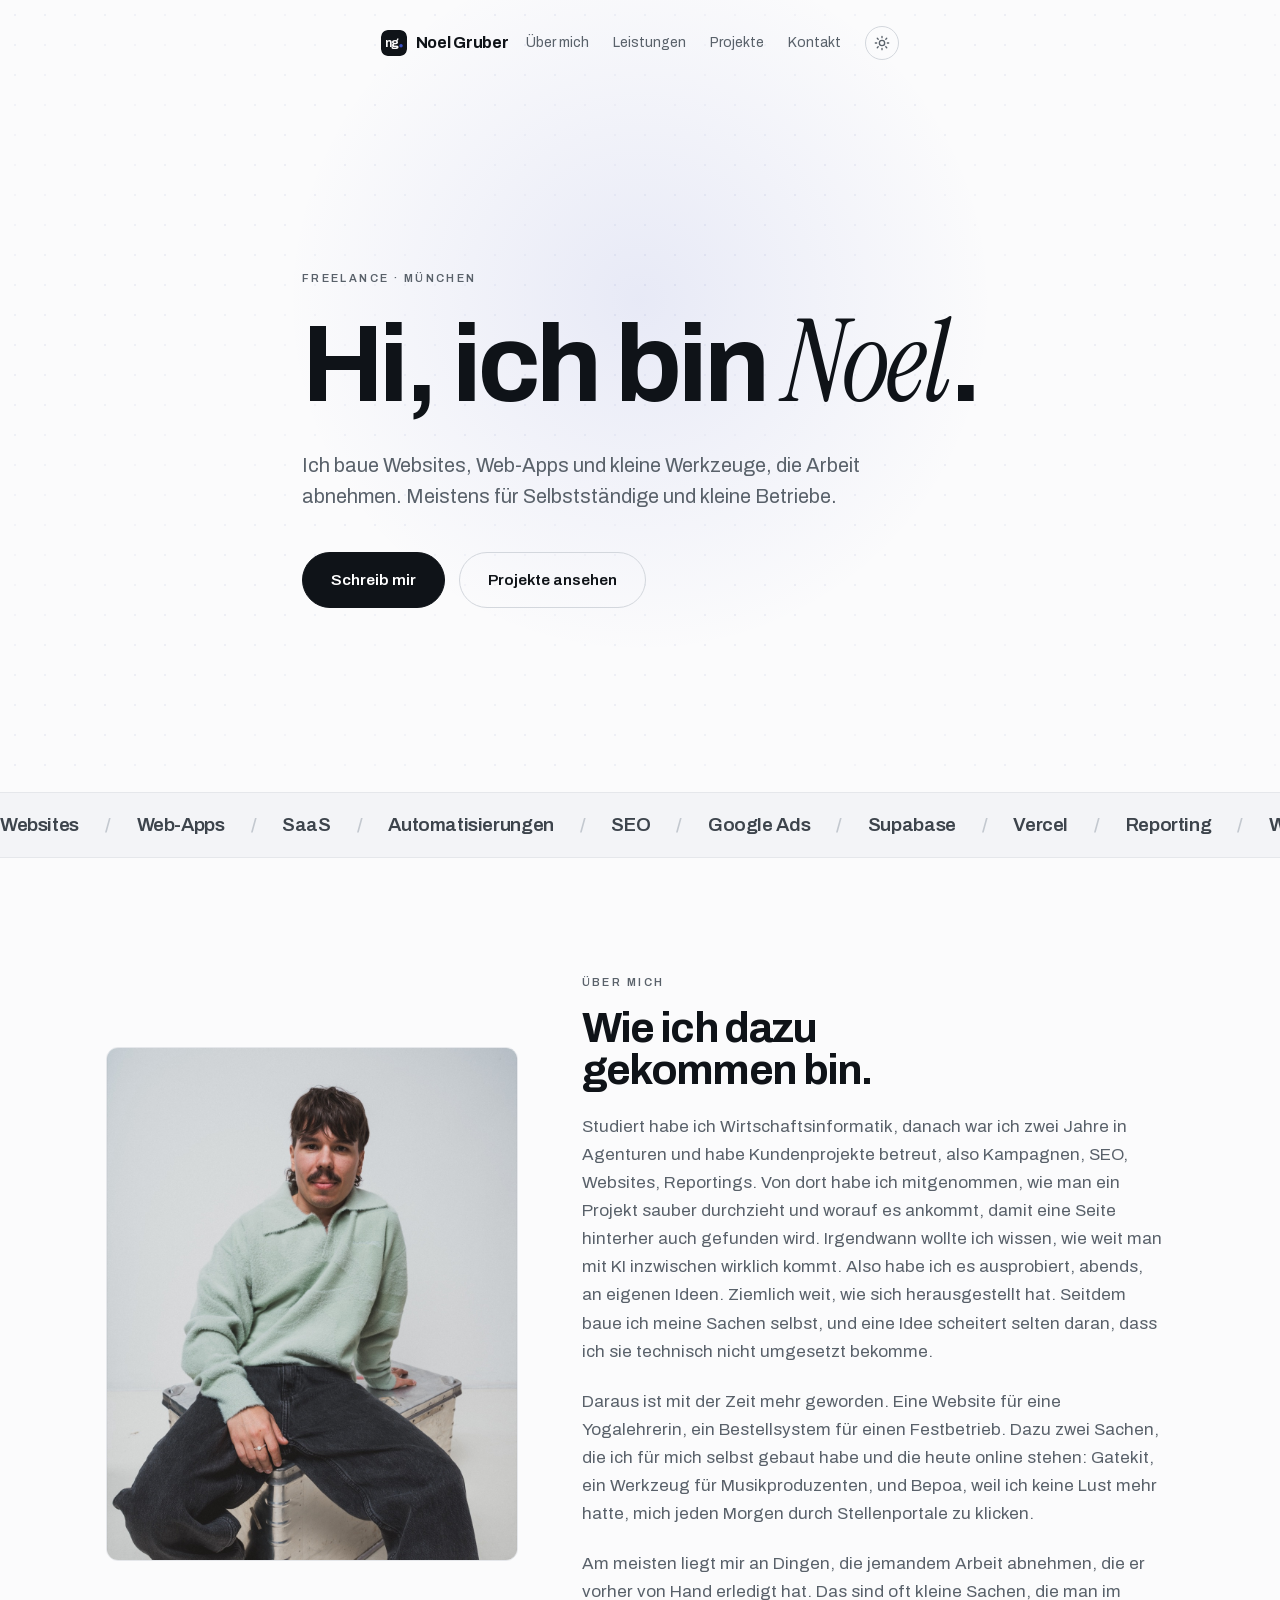
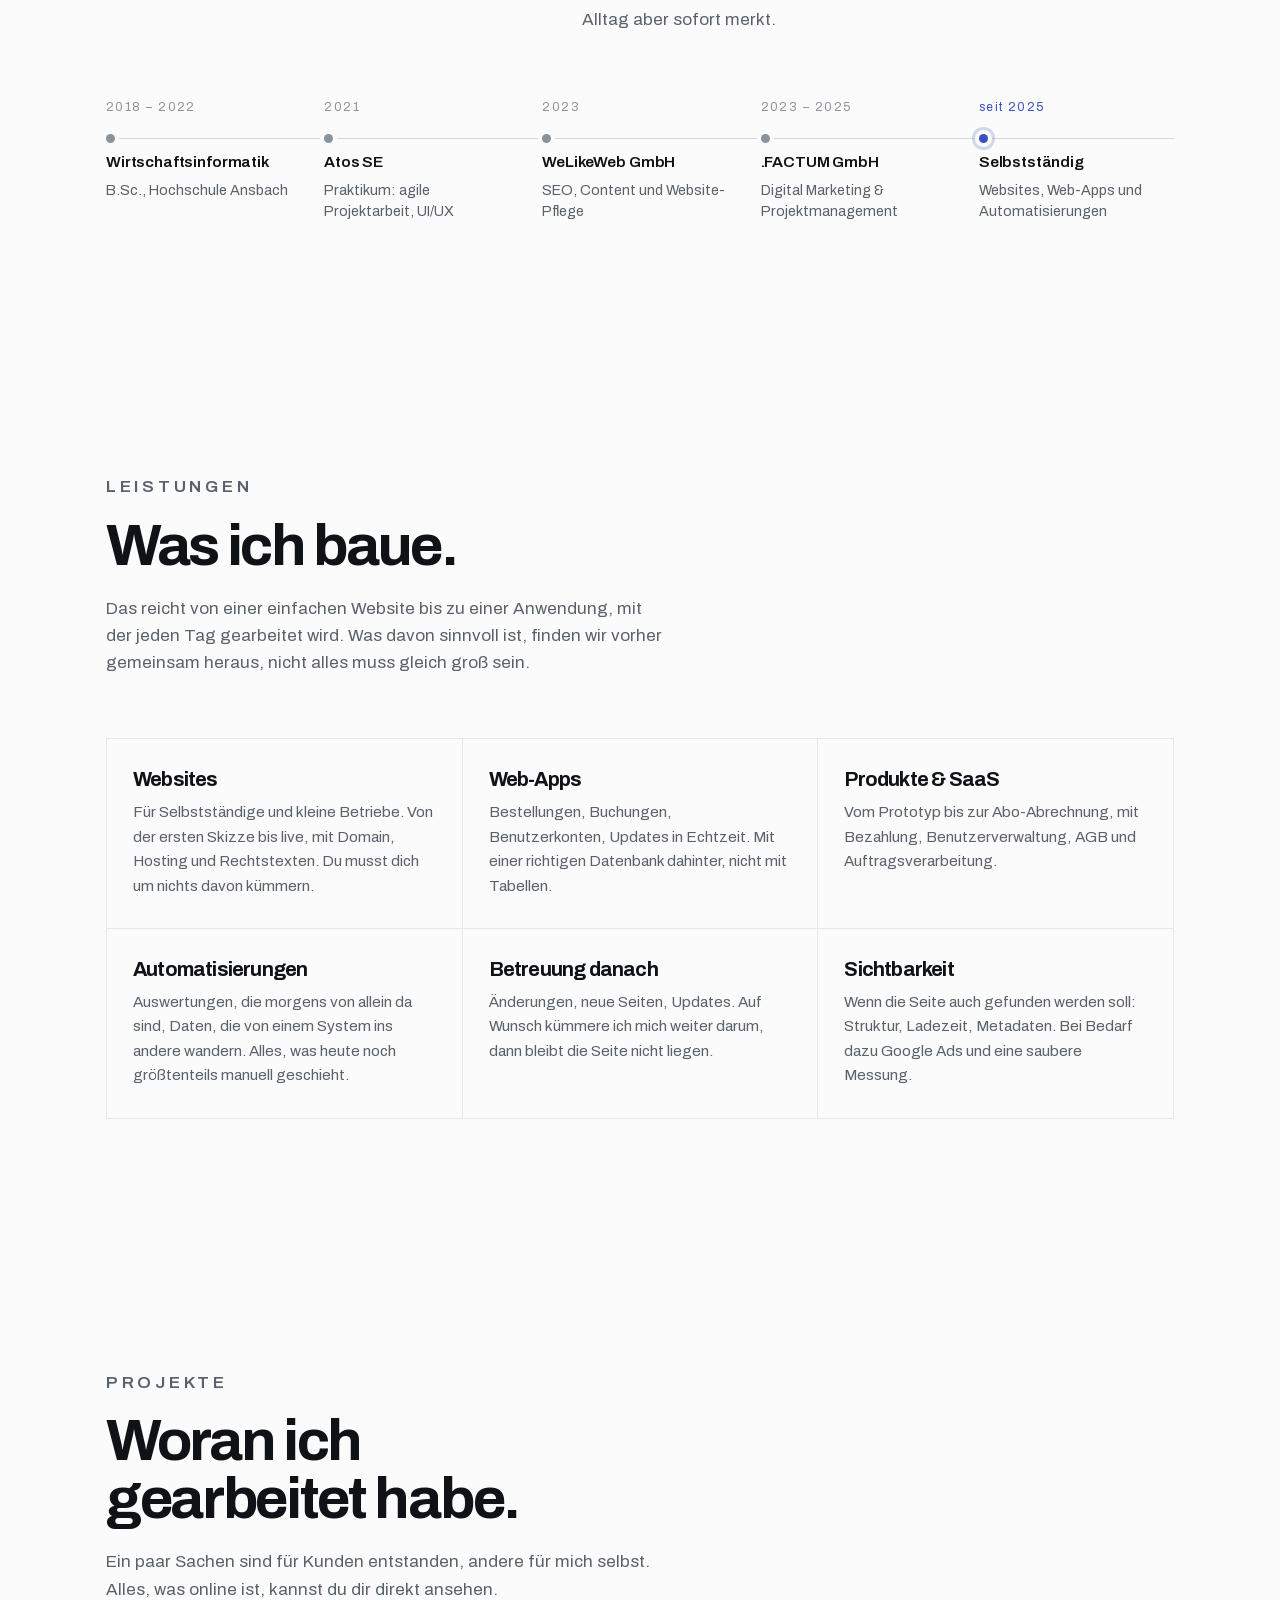
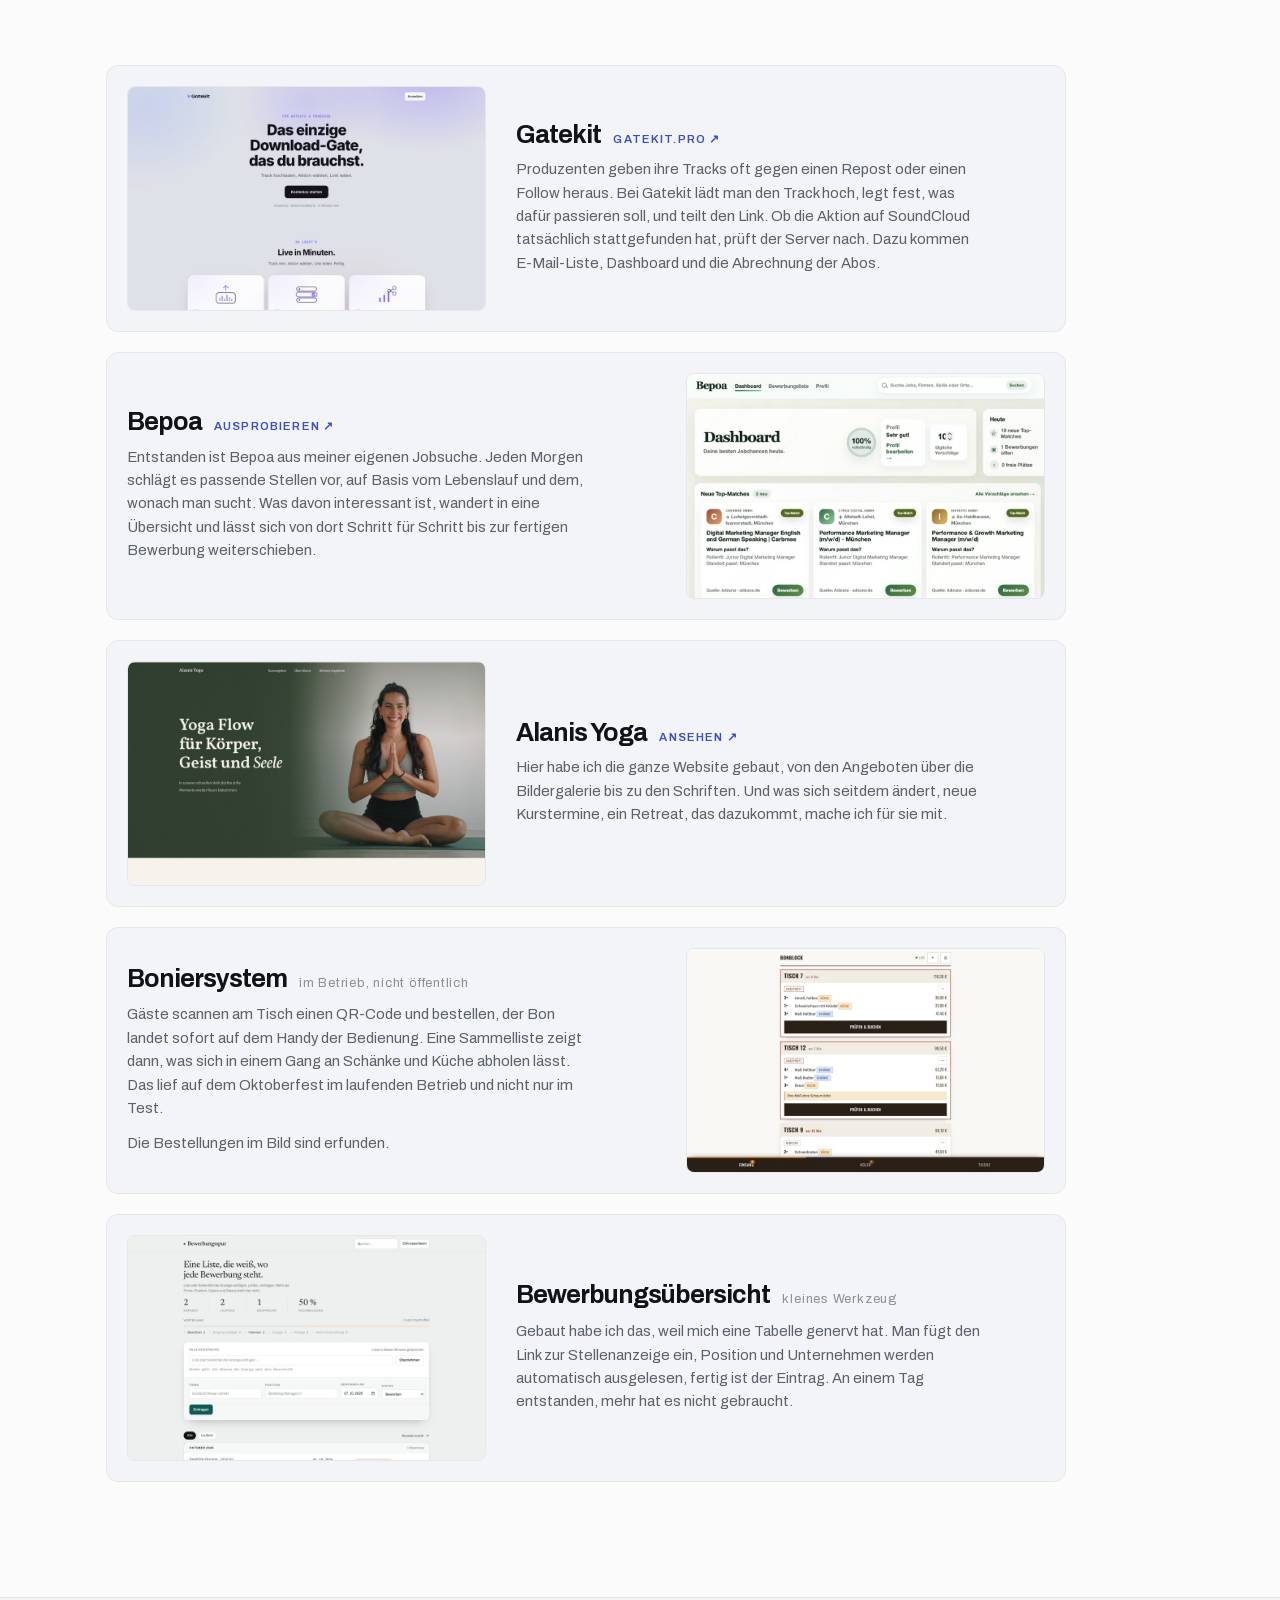
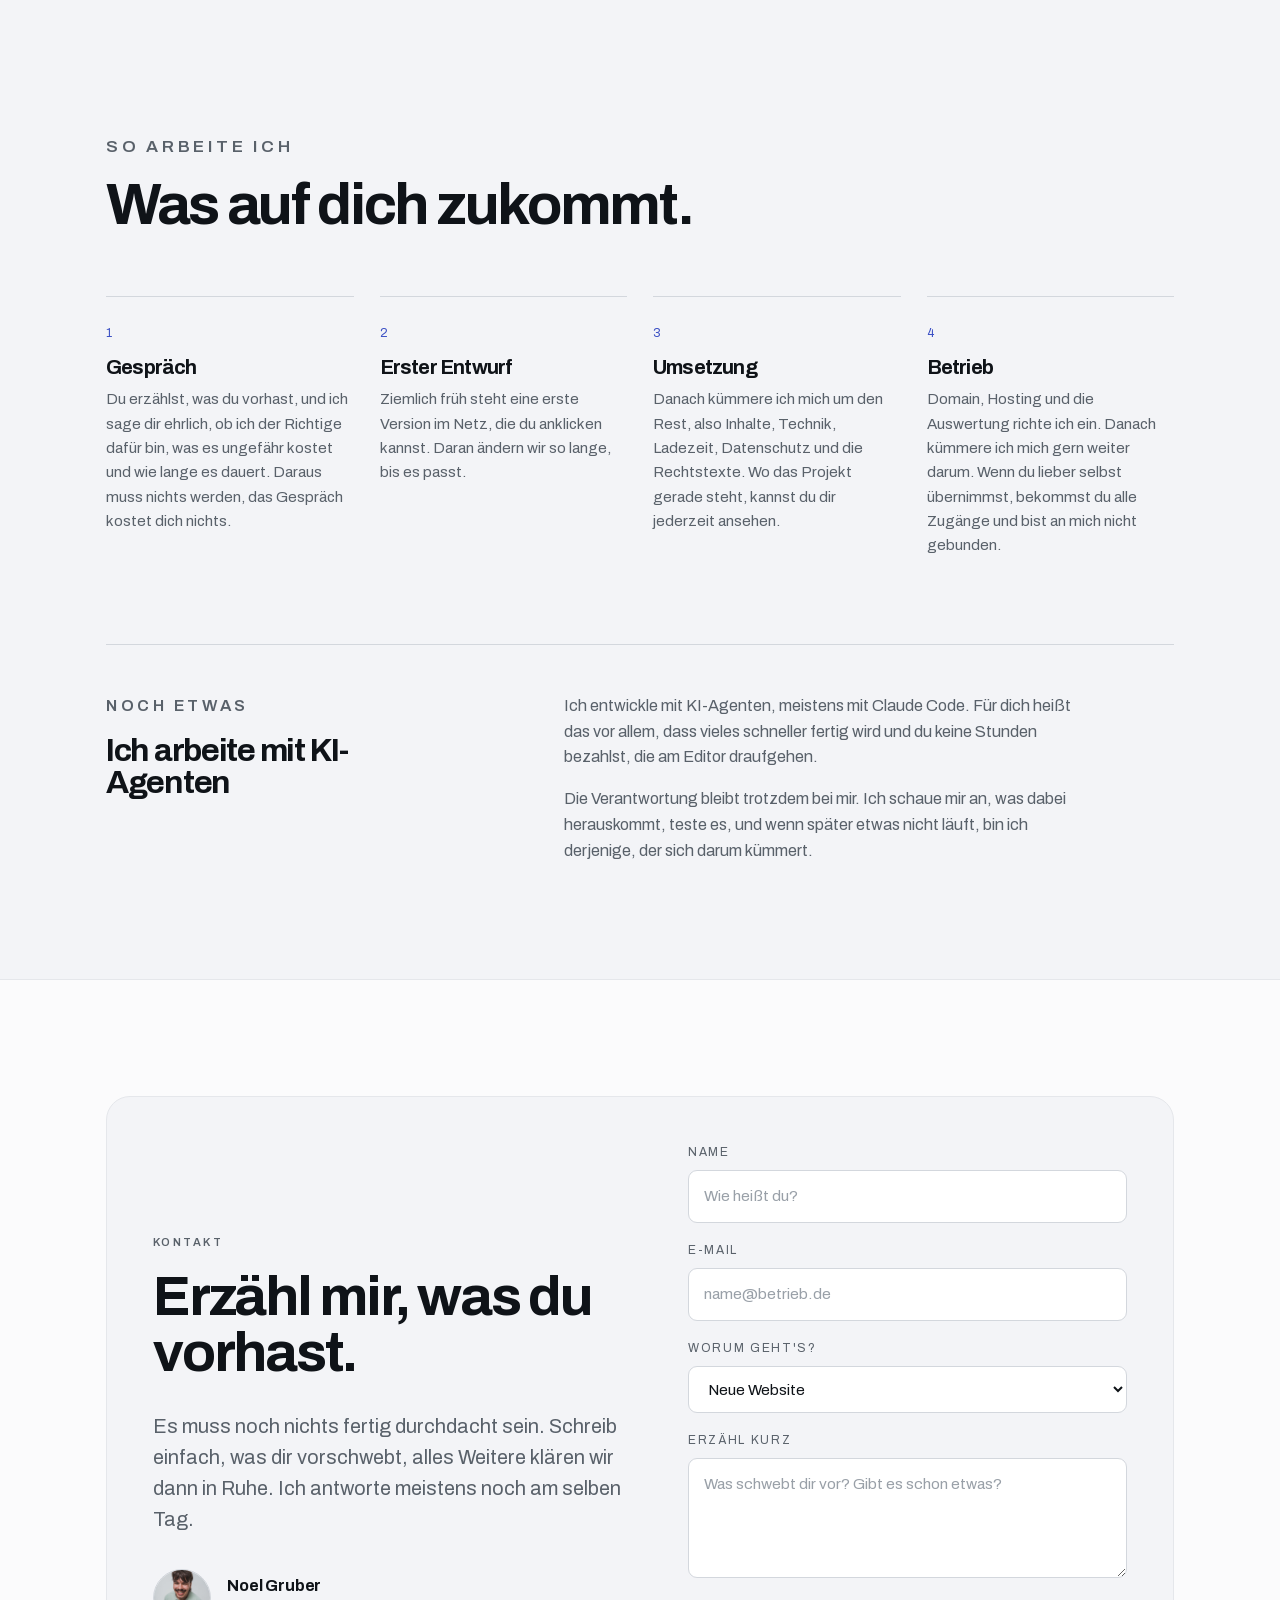
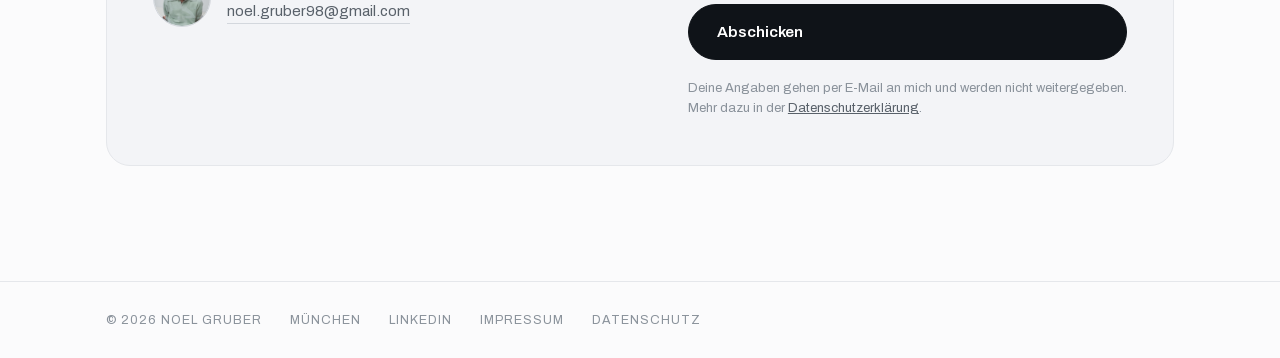
==== index.html @ d2001607 "Werdegang als Zeitstrahl unter Bild und Text, älteste Station links Co-Authored-By: Claude Opus 5 <n" ====
<!doctype html>
<html lang="de">
<head>
<meta charset="utf-8">
<meta name="viewport" content="width=device-width, initial-scale=1">
<title>Noel Gruber</title>
<meta name="description" content="Noel Gruber baut Websites, Web-Apps und Automatisierungen für Selbstständige und kleine Betriebe. Freelancer aus München, von der ersten Skizze bis zur fertigen Anwendung.">
<meta property="og:type" content="website">
<meta property="og:site_name" content="Noel Gruber">
<meta property="og:locale" content="de_DE">
<meta property="og:url" content="https://noelgruber.de/">
<meta property="og:title" content="Noel Gruber · Websites, Web-Apps und Automatisierungen">
<meta property="og:description" content="Ich baue Websites, Web-Apps und kleine Werkzeuge, die Arbeit abnehmen. Meistens für Selbstständige und kleine Betriebe.">
<meta property="og:image" content="https://noelgruber.de/bilder/teilen.jpg">
<meta property="og:image:width" content="1200">
<meta property="og:image:height" content="630">
<meta property="og:image:alt" content="Noel Gruber, Freelancer für Websites und Web-Apps">
<meta name="twitter:card" content="summary_large_image">
<meta name="theme-color" content="#070809">
<link rel="preload" href="schriften/archivo-latin.woff2" as="font" type="font/woff2" crossorigin>
<link rel="icon" href="/favicon.ico">
<link rel="icon" type="image/png" sizes="16x16" href="/favicon-16.png">
<link rel="icon" type="image/png" sizes="32x32" href="/favicon-32.png">
<link rel="apple-touch-icon" sizes="180x180" href="/apple-touch-icon.png">
<link rel="stylesheet" href="stil.css">
<script>(function(){try{var t=localStorage.getItem("theme");if(t==="light"||t==="dark")document.documentElement.setAttribute("data-theme",t);}catch(e){}})();</script>
</head>
<body>

<a class="skip" href="#inhalt">Zum Inhalt springen</a>

<div class="hero">
  <canvas id="grid" aria-hidden="true"></canvas>
  <div class="wrap">
    <nav class="nav">
      <a class="brand" href="#top"><svg class="logo" viewBox="0 0 48 48" width="26" height="26" aria-hidden="true"><rect class="logo__feld" width="48" height="48" rx="11"/><text class="logo__text" x="20" y="31" text-anchor="middle" font-family="Archivo" font-weight="700" font-size="22" letter-spacing="-1.6">ng</text><circle class="logo__punkt" cx="37" cy="29" r="3.2"/></svg><span>Noel Gruber</span></a>
      <div class="navlinks">
        <a href="#ueber">Über mich</a>
        <a href="#leistungen">Leistungen</a>
        <a href="#projekte">Projekte</a>
        <a href="#kontakt">Kontakt</a>
        <button class="thema" type="button" aria-pressed="false" aria-label="Zur hellen Ansicht wechseln" title="Zur hellen Ansicht wechseln"><svg class="mond" viewBox="0 0 24 24" fill="none" stroke="currentColor" stroke-width="2" stroke-linecap="round" stroke-linejoin="round" aria-hidden="true"><path d="M21 12.8A9 9 0 1 1 11.2 3a7 7 0 0 0 9.8 9.8z"/></svg><svg class="sonne" viewBox="0 0 24 24" fill="none" stroke="currentColor" stroke-width="2" stroke-linecap="round" stroke-linejoin="round" aria-hidden="true"><circle cx="12" cy="12" r="4"/><path d="M12 2v2M12 20v2M4.9 4.9l1.4 1.4M17.7 17.7l1.4 1.4M2 12h2M20 12h2M4.9 19.1l1.4-1.4M17.7 6.3l1.4-1.4"/></svg></button>
      </div>
    </nav>
  </div>
  <div class="wrap hero__in" id="inhalt">
    <p class="mono">Freelance · München</p>
    <h1>Hi, ich bin <span class="ser">Noel</span>.</h1>
    <p class="sub">Ich baue Websites, Web-Apps und kleine Werkzeuge, die Arbeit abnehmen. Meistens für Selbstständige und kleine Betriebe.</p>
    <div class="cta">
      <a class="btn" href="#kontakt">Schreib mir</a>
      <a class="btn btn--g" href="#projekte">Projekte ansehen</a>
    </div>
  </div>
</div>

<div class="marquee" aria-hidden="true">
  <div class="marquee__track" id="track"></div>
</div>

<!-- ───────── Über mich ───────── -->
<section id="ueber"><div class="wrap">
  <div class="about">
    <div class="about__img">
      <img src="bilder/noel-sitzend.jpg" alt="Noel Gruber" width="1120" height="1400" loading="eager">
    </div>
    <div>
      <p class="mono">Über mich</p>
      <h2>Wie ich dazu gekommen bin.</h2>

      <p class="lead">
        Studiert habe ich Wirtschaftsinformatik, danach war ich zwei Jahre in Agenturen
        und habe Kundenprojekte betreut, also Kampagnen, SEO, Websites, Reportings. Von
        dort habe ich mitgenommen, wie man ein Projekt sauber durchzieht und worauf es
        ankommt, damit eine Seite hinterher auch gefunden wird. Irgendwann wollte ich
        wissen, wie weit man mit KI inzwischen wirklich kommt. Also habe ich es
        ausprobiert, abends, an eigenen Ideen. Ziemlich weit, wie sich herausgestellt hat.
        Seitdem baue ich meine Sachen selbst, und eine Idee scheitert selten daran, dass
        ich sie technisch nicht umgesetzt bekomme.
      </p>
      <p class="lead">
        Daraus ist mit der Zeit mehr geworden. Eine Website für eine Yogalehrerin, ein
        Bestellsystem für einen Festbetrieb. Dazu zwei Sachen, die ich für mich selbst
        gebaut habe und die heute online stehen: Gatekit, ein Werkzeug für
        Musikproduzenten, und Bepoa, weil ich keine Lust mehr hatte, mich jeden Morgen
        durch Stellenportale zu klicken.
      </p>
      <p class="lead">
        Am meisten liegt mir an Dingen, die jemandem Arbeit abnehmen, die er vorher von
        Hand erledigt hat. Das sind oft kleine Sachen, die man im Alltag aber sofort
        merkt.
      </p>

    </div>
  </div>

  <ol class="werdegang">
    <li><span class="yr">2018 – 2022</span><b>Wirtschaftsinformatik</b><span>B.Sc., Hochschule Ansbach</span></li>
    <li><span class="yr">2021</span><b>Atos SE</b><span>Praktikum: agile Projektarbeit, UI/UX</span></li>
    <li><span class="yr">2023</span><b>WeLikeWeb GmbH</b><span>SEO, Content und Website-Pflege</span></li>
    <li><span class="yr">2023 – 2025</span><b>.FACTUM GmbH</b><span>Digital Marketing &amp; Projektmanagement</span></li>
    <li class="jetzt"><span class="yr">seit 2025</span><b>Selbstständig</b><span>Websites, Web-Apps und Automatisierungen</span></li>
  </ol>
</div></section>

<!-- ───────── Womit ich helfe ───────── -->
<section id="leistungen"><div class="wrap">
  <div class="hd">
    <p class="mono">Leistungen</p>
    <h2>Was ich baue.</h2>
    <p>Das reicht von einer einfachen Website bis zu einer Anwendung, mit der jeden Tag gearbeitet wird. Was davon sinnvoll ist, finden wir vorher gemeinsam heraus, nicht alles muss gleich groß sein.</p>
  </div>
  <div class="svc">
    <div><h3>Websites</h3><p>Für Selbstständige und kleine Betriebe. Von der ersten Skizze bis live, mit Domain, Hosting und Rechtstexten. Du musst dich um nichts davon kümmern.</p></div>
    <div><h3>Web-Apps</h3><p>Bestellungen, Buchungen, Benutzerkonten, Updates in Echtzeit. Mit einer richtigen Datenbank dahinter, nicht mit Tabellen.</p></div>
    <div><h3>Produkte &amp; SaaS</h3><p>Vom Prototyp bis zur Abo-Abrechnung, mit Bezahlung, Benutzerverwaltung, AGB und Auftragsverarbeitung.</p></div>
    <div><h3>Automatisierungen</h3><p>Auswertungen, die morgens von allein da sind, Daten, die von einem System ins andere wandern. Alles, was heute noch größtenteils manuell geschieht.</p></div>
    <div><h3>Betreuung danach</h3><p>Änderungen, neue Seiten, Updates. Auf Wunsch kümmere ich mich weiter darum, dann bleibt die Seite nicht liegen.</p></div>
    <div><h3>Sichtbarkeit</h3><p>Wenn die Seite auch gefunden werden soll: Struktur, Ladezeit, Metadaten. Bei Bedarf dazu Google Ads und eine saubere Messung.</p></div>
  </div>
</div></section>

<!-- ───────── Projekte ───────── -->
<section id="projekte"><div class="wrap">
  <div class="hd">
    <p class="mono">Projekte</p>
    <h2>Woran ich gearbeitet habe.</h2>
    <p>Ein paar Sachen sind für Kunden entstanden, andere für mich selbst. Alles, was online ist, kannst du dir direkt ansehen.</p>
  </div>

  <div class="projekte">

    <a class="pj" href="https://gatekit.pro" target="_blank" rel="noopener">
      <div class="pj__bild"><img src="bilder/projekte/gatekit.jpg" alt="Startseite von Gatekit" loading="lazy" width="880" height="550"></div>
      <div class="pj__text">
        <div class="pj__kopf"><h3>Gatekit</h3><span class="st">gatekit.pro ↗</span></div>
        <p>Produzenten geben ihre Tracks oft gegen einen Repost oder einen Follow heraus. Bei Gatekit lädt man den Track hoch, legt fest, was dafür passieren soll, und teilt den Link. Ob die Aktion auf SoundCloud tatsächlich stattgefunden hat, prüft der Server nach. Dazu kommen E-Mail-Liste, Dashboard und die Abrechnung der Abos.</p>
      </div>
    </a>

    <a class="pj" href="https://project-7c7n4.vercel.app" target="_blank" rel="noopener">
      <div class="pj__bild"><img src="bilder/projekte/bepoa.jpg?v=3" alt="Bepoa-Dashboard mit automatisch vorgeschlagenen Stellen" loading="lazy" width="980" height="612"></div>
      <div class="pj__text">
        <div class="pj__kopf"><h3>Bepoa</h3><span class="st">ausprobieren ↗</span></div>
        <p>Entstanden ist Bepoa aus meiner eigenen Jobsuche. Jeden Morgen schlägt es passende Stellen vor, auf Basis vom Lebenslauf und dem, wonach man sucht. Was davon interessant ist, wandert in eine Übersicht und lässt sich von dort Schritt für Schritt bis zur fertigen Bewerbung weiterschieben.</p>
      </div>
    </a>

    <a class="pj" href="https://alanis-yoga.vercel.app" target="_blank" rel="noopener">
      <div class="pj__bild"><img src="bilder/projekte/alanis.jpg" alt="Website von Alanis Yoga" loading="lazy" width="880" height="550"></div>
      <div class="pj__text">
        <div class="pj__kopf"><h3>Alanis Yoga</h3><span class="st">ansehen ↗</span></div>
        <p>Hier habe ich die ganze Website gebaut, von den Angeboten über die Bildergalerie bis zu den Schriften. Und was sich seitdem ändert, neue Kurstermine, ein Retreat, das dazukommt, mache ich für sie mit.</p>
      </div>
    </a>

    <div class="pj pj--zu">
      <div class="pj__bild"><img src="bilder/projekte/bonblock.jpg?v=4" alt="Bedienungsansicht des Boniersystems mit Beispielbestellungen" loading="lazy" width="880" height="550"></div>
      <div class="pj__text">
        <div class="pj__kopf"><h3>Boniersystem</h3><span class="st st--off">im Betrieb, nicht öffentlich</span></div>
        <p>Gäste scannen am Tisch einen QR-Code und bestellen, der Bon landet sofort auf dem Handy der Bedienung. Eine Sammelliste zeigt dann, was sich in einem Gang an Schänke und Küche abholen lässt. Das lief auf dem Oktoberfest im laufenden Betrieb und nicht nur im Test.</p>
        <p class="pj__fuss">Die Bestellungen im Bild sind erfunden.</p>
      </div>
    </div>

    <div class="pj pj--zu">
      <div class="pj__bild"><img src="bilder/projekte/bewerbungsspur.jpg" alt="Oberfläche der Bewerbungsübersicht" loading="lazy" width="880" height="550"></div>
      <div class="pj__text">
        <div class="pj__kopf"><h3>Bewerbungsübersicht</h3><span class="st st--off">kleines Werkzeug</span></div>
        <p>Gebaut habe ich das, weil mich eine Tabelle genervt hat. Man fügt den Link zur Stellenanzeige ein, Position und Unternehmen werden automatisch ausgelesen, fertig ist der Eintrag. An einem Tag entstanden, mehr hat es nicht gebraucht.</p>
      </div>
    </div>

  </div>
</div></section>

<!-- ───────── So arbeite ich ───────── -->
<section id="ablauf" class="band"><div class="wrap">
  <div class="hd">
    <p class="mono">So arbeite ich</p>
    <h2>Was auf dich zukommt.</h2>
  </div>
  <ol class="steps">
    <li><span class="sn">1</span><h3>Gespräch</h3><p>Du erzählst, was du vorhast, und ich sage dir ehrlich, ob ich der Richtige dafür bin, was es ungefähr kostet und wie lange es dauert. Daraus muss nichts werden, das Gespräch kostet dich nichts.</p></li>
    <li><span class="sn">2</span><h3>Erster Entwurf</h3><p>Ziemlich früh steht eine erste Version im Netz, die du anklicken kannst. Daran ändern wir so lange, bis es passt.</p></li>
    <li><span class="sn">3</span><h3>Umsetzung</h3><p>Danach kümmere ich mich um den Rest, also Inhalte, Technik, Ladezeit, Datenschutz und die Rechtstexte. Wo das Projekt gerade steht, kannst du dir jederzeit ansehen.</p></li>
    <li><span class="sn">4</span><h3>Betrieb</h3><p>Domain, Hosting und die Auswertung richte ich ein. Danach kümmere ich mich gern weiter darum. Wenn du lieber selbst übernimmst, bekommst du alle Zugänge und bist an mich nicht gebunden.</p></li>
  </ol>

  <div class="how">
    <div>
      <p class="mono">Noch etwas</p>
      <h3 class="howh">Ich arbeite mit KI-Agenten</h3>
    </div>
    <div>
      <p>Ich entwickle mit KI-Agenten, meistens mit Claude Code. Für dich heißt das vor allem, dass vieles schneller fertig wird und du keine Stunden bezahlst, die am Editor draufgehen.</p>
      <p>Die Verantwortung bleibt trotzdem bei mir. Ich schaue mir an, was dabei herauskommt, teste es, und wenn später etwas nicht läuft, bin ich derjenige, der sich darum kümmert.</p>
    </div>
  </div>
</div></section>

<!-- ───────── Kontakt ───────── -->
<section id="kontakt" class="contact"><div class="wrap">
  <div class="kkarte"><div class="kgrid">
    <div>
      <p class="mono">Kontakt</p>
      <h2>Erzähl mir, was du vorhast.</h2>
      <p class="sub">Es muss noch nichts fertig durchdacht sein. Schreib einfach, was dir vorschwebt, alles Weitere klären wir dann in Ruhe. Ich antworte meistens noch am selben Tag.</p>
      <div class="visite">
        <img src="bilder/noel-lachend.jpg" alt="" width="58" height="58" loading="lazy">
        <div>
          <b>Noel Gruber</b>
          <a href="mailto:noel.gruber98@gmail.com">noel.gruber98@gmail.com</a>
        </div>
      </div>
    </div>

    <form class="form" id="form" novalidate>
      <div class="f">
        <label for="name">Name</label>
        <input id="name" name="name" type="text" autocomplete="name" required placeholder="Wie heißt du?">
      </div>
      <div class="f">
        <label for="mail">E-Mail</label>
        <input id="mail" name="mail" type="email" autocomplete="email" required placeholder="name@betrieb.de">
      </div>
      <div class="f">
        <label for="art">Worum geht's?</label>
        <select id="art" name="art">
          <option>Neue Website</option>
          <option>Web-App oder internes Werkzeug</option>
          <option>Bestehende Seite überarbeiten</option>
          <option>Automatisierung</option>
          <option>Laufende Betreuung</option>
          <option>Weiß ich noch nicht</option>
        </select>
      </div>
      <div class="f">
        <label for="text">Erzähl kurz</label>
        <textarea id="text" name="text" required placeholder="Was schwebt dir vor? Gibt es schon etwas?"></textarea>
      </div>
      <div class="hp" aria-hidden="true">
        <label for="firma">Firma</label>
        <input id="firma" name="firma" type="text" tabindex="-1" autocomplete="off">
      </div>
      <button class="btn" type="submit" id="send">Abschicken</button>
      <p class="fnote" id="fnote" role="status">Deine Angaben gehen per E-Mail an mich und werden nicht weitergegeben. Mehr dazu in der <a href="datenschutz.html">Datenschutzerklärung</a>.</p>
    </form>
  </div></div>
</div></section>

<footer><div class="wrap">
  <span>© 2026 Noel Gruber</span>
  <span>München</span>
  <a href="https://www.linkedin.com/in/noel-gruber-532018255/" target="_blank" rel="noopener">LinkedIn</a>
  <a href="impressum.html">Impressum</a>
  <a href="datenschutz.html">Datenschutz</a>
</div></footer>

<script src="seite.js"></script>
</body>
</html>
---- stil.css ----
/* ───────── Noel Gruber · Spotlight ─────────
   Schriften liegen lokal auf dem eigenen Server, es geht keine
   Verbindung zu Google Fonts raus, damit auch keine Besucher-IP. */

@font-face{
  font-family:"Archivo"; font-style:normal; font-weight:400 700; font-display:swap;
  src:url("schriften/archivo-latin.woff2") format("woff2");
  unicode-range:U+0000-00FF,U+0131,U+0152-0153,U+02BB-02BC,U+02C6,U+02DA,U+02DC,U+0304,U+0308,U+0329,U+2000-206F,U+20AC,U+2122,U+2191,U+2193,U+2212,U+2215,U+FEFF,U+FFFD;
}
@font-face{
  font-family:"Archivo"; font-style:normal; font-weight:400 700; font-display:swap;
  src:url("schriften/archivo-latin-ext.woff2") format("woff2");
  unicode-range:U+0102-0103,U+0110-0111,U+0128-0129,U+0168-0169,U+01A0-01A1,U+01AF-01B0,U+0300-0301,U+0303-0304,U+0308-0309,U+0323,U+0329,U+1EA0-1EF9,U+20AB;
}
@font-face{
  font-family:"Instrument Serif"; font-style:italic; font-weight:400; font-display:swap;
  src:url("schriften/instrumentserif-italic-latin.woff2") format("woff2");
  unicode-range:U+0000-00FF,U+0131,U+0152-0153,U+02BB-02BC,U+02C6,U+02DA,U+02DC,U+0304,U+0308,U+0329,U+2000-206F,U+20AC,U+2122,U+2191,U+2193,U+2212,U+2215,U+FEFF,U+FFFD;
}
@font-face{
  font-family:"Instrument Serif"; font-style:italic; font-weight:400; font-display:swap;
  src:url("schriften/instrumentserif-italic-latin-ext.woff2") format("woff2");
  unicode-range:U+0102-0103,U+0110-0111,U+0128-0129,U+0168-0169,U+01A0-01A1,U+01AF-01B0,U+0300-0301,U+0303-0304,U+0308-0309,U+0323,U+0329,U+1EA0-1EF9,U+20AB;
}

/* ───────── Farben ─────────
   Grundton ist dunkel. Wer sein Gerät auf hell gestellt hat, bekommt hell.
   Der Umschalter in der Navigation sticht beides. */
:root{
  color-scheme:dark;
  --bg:#070809; --ink:#f6f7f8; --mut:#8a9097; --dim:#5e646b;
  --line:#1c1f23; --line2:#2b2f34; --surf:#101316;
  --glow:#b9c8ff; --btn-ink:#070809; --feld:#0b0d0f; --platz:#565d64;
  --marq:#cfd4da; --marq-trenn:#3f4651; --pj-hover:#3a4047; --err:#ff9d8a;
  --punkt:185,200,255; --spot:rgba(185,200,255,.10);
  --hinweis-bg:#17140e; --hinweis-line:#3a3326; --hinweis-ink:#e8d9b4;
}
@media (prefers-color-scheme: light){
  :root:not([data-theme="dark"]){
    color-scheme:light;
    --bg:#fbfbfc; --ink:#0f1318; --mut:#59616a; --dim:#8a929b;
    --line:#e5e7eb; --line2:#d3d7dd; --surf:#f3f4f7;
    --glow:#3a4fc4; --btn-ink:#ffffff; --feld:#ffffff; --platz:#99a0a8;
    --marq:#3d444c; --marq-trenn:#c3c8cf; --pj-hover:#bfc5cd; --err:#b4321f;
    --punkt:70,88,170; --spot:rgba(58,79,196,.10);
    --hinweis-bg:#fdf8e8; --hinweis-line:#e4d49f; --hinweis-ink:#6d5a1c;
  }
}
:root[data-theme="light"]{
  color-scheme:light;
  --bg:#fbfbfc; --ink:#0f1318; --mut:#59616a; --dim:#8a929b;
  --line:#e5e7eb; --line2:#d3d7dd; --surf:#f3f4f7;
  --glow:#3a4fc4; --btn-ink:#ffffff; --feld:#ffffff; --platz:#99a0a8;
  --marq:#3d444c; --marq-trenn:#c3c8cf; --pj-hover:#bfc5cd; --err:#b4321f;
  --punkt:70,88,170; --spot:rgba(58,79,196,.10);
  --hinweis-bg:#fdf8e8; --hinweis-line:#e4d49f; --hinweis-ink:#6d5a1c;
}

*{box-sizing:border-box}
html{scroll-behavior:smooth}
body{
  margin:0; background:var(--bg); color:var(--ink);
  font-family:"Archivo",-apple-system,BlinkMacSystemFont,"Segoe UI",sans-serif;
  font-size:16px; line-height:1.6; -webkit-font-smoothing:antialiased; overflow-x:hidden;
  transition:background .25s ease, color .25s ease;
}
img{max-width:100%; display:block}
a{color:inherit}
h1,h2,h3{margin:0; font-weight:700; letter-spacing:-.04em; line-height:1}
.wrap{max-width:1180px; margin:0 auto; padding-inline:clamp(20px,5vw,56px)}
.ser{font-family:"Instrument Serif",Georgia,serif; font-weight:400; font-style:italic; letter-spacing:-.02em}
.mono{font-size:11px; font-weight:600; letter-spacing:.22em; text-transform:uppercase; color:var(--mut); margin:0}
.sub{margin:30px 0 0; max-width:52ch; color:var(--mut); font-size:clamp(16.5px,2vw,20px); line-height:1.55}
:focus-visible{outline:2px solid var(--glow); outline-offset:3px}
.skip{position:absolute; left:-9999px; top:0; background:var(--ink); color:var(--btn-ink); padding:12px 18px; z-index:100}
.skip:focus{left:12px; top:12px}

/* ── Hero ───────────────────────────── */
.hero{position:relative; min-height:clamp(560px,88vh,900px); display:flex; flex-direction:column; isolation:isolate}
#grid{position:absolute; inset:0; width:100%; height:100%; z-index:-2; display:block}
.hero::after{
  content:""; position:absolute; inset:0; z-index:-1; pointer-events:none;
  background:radial-gradient(520px 520px at var(--mx,50%) var(--my,38%), var(--spot), transparent 68%);
}
.nav{display:flex; align-items:center; gap:18px; padding-block:26px; flex-wrap:wrap}
.brand{font-weight:700; font-size:16px; letter-spacing:-.02em; text-decoration:none}
.navlinks{margin-left:auto; display:flex; align-items:center; gap:clamp(12px,2.2vw,24px); font-size:14px; color:var(--mut); flex-wrap:wrap}
.navlinks a{text-decoration:none}
.navlinks a:hover{color:var(--ink)}
.hero__in{flex:1; display:flex; flex-direction:column; justify-content:center; padding-block:clamp(44px,8vw,96px)}
h1{font-size:clamp(42px,8.6vw,118px); max-width:14ch; margin-top:18px; text-wrap:balance}
h1 .ser{font-size:1.04em}
.cta{display:flex; gap:14px; flex-wrap:wrap; margin-top:40px; align-items:center}
.btn{
  display:inline-flex; align-items:center; gap:10px; text-decoration:none;
  font:inherit; font-size:15.5px; font-weight:600; padding:15px 28px; border-radius:999px;
  background:var(--ink); color:var(--btn-ink); border:1px solid var(--ink); cursor:pointer;
  transition:transform .25s cubic-bezier(.2,.8,.2,1), opacity .2s;
}
.btn--g{background:transparent; color:var(--ink); border-color:var(--line2)}
.btn:hover{transform:translateY(-2px)}
.btn[disabled]{opacity:.5; cursor:progress; transform:none}

/* ── Umschalter hell/dunkel ─────────── */
.thema{
  display:inline-flex; align-items:center; justify-content:center;
  width:34px; height:34px; padding:0; border-radius:999px; cursor:pointer;
  background:transparent; border:1px solid var(--line2); color:var(--mut);
  transition:color .25s, border-color .25s;
}
.thema:hover{color:var(--ink); border-color:var(--mut)}
.thema svg{width:16px; height:16px; display:block}
.thema .sonne{display:none}
.thema .mond{display:block}
:root[data-theme="light"] .thema .sonne{display:block}
:root[data-theme="light"] .thema .mond{display:none}
@media (prefers-color-scheme: light){
  :root:not([data-theme="dark"]) .thema .sonne{display:block}
  :root:not([data-theme="dark"]) .thema .mond{display:none}
}

/* ── Laufband ───────────────────────── */
.marquee{border-block:1px solid var(--line); overflow:hidden; background:var(--surf)}
.marquee__track{display:flex; width:max-content; animation:slide 38s linear infinite}
.marquee span{padding:17px 0; font-size:clamp(15px,2vw,19px); font-weight:600; letter-spacing:-.02em; white-space:nowrap; color:var(--marq)}
.marquee i{display:inline-block; padding-inline:26px; color:var(--marq-trenn); font-style:normal}
@keyframes slide{to{transform:translateX(-50%)}}

/* ── Sektionen ──────────────────────── */
section{padding-block:clamp(66px,9vw,124px)}
.hd{margin-bottom:clamp(36px,5vw,62px)}
.hd h2{font-size:clamp(28px,5vw,58px); margin-top:16px; max-width:19ch; text-wrap:balance}
.hd p{margin:20px 0 0; color:var(--mut); max-width:56ch; font-size:17px}

.svc{display:grid; grid-template-columns:repeat(auto-fit,minmax(290px,1fr)); gap:1px; background:var(--line); border:1px solid var(--line)}
.svc > div{background:var(--bg); padding:30px 26px; transition:background .3s}
.svc > div:hover{background:var(--surf)}
.svc h3{font-size:20px; margin-bottom:11px}
.svc p{margin:0; color:var(--mut); font-size:15.3px}

/* ── Projekte ───────────────────────── */
.projekte{display:flex; flex-direction:column; gap:clamp(14px,1.8vw,20px); max-width:960px}
.pj{
  display:grid; grid-template-columns:minmax(0,.68fr) minmax(0,1fr); gap:clamp(16px,2.4vw,30px);
  align-items:center; padding:clamp(14px,1.7vw,20px);
  border:1px solid var(--line); border-radius:12px; background:var(--surf);
  text-decoration:none; color:inherit;
  transition:border-color .3s, transform .3s cubic-bezier(.2,.8,.2,1);
}
a.pj:hover{border-color:var(--pj-hover); transform:translateY(-3px)}
.pj__bild{border:1px solid var(--line); border-radius:8px; overflow:hidden; background:var(--bg)}
.pj__bild img{width:100%; height:auto; aspect-ratio:16/10; object-fit:cover; object-position:top}
.pj__kopf{display:flex; align-items:baseline; gap:12px; flex-wrap:wrap; margin-bottom:10px}
.pj h3{font-size:clamp(20px,2.4vw,25px); letter-spacing:-.04em}
.pj p{margin:0; color:var(--mut); font-size:14.8px; line-height:1.58; max-width:52ch}
.pj__fuss{margin-top:12px !important; font-size:13px; color:var(--dim)}
.st{font-size:11.5px; font-weight:600; letter-spacing:.1em; text-transform:uppercase; color:var(--glow); white-space:nowrap}
.st--off{color:var(--dim); letter-spacing:.06em; text-transform:none; font-weight:400; font-size:13px}
.pj:nth-child(even){grid-template-columns:minmax(0,1fr) minmax(0,.68fr)}
.pj:nth-child(even) .pj__bild{order:2}

/* ── Über mich ──────────────────────── */
.about{display:grid; grid-template-columns:minmax(0,.82fr) minmax(0,1.18fr); gap:clamp(30px,5vw,64px); align-items:center}
.about__img{border:1px solid var(--line); border-radius:12px; overflow:hidden; background:var(--surf)}
.about__img img{width:100%; height:auto}
.about h2{font-size:clamp(26px,3.6vw,42px); margin-top:16px; max-width:18ch; text-wrap:balance}
.lead{margin:22px 0 0; color:var(--mut); font-size:17px; line-height:1.65; max-width:58ch}
.lead b{color:var(--ink); font-weight:600}
/* Werdegang als Zeitstrahl: Schiene aus li::before, Punkt aus li::after */
.werdegang{
  --gap:clamp(14px,1.8vw,26px);
  list-style:none; margin:clamp(44px,5vw,70px) 0 0; padding:0;
  display:grid; grid-template-columns:repeat(5,minmax(0,1fr)); gap:0 var(--gap);
}
.werdegang li{position:relative; padding-top:52px}
.werdegang li::before{
  content:""; position:absolute; left:0; right:calc(var(--gap) * -1); top:40px;
  height:1px; background:var(--line2);
}
.werdegang li:last-child::before{right:0}
.werdegang li::after{
  content:""; position:absolute; left:0; top:36px; width:9px; height:9px;
  border-radius:50%; background:var(--dim); box-shadow:0 0 0 4px var(--bg);
}
.werdegang li.jetzt::after{background:var(--glow); box-shadow:0 0 0 4px var(--bg), 0 0 0 7px rgba(var(--punkt),.22)}
.werdegang li.jetzt .yr{color:var(--glow)}
.werdegang .yr{
  position:absolute; top:0; left:0; font-size:12px; letter-spacing:.12em;
  color:var(--dim); font-variant-numeric:tabular-nums;
}
.werdegang b{display:block; font-size:15.5px; font-weight:600; letter-spacing:-.01em; margin-bottom:5px}
.werdegang li>span:last-child{display:block; color:var(--mut); font-size:14.4px; line-height:1.5}

/* ── Ablauf ─────────────────────────── */
.band{background:var(--surf); border-block:1px solid var(--line)}
.steps{list-style:none; margin:0; padding:0; display:grid; grid-template-columns:repeat(auto-fit,minmax(246px,1fr)); gap:26px}
.steps li{border-top:1px solid var(--line2); padding-top:22px}
.sn{display:inline-block; font-size:12px; color:var(--glow); letter-spacing:.1em; margin-bottom:14px}
.steps h3{font-size:20px; margin-bottom:10px}
.steps p{margin:0; color:var(--mut); font-size:15.2px}
.how{display:grid; grid-template-columns:minmax(0,.8fr) minmax(0,1.2fr); gap:clamp(24px,4vw,56px); margin-top:clamp(50px,7vw,86px); padding-top:clamp(34px,4vw,48px); border-top:1px solid var(--line2)}
.howh{font-size:clamp(22px,2.8vw,32px); margin-top:14px; max-width:16ch}
.how p{margin:0 0 16px; color:var(--mut); font-size:16.2px; max-width:58ch}
.how p:last-child{margin-bottom:0}

/* ── Kontakt ────────────────────────── */
.kkarte{
  background:var(--surf); border:1px solid var(--line); border-radius:24px;
  padding:clamp(24px,3.6vw,52px);
}
.kgrid{display:grid; grid-template-columns:minmax(0,1fr) minmax(0,.92fr); gap:clamp(30px,4.5vw,64px); align-items:center}
.contact h2{font-size:clamp(30px,4.6vw,56px); max-width:14ch; margin-top:18px}
.visite{display:flex; align-items:center; gap:16px; margin-top:34px}
.visite img{width:58px; height:58px; border-radius:50%; object-fit:cover; border:1px solid var(--line2); flex:0 0 auto}
.visite b{display:block; font-size:16px; letter-spacing:-.01em}
.visite a{
  display:inline-block; color:var(--mut); font-size:15px; text-decoration:none;
  border-bottom:1px solid var(--line2); transition:color .25s, border-color .25s; word-break:break-word;
}
.visite a:hover{color:var(--ink); border-color:var(--glow)}
.form{display:grid; gap:18px}
.f label{display:block; font-size:12px; letter-spacing:.14em; text-transform:uppercase; color:var(--mut); margin-bottom:8px}
.f input,.f select,.f textarea{
  width:100%; font:inherit; font-size:15.5px; padding:13px 15px; color:var(--ink);
  background:var(--feld); border:1px solid var(--line2); border-radius:9px;
}
.f input:focus,.f select:focus,.f textarea:focus{border-color:var(--glow); outline:none}
.f textarea{min-height:120px; resize:vertical}
.f input::placeholder,.f textarea::placeholder{color:var(--platz)}
.hp{position:absolute; left:-9999px; width:1px; height:1px; overflow:hidden}
.fnote{margin:0; font-size:13px; color:var(--dim); line-height:1.55}
.fnote a{color:var(--mut)}
.fnote.ok{color:var(--glow)}
.fnote.err{color:var(--err)}

footer{border-top:1px solid var(--line)}
footer .wrap{display:flex; flex-wrap:wrap; align-items:center; gap:12px 28px; padding-block:28px; font-size:12.5px; color:var(--dim); letter-spacing:.08em; text-transform:uppercase}
footer a{text-decoration:none}
footer a:hover{color:var(--ink)}
footer .thema{margin-left:auto}

/* ── Rechtstexte ────────────────────── */
.legal{padding-block:clamp(50px,7vw,96px)}
.legal h1{font-size:clamp(32px,5vw,56px); max-width:none; margin-bottom:34px}
.legal h2{font-size:21px; margin:42px 0 14px}
.legal h3{font-size:16.5px; margin:26px 0 10px}
.legal p,.legal li{color:var(--mut); font-size:16px; max-width:72ch}
.legal ul{padding-left:20px}
.legal a{color:var(--ink)}
.legal .kopf{display:flex; align-items:center; gap:16px; margin-bottom:34px}
.legal .back{display:inline-block; font-size:14px; color:var(--mut); text-decoration:none}
.legal .hinweis{
  border:1px solid var(--hinweis-line); background:var(--hinweis-bg); border-radius:10px;
  padding:18px 20px; color:var(--hinweis-ink); font-size:14.5px; max-width:72ch;
}

/* ── Schmale Bildschirme ────────────── */
@media (max-width:1120px){
  .werdegang{grid-template-columns:repeat(3,minmax(0,1fr)); row-gap:34px}
}
@media (max-width:960px){
  .about,.how,.kgrid{grid-template-columns:1fr}
  .kgrid{align-items:start}
  .about__img{max-width:420px}
}
@media (max-width:820px){
  .pj,.pj:nth-child(even){grid-template-columns:1fr; gap:20px}
  .pj:nth-child(even) .pj__bild{order:0}
}
@media (max-width:720px){
  /* Auf schmalen Geraeten kippt der Zeitstrahl in die Senkrechte */
  .werdegang{grid-template-columns:1fr; row-gap:0}
  .werdegang li{padding:0 0 26px 26px}
  .werdegang li::before{left:4px; right:auto; top:7px; bottom:0; width:1px; height:auto}
  .werdegang li:last-child::before{bottom:auto; height:14px}
  .werdegang li::after{left:0; top:5px}
  .werdegang .yr{position:static; display:block; margin-bottom:7px}
}
@media (max-width:620px){
  /* Auf schmalen Geraeten nur Wortmarke und Umschalter.
     Die Abschnitte erreicht man durch Scrollen, die Knoepfe stehen im Hero. */
  .nav{flex-wrap:nowrap}
  .navlinks{min-width:0; gap:0}
  .navlinks a{display:none}
}
@media (prefers-reduced-motion: reduce){
  *{transition:none !important; animation:none !important}
  html{scroll-behavior:auto}
  .hero::after{display:none}
}
.legal code{font-family:ui-monospace,SFMono-Regular,Menlo,monospace; font-size:.92em; background:var(--surf); border:1px solid var(--line); border-radius:4px; padding:1px 5px}

/* ── Wortmarke in der Navigation ───── */
.brand{display:inline-flex; align-items:center; gap:9px}
.brand .logo{flex:none; border-radius:7px}
.logo__feld{fill:var(--ink)}
.logo__text{fill:var(--bg)}
.logo__punkt{fill:var(--glow)}
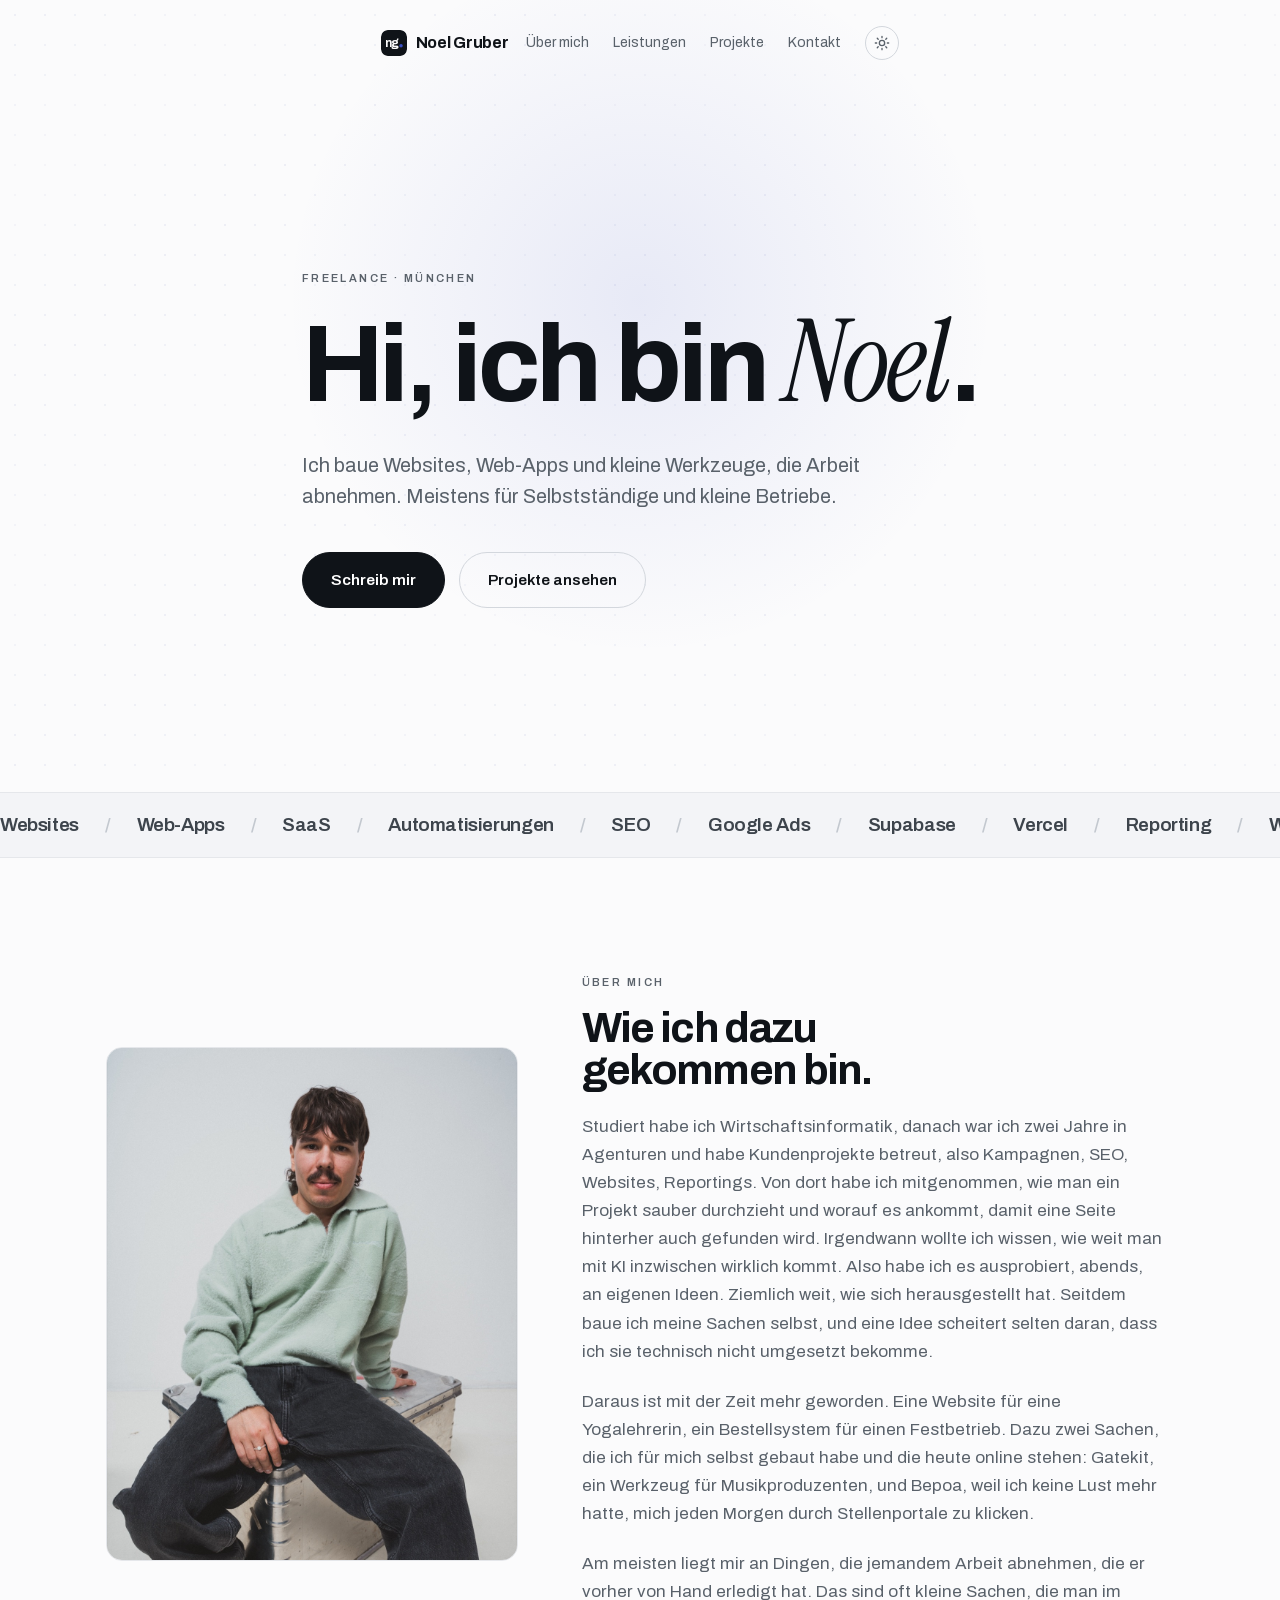
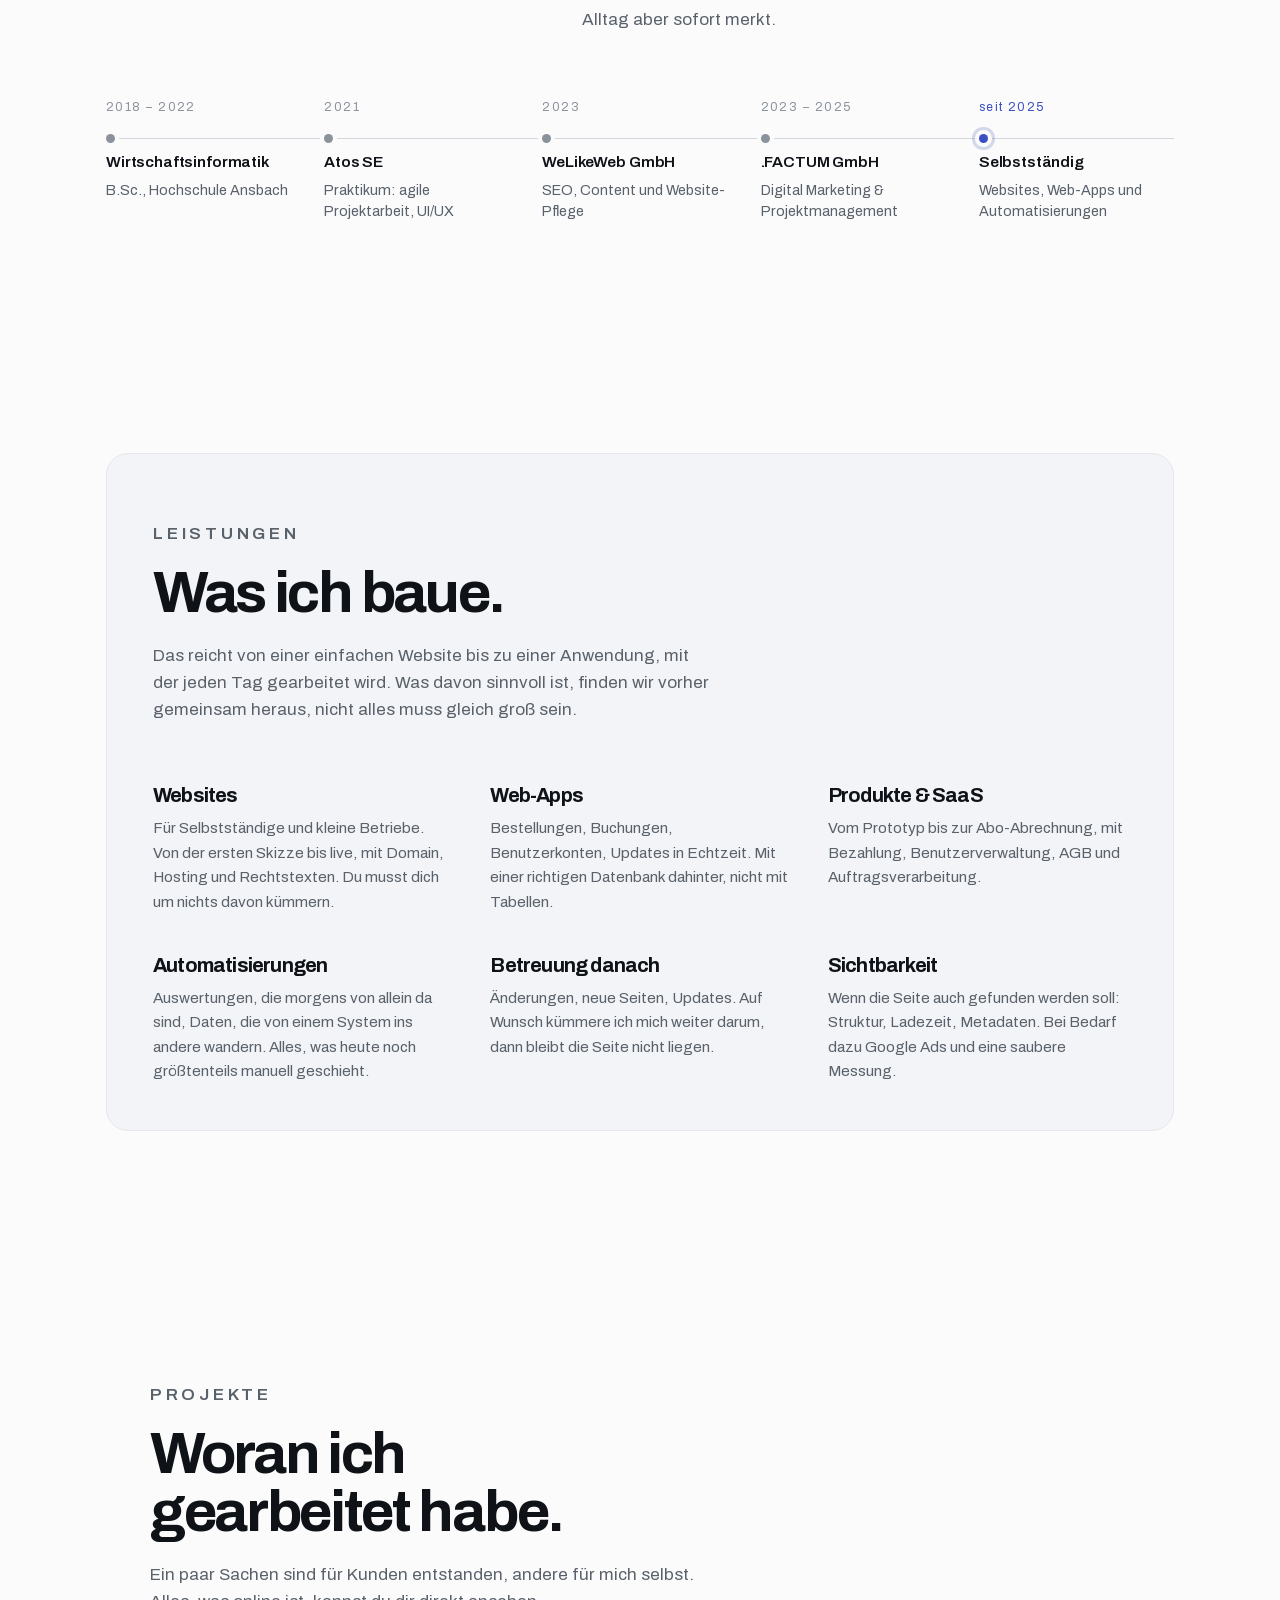
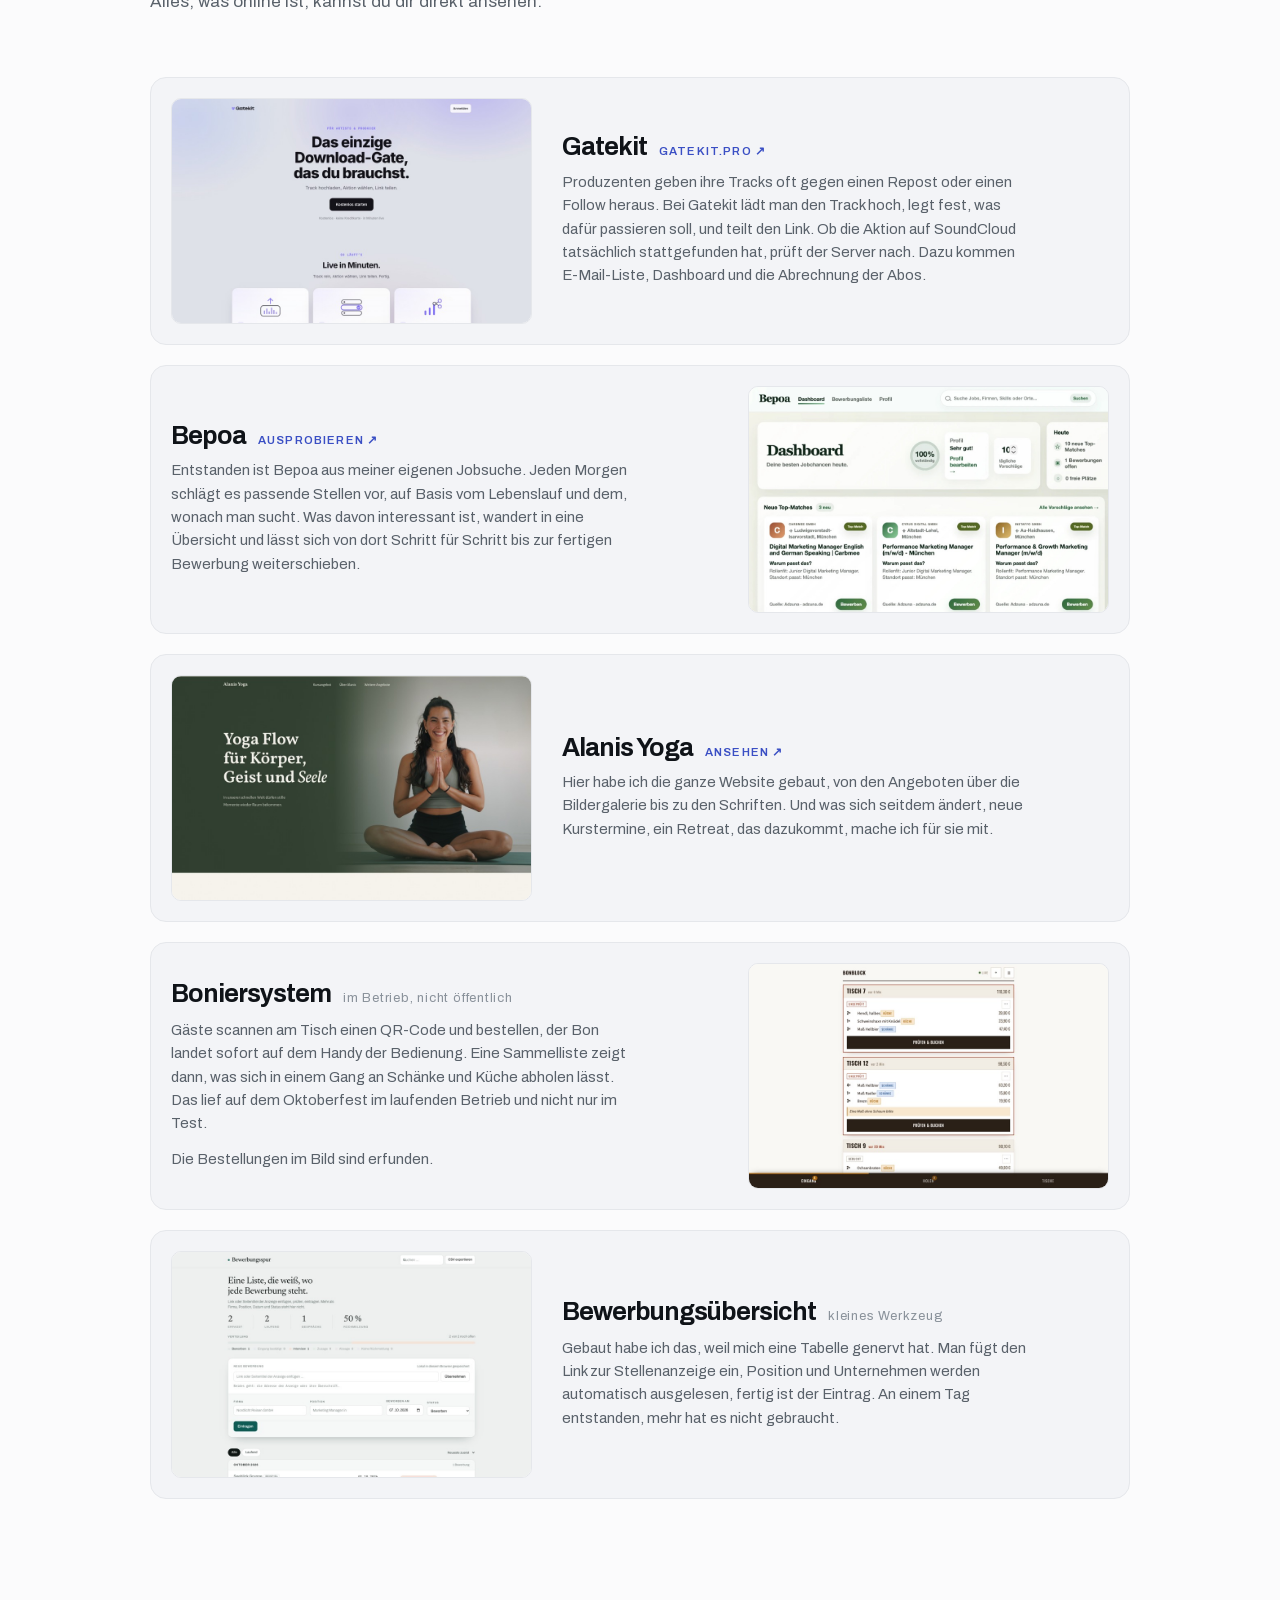
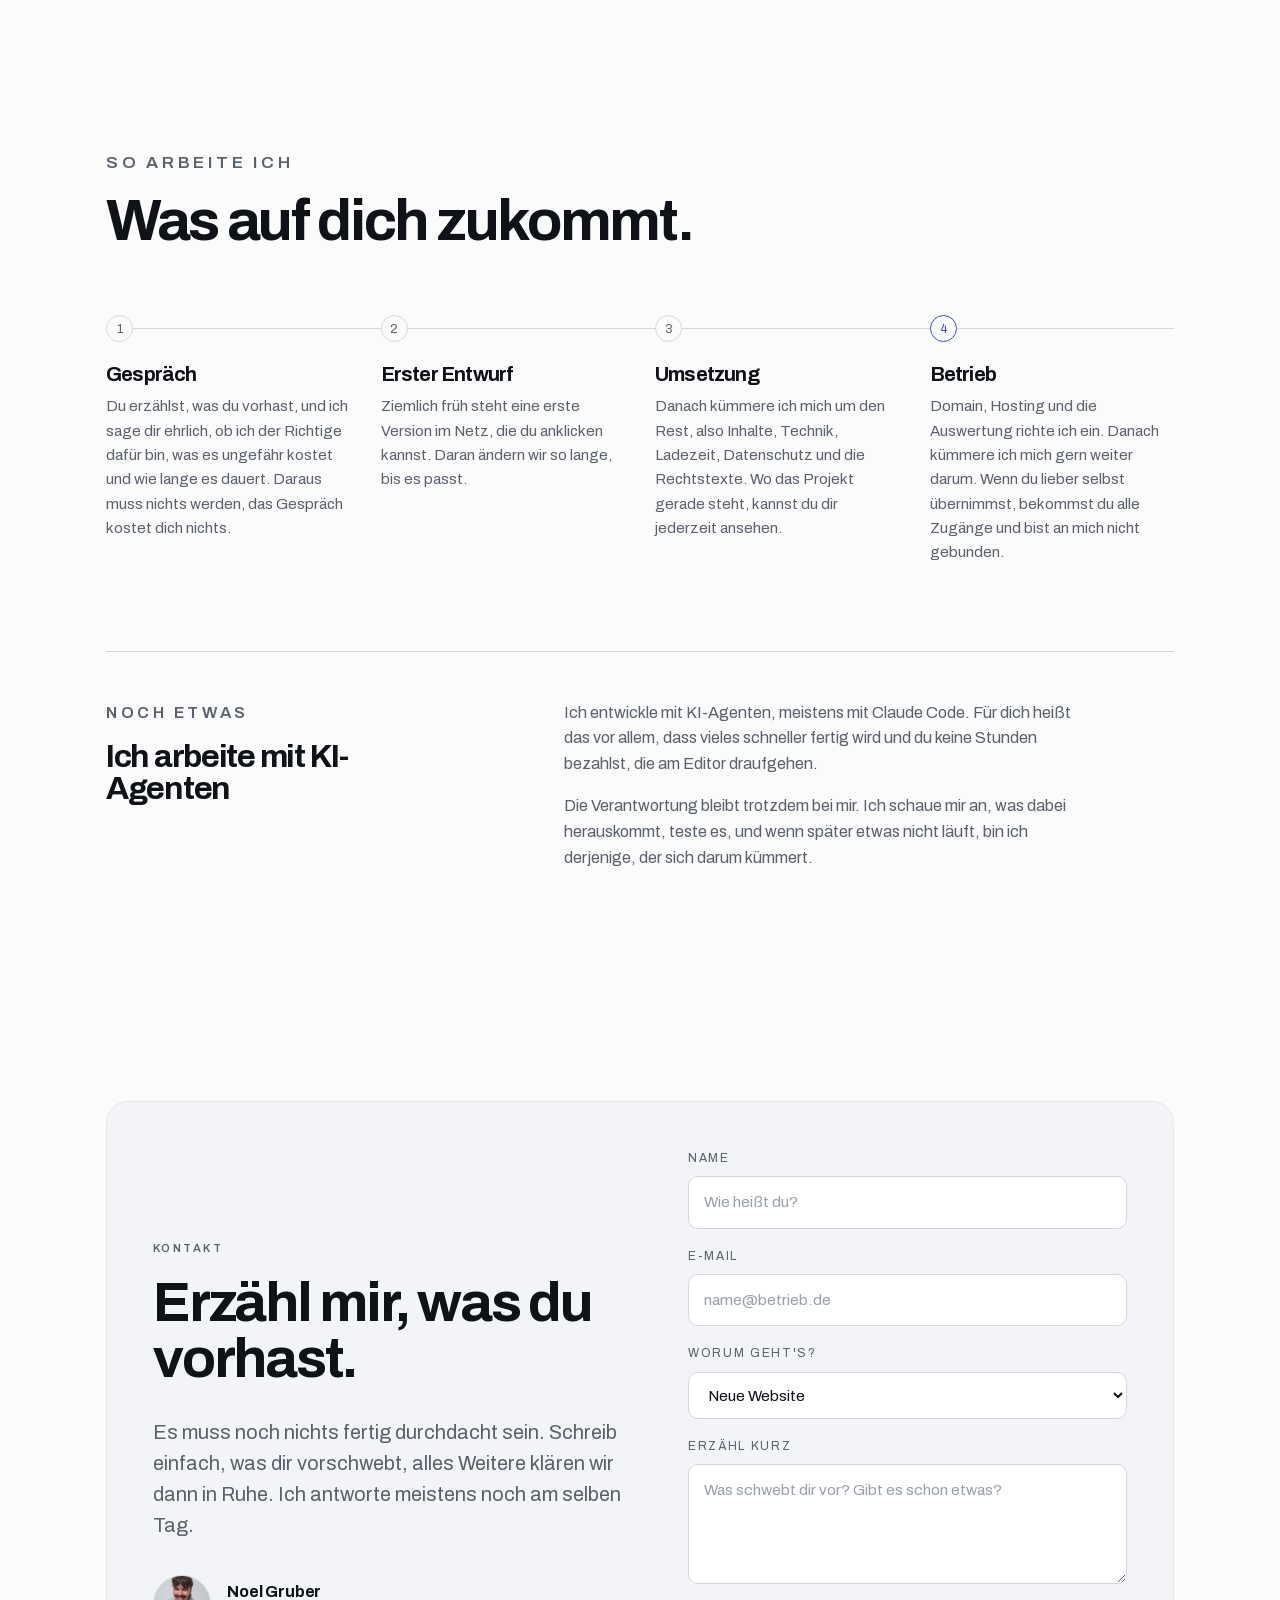
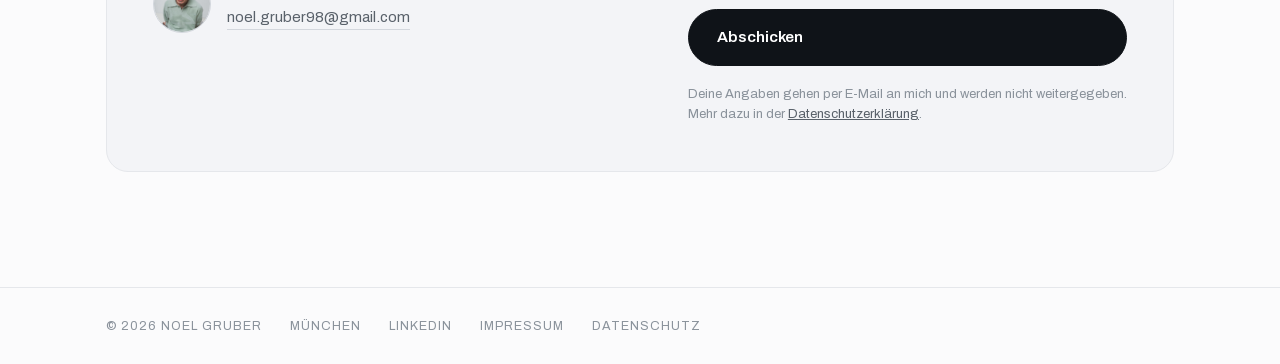
==== commit 118e0b36: "Leistungen in einen Kasten ohne innere Karten, Ablauf wieder frei auf dunklem Grund Co-Authored-By: " ====
--- a/index.html
+++ b/index.html
@@ -105,6 +105,7 @@
 
 <!-- ───────── Womit ich helfe ───────── -->
 <section id="leistungen"><div class="wrap">
+  <div class="kasten">
   <div class="hd">
     <p class="mono">Leistungen</p>
     <h2>Was ich baue.</h2>
@@ -118,6 +119,7 @@
     <div><h3>Betreuung danach</h3><p>Änderungen, neue Seiten, Updates. Auf Wunsch kümmere ich mich weiter darum, dann bleibt die Seite nicht liegen.</p></div>
     <div><h3>Sichtbarkeit</h3><p>Wenn die Seite auch gefunden werden soll: Struktur, Ladezeit, Metadaten. Bei Bedarf dazu Google Ads und eine saubere Messung.</p></div>
   </div>
+  </div>
 </div></section>
 
 <!-- ───────── Projekte ───────── -->
@@ -175,7 +177,7 @@
 </div></section>
 
 <!-- ───────── So arbeite ich ───────── -->
-<section id="ablauf" class="band"><div class="wrap">
+<section id="ablauf"><div class="wrap">
   <div class="hd">
     <p class="mono">So arbeite ich</p>
     <h2>Was auf dich zukommt.</h2>
@@ -201,7 +203,7 @@
 
 <!-- ───────── Kontakt ───────── -->
 <section id="kontakt" class="contact"><div class="wrap">
-  <div class="kkarte"><div class="kgrid">
+  <div class="kasten"><div class="kgrid">
     <div>
       <p class="mono">Kontakt</p>
       <h2>Erzähl mir, was du vorhast.</h2>
--- a/stil.css
+++ b/stil.css
@@ -32,6 +32,8 @@
   --line:#1c1f23; --line2:#2b2f34; --surf:#101316;
   --glow:#b9c8ff; --btn-ink:#070809; --feld:#0b0d0f; --platz:#565d64;
   --marq:#cfd4da; --marq-trenn:#3f4651; --pj-hover:#3a4047; --err:#ff9d8a;
+  /* Rundungen: klein fuer Elemente in einer Karte, mittel fuer Karten, gross fuer Kaesten */
+  --r-s:10px; --r-m:16px; --r-l:22px;
   --punkt:185,200,255; --spot:rgba(185,200,255,.10);
   --hinweis-bg:#17140e; --hinweis-line:#3a3326; --hinweis-ink:#e8d9b4;
 }
@@ -132,23 +134,27 @@
 .hd h2{font-size:clamp(28px,5vw,58px); margin-top:16px; max-width:19ch; text-wrap:balance}
 .hd p{margin:20px 0 0; color:var(--mut); max-width:56ch; font-size:17px}
 
-.svc{display:grid; grid-template-columns:repeat(auto-fit,minmax(290px,1fr)); gap:1px; background:var(--line); border:1px solid var(--line)}
-.svc > div{background:var(--bg); padding:30px 26px; transition:background .3s}
-.svc > div:hover{background:var(--surf)}
+/* Leistungen stehen ohne eigene Rahmen im Kasten */
+.svc{display:grid; grid-template-columns:repeat(3,minmax(0,1fr));
+  gap:clamp(28px,3.2vw,42px) clamp(24px,3vw,40px)}
+
 .svc h3{font-size:20px; margin-bottom:11px}
 .svc p{margin:0; color:var(--mut); font-size:15.3px}
 
 /* ── Projekte ───────────────────────── */
-.projekte{display:flex; flex-direction:column; gap:clamp(14px,1.8vw,20px); max-width:960px}
+/* Der Projektblock steht als eigener, mittig gesetzter Bereich.
+   Die Ueberschrift rueckt mit, damit die linke Kante stimmt. */
+.projekte{display:flex; flex-direction:column; gap:clamp(14px,1.8vw,20px); max-width:980px; margin-inline:auto}
+#projekte .hd{max-width:980px; margin-inline:auto}
 .pj{
-  display:grid; grid-template-columns:minmax(0,.68fr) minmax(0,1fr); gap:clamp(16px,2.4vw,30px);
+  display:grid; grid-template-columns:minmax(0,.66fr) minmax(0,1fr); gap:clamp(16px,2.4vw,30px);
   align-items:center; padding:clamp(14px,1.7vw,20px);
-  border:1px solid var(--line); border-radius:12px; background:var(--surf);
+  border:1px solid var(--line); border-radius:var(--r-m); background:var(--surf);
   text-decoration:none; color:inherit;
   transition:border-color .3s, transform .3s cubic-bezier(.2,.8,.2,1);
 }
 a.pj:hover{border-color:var(--pj-hover); transform:translateY(-3px)}
-.pj__bild{border:1px solid var(--line); border-radius:8px; overflow:hidden; background:var(--bg)}
+.pj__bild{border:1px solid var(--line); border-radius:var(--r-s); overflow:hidden; background:var(--bg)}
 .pj__bild img{width:100%; height:auto; aspect-ratio:16/10; object-fit:cover; object-position:top}
 .pj__kopf{display:flex; align-items:baseline; gap:12px; flex-wrap:wrap; margin-bottom:10px}
 .pj h3{font-size:clamp(20px,2.4vw,25px); letter-spacing:-.04em}
@@ -156,12 +162,12 @@
 .pj__fuss{margin-top:12px !important; font-size:13px; color:var(--dim)}
 .st{font-size:11.5px; font-weight:600; letter-spacing:.1em; text-transform:uppercase; color:var(--glow); white-space:nowrap}
 .st--off{color:var(--dim); letter-spacing:.06em; text-transform:none; font-weight:400; font-size:13px}
-.pj:nth-child(even){grid-template-columns:minmax(0,1fr) minmax(0,.68fr)}
+.pj:nth-child(even){grid-template-columns:minmax(0,1fr) minmax(0,.66fr)}
 .pj:nth-child(even) .pj__bild{order:2}
 
 /* ── Über mich ──────────────────────── */
 .about{display:grid; grid-template-columns:minmax(0,.82fr) minmax(0,1.18fr); gap:clamp(30px,5vw,64px); align-items:center}
-.about__img{border:1px solid var(--line); border-radius:12px; overflow:hidden; background:var(--surf)}
+.about__img{border:1px solid var(--line); border-radius:var(--r-m); overflow:hidden; background:var(--surf)}
 .about__img img{width:100%; height:auto}
 .about h2{font-size:clamp(26px,3.6vw,42px); margin-top:16px; max-width:18ch; text-wrap:balance}
 .lead{margin:22px 0 0; color:var(--mut); font-size:17px; line-height:1.65; max-width:58ch}
@@ -192,10 +198,24 @@
 .werdegang li>span:last-child{display:block; color:var(--mut); font-size:14.4px; line-height:1.5}
 
 /* ── Ablauf ─────────────────────────── */
-.band{background:var(--surf); border-block:1px solid var(--line)}
-.steps{list-style:none; margin:0; padding:0; display:grid; grid-template-columns:repeat(auto-fit,minmax(246px,1fr)); gap:26px}
-.steps li{border-top:1px solid var(--line2); padding-top:22px}
-.sn{display:inline-block; font-size:12px; color:var(--glow); letter-spacing:.1em; margin-bottom:14px}
+/* Ablauf als Abfolge: durchgehende Schiene mit nummerierten Kreisen darauf */
+.steps{
+  --gap:clamp(20px,2.4vw,30px);
+  list-style:none; margin:0; padding:0;
+  display:grid; grid-template-columns:repeat(4,minmax(0,1fr)); gap:0 var(--gap);
+}
+.steps li{position:relative; padding:52px 0 0}
+.steps li::before{
+  content:""; position:absolute; left:0; right:calc(var(--gap) * -1); top:16px;
+  height:1px; background:var(--line2);
+}
+.steps li:last-child::before{right:0}
+.sn{
+  position:absolute; top:3px; left:0; width:27px; height:27px; border-radius:50%;
+  background:var(--bg); border:1px solid var(--line2); color:var(--mut);
+  display:grid; place-items:center; font-size:12.5px; letter-spacing:0; margin:0;
+}
+.steps li:last-child .sn{border-color:var(--glow); color:var(--glow)}
 .steps h3{font-size:20px; margin-bottom:10px}
 .steps p{margin:0; color:var(--mut); font-size:15.2px}
 .how{display:grid; grid-template-columns:minmax(0,.8fr) minmax(0,1.2fr); gap:clamp(24px,4vw,56px); margin-top:clamp(50px,7vw,86px); padding-top:clamp(34px,4vw,48px); border-top:1px solid var(--line2)}
@@ -204,8 +224,9 @@
 .how p:last-child{margin-bottom:0}
 
 /* ── Kontakt ────────────────────────── */
-.kkarte{
-  background:var(--surf); border:1px solid var(--line); border-radius:24px;
+/* Ein Kasten fuer einen ganzen Abschnitt. Die Seite bleibt schwarz, die Kaesten setzen sich ab. */
+.kasten{
+  background:var(--surf); border:1px solid var(--line); border-radius:var(--r-l);
   padding:clamp(24px,3.6vw,52px);
 }
 .kgrid{display:grid; grid-template-columns:minmax(0,1fr) minmax(0,.92fr); gap:clamp(30px,4.5vw,64px); align-items:center}
@@ -222,7 +243,7 @@
 .f label{display:block; font-size:12px; letter-spacing:.14em; text-transform:uppercase; color:var(--mut); margin-bottom:8px}
 .f input,.f select,.f textarea{
   width:100%; font:inherit; font-size:15.5px; padding:13px 15px; color:var(--ink);
-  background:var(--feld); border:1px solid var(--line2); border-radius:9px;
+  background:var(--feld); border:1px solid var(--line2); border-radius:var(--r-s);
 }
 .f input:focus,.f select:focus,.f textarea:focus{border-color:var(--glow); outline:none}
 .f textarea{min-height:120px; resize:vertical}
@@ -250,13 +271,26 @@
 .legal .kopf{display:flex; align-items:center; gap:16px; margin-bottom:34px}
 .legal .back{display:inline-block; font-size:14px; color:var(--mut); text-decoration:none}
 .legal .hinweis{
-  border:1px solid var(--hinweis-line); background:var(--hinweis-bg); border-radius:10px;
+  border:1px solid var(--hinweis-line); background:var(--hinweis-bg); border-radius:var(--r-s);
   padding:18px 20px; color:var(--hinweis-ink); font-size:14.5px; max-width:72ch;
 }
 
 /* ── Schmale Bildschirme ────────────── */
 @media (max-width:1120px){
   .werdegang{grid-template-columns:repeat(3,minmax(0,1fr)); row-gap:34px}
+}
+@media (max-width:900px){
+  .svc{grid-template-columns:repeat(2,minmax(0,1fr))}
+  .steps{grid-template-columns:repeat(2,minmax(0,1fr)); row-gap:38px}
+  .steps li:nth-child(even)::before{right:0}
+}
+@media (max-width:560px){
+  /* Auf schmalen Geraeten laeuft die Schiene senkrecht neben den Schritten */
+  .steps{grid-template-columns:1fr; row-gap:0}
+  .steps li{padding:0 0 28px 42px}
+  .steps li::before{left:13px; right:auto; top:30px; bottom:0; width:1px; height:auto}
+  .steps li:last-child::before{display:none}
+  .sn{top:0}
 }
 @media (max-width:960px){
   .about,.how,.kgrid{grid-template-columns:1fr}
@@ -277,6 +311,7 @@
   .werdegang .yr{position:static; display:block; margin-bottom:7px}
 }
 @media (max-width:620px){
+  .svc{grid-template-columns:1fr}
   /* Auf schmalen Geraeten nur Wortmarke und Umschalter.
      Die Abschnitte erreicht man durch Scrollen, die Knoepfe stehen im Hero. */
   .nav{flex-wrap:nowrap}
@@ -288,7 +323,7 @@
   html{scroll-behavior:auto}
   .hero::after{display:none}
 }
-.legal code{font-family:ui-monospace,SFMono-Regular,Menlo,monospace; font-size:.92em; background:var(--surf); border:1px solid var(--line); border-radius:4px; padding:1px 5px}
+.legal code{font-family:ui-monospace,SFMono-Regular,Menlo,monospace; font-size:.92em; background:var(--surf); border:1px solid var(--line); border-radius:6px; padding:1px 5px}
 
 /* ── Wortmarke in der Navigation ───── */
 .brand{display:inline-flex; align-items:center; gap:9px}
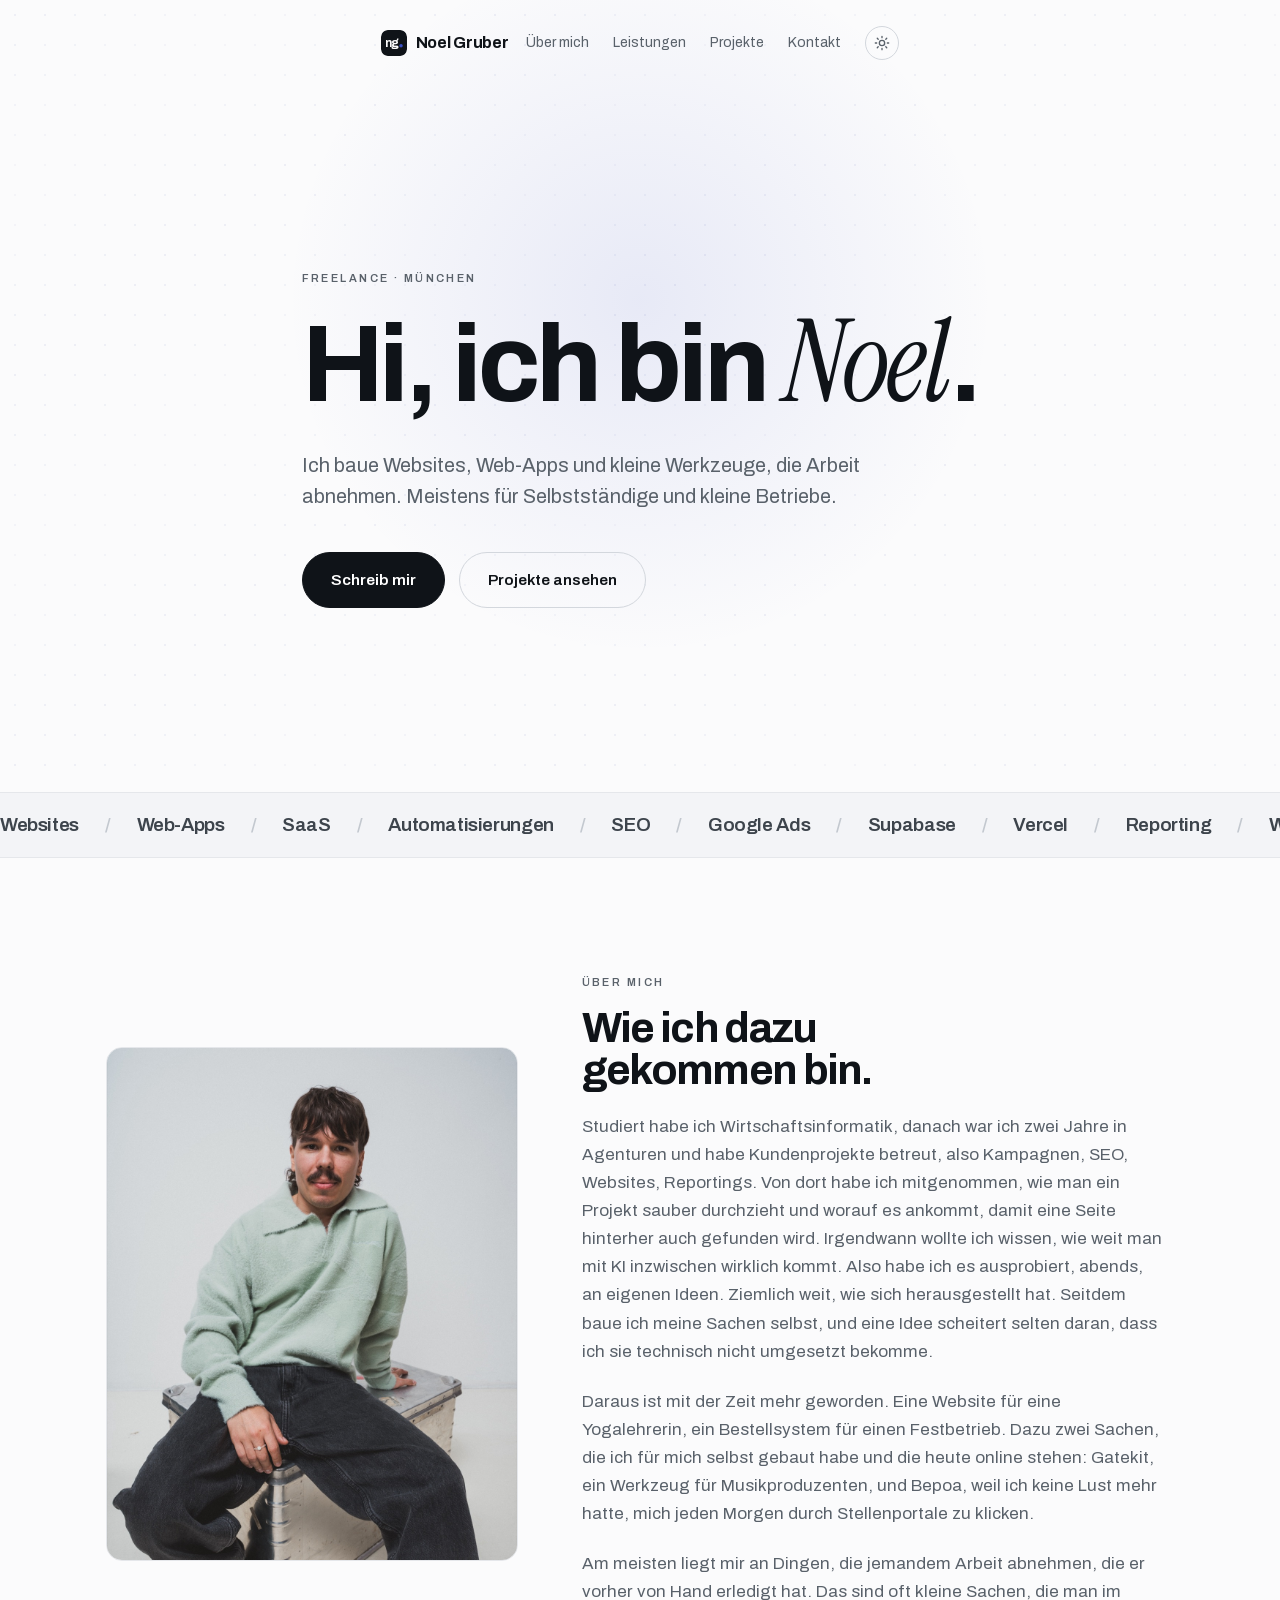
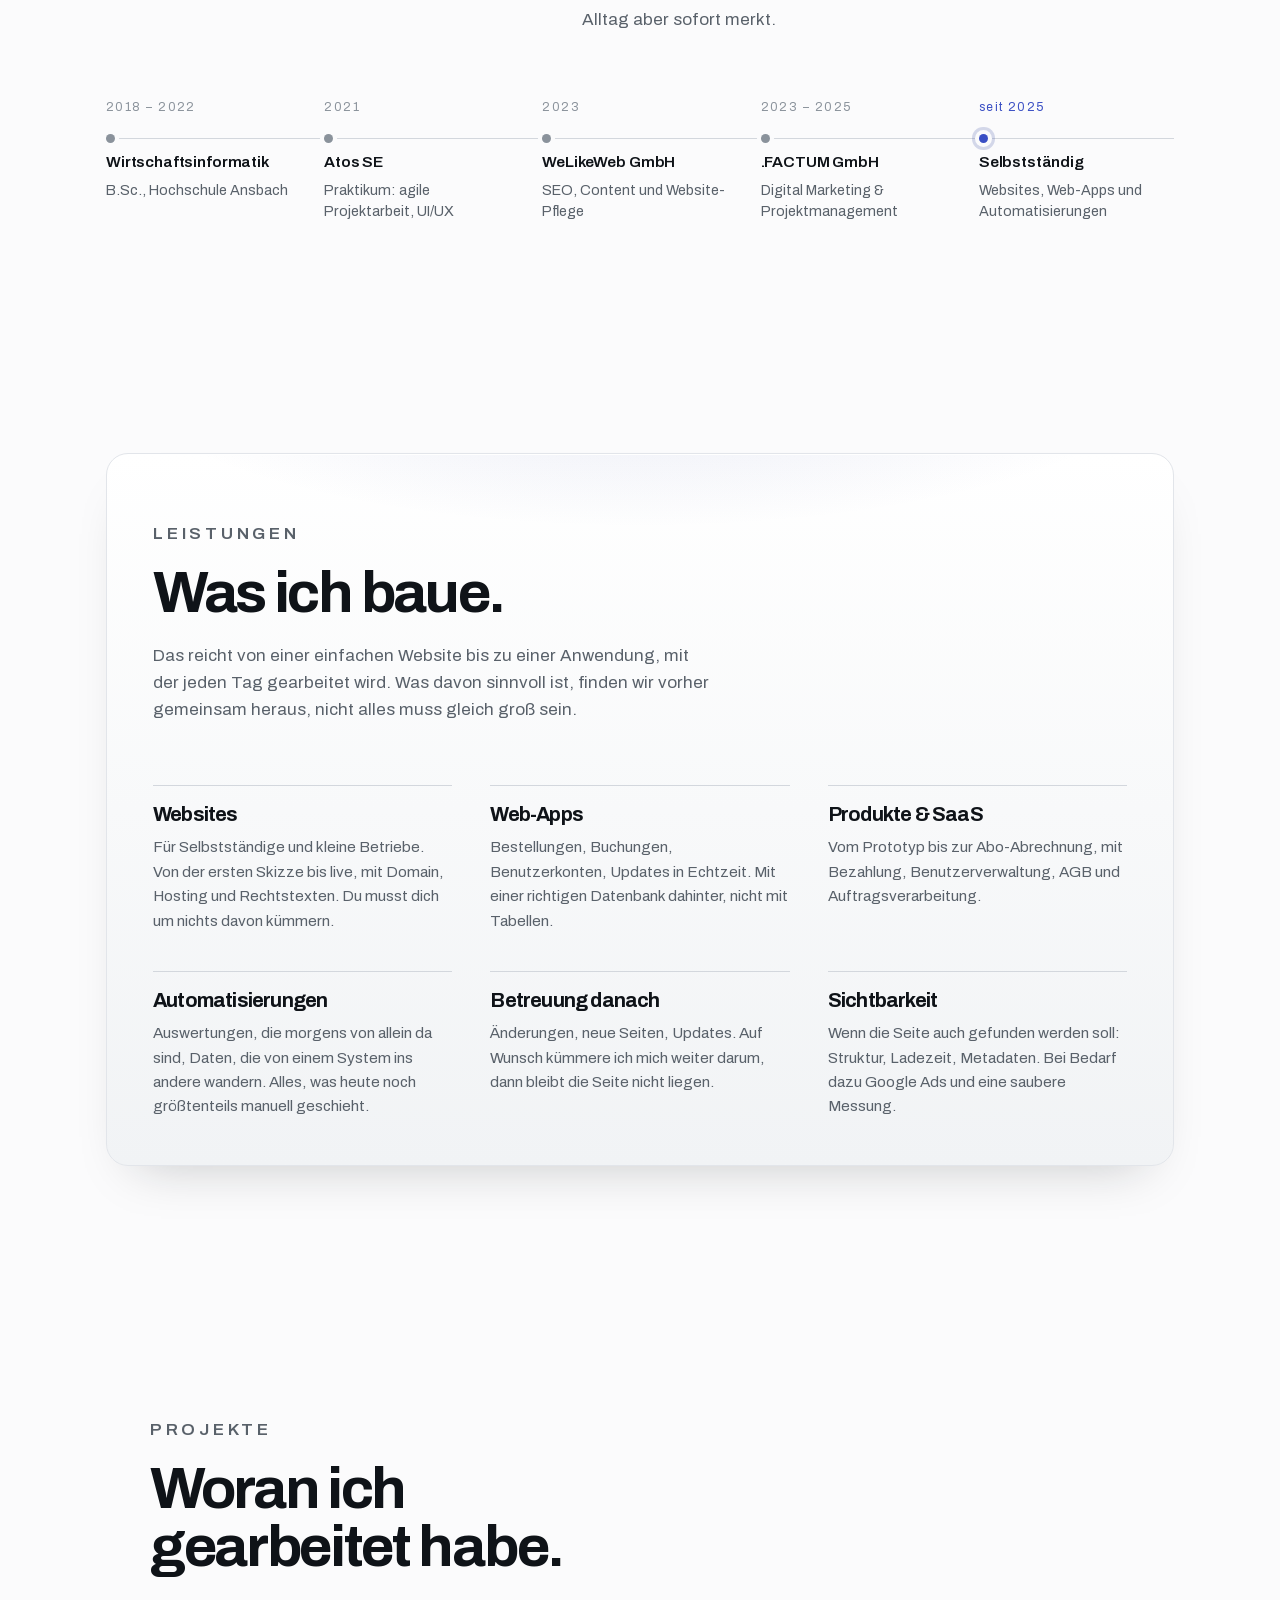
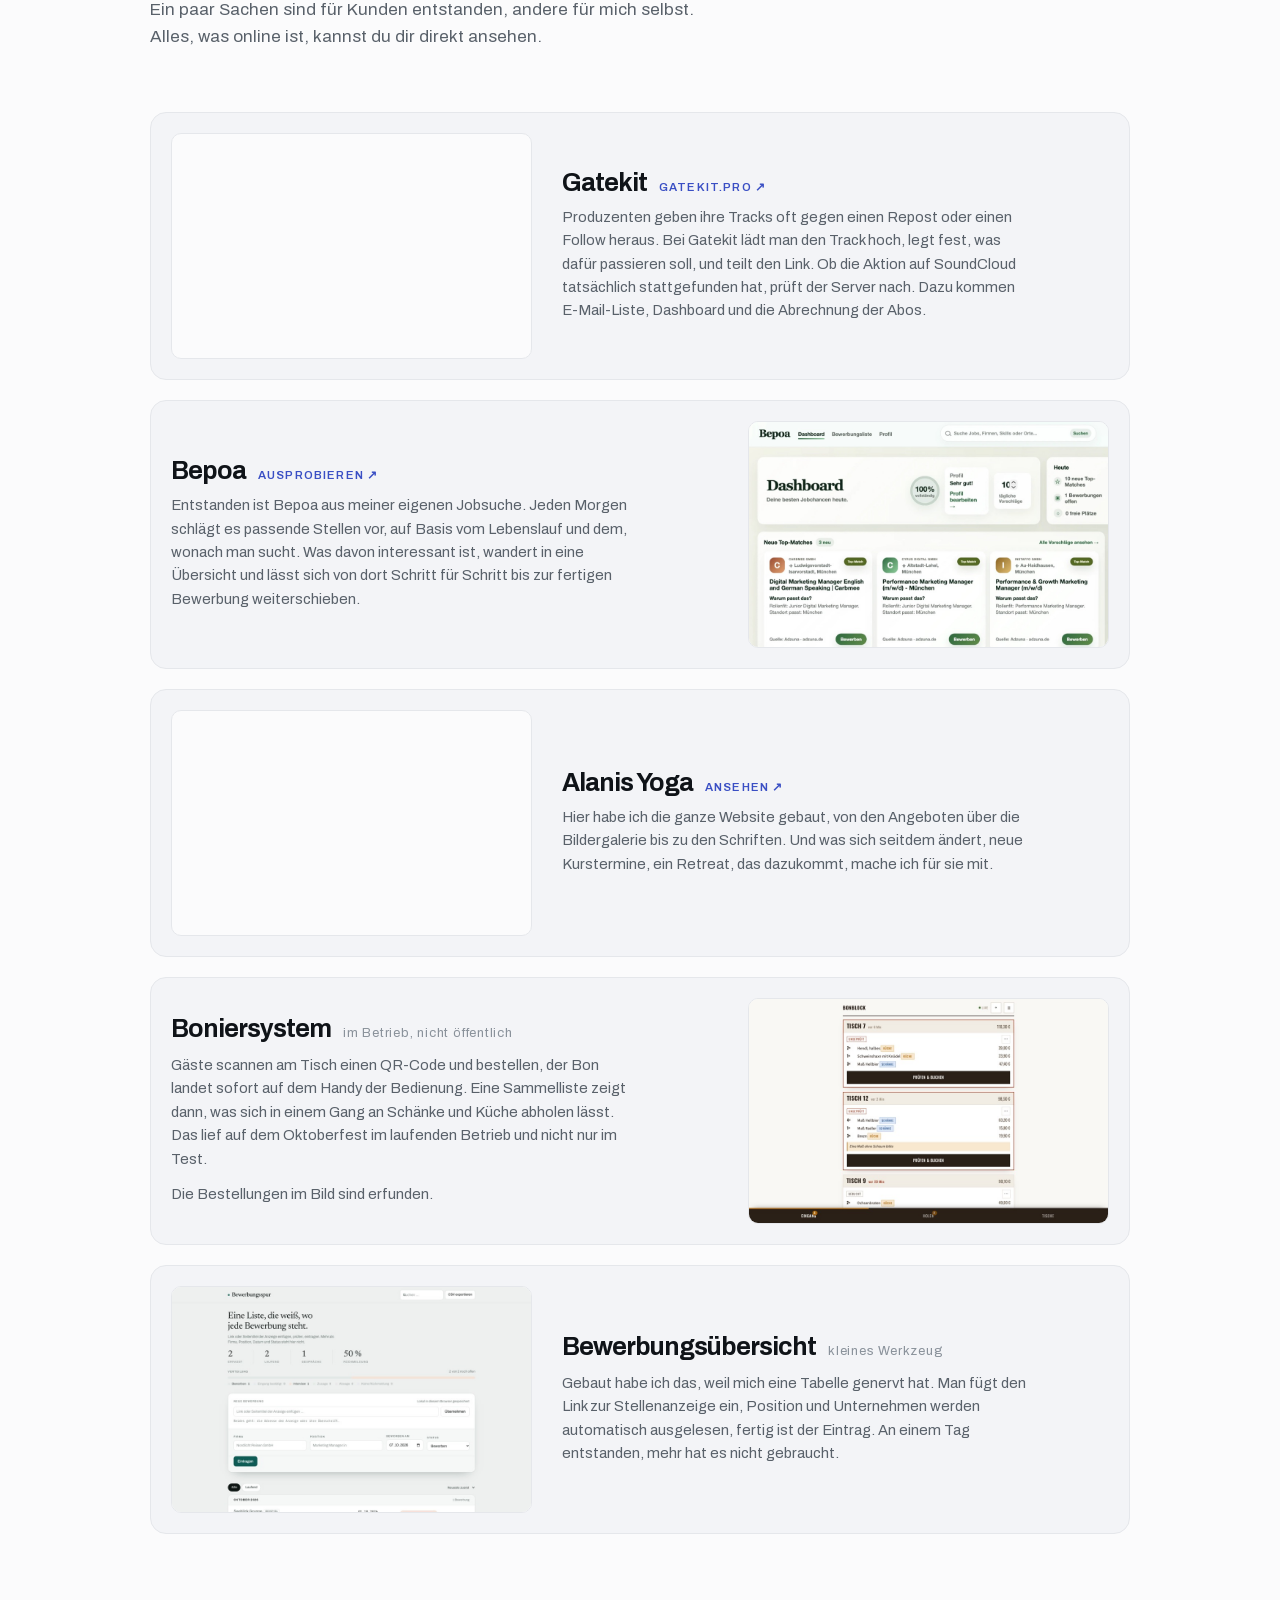
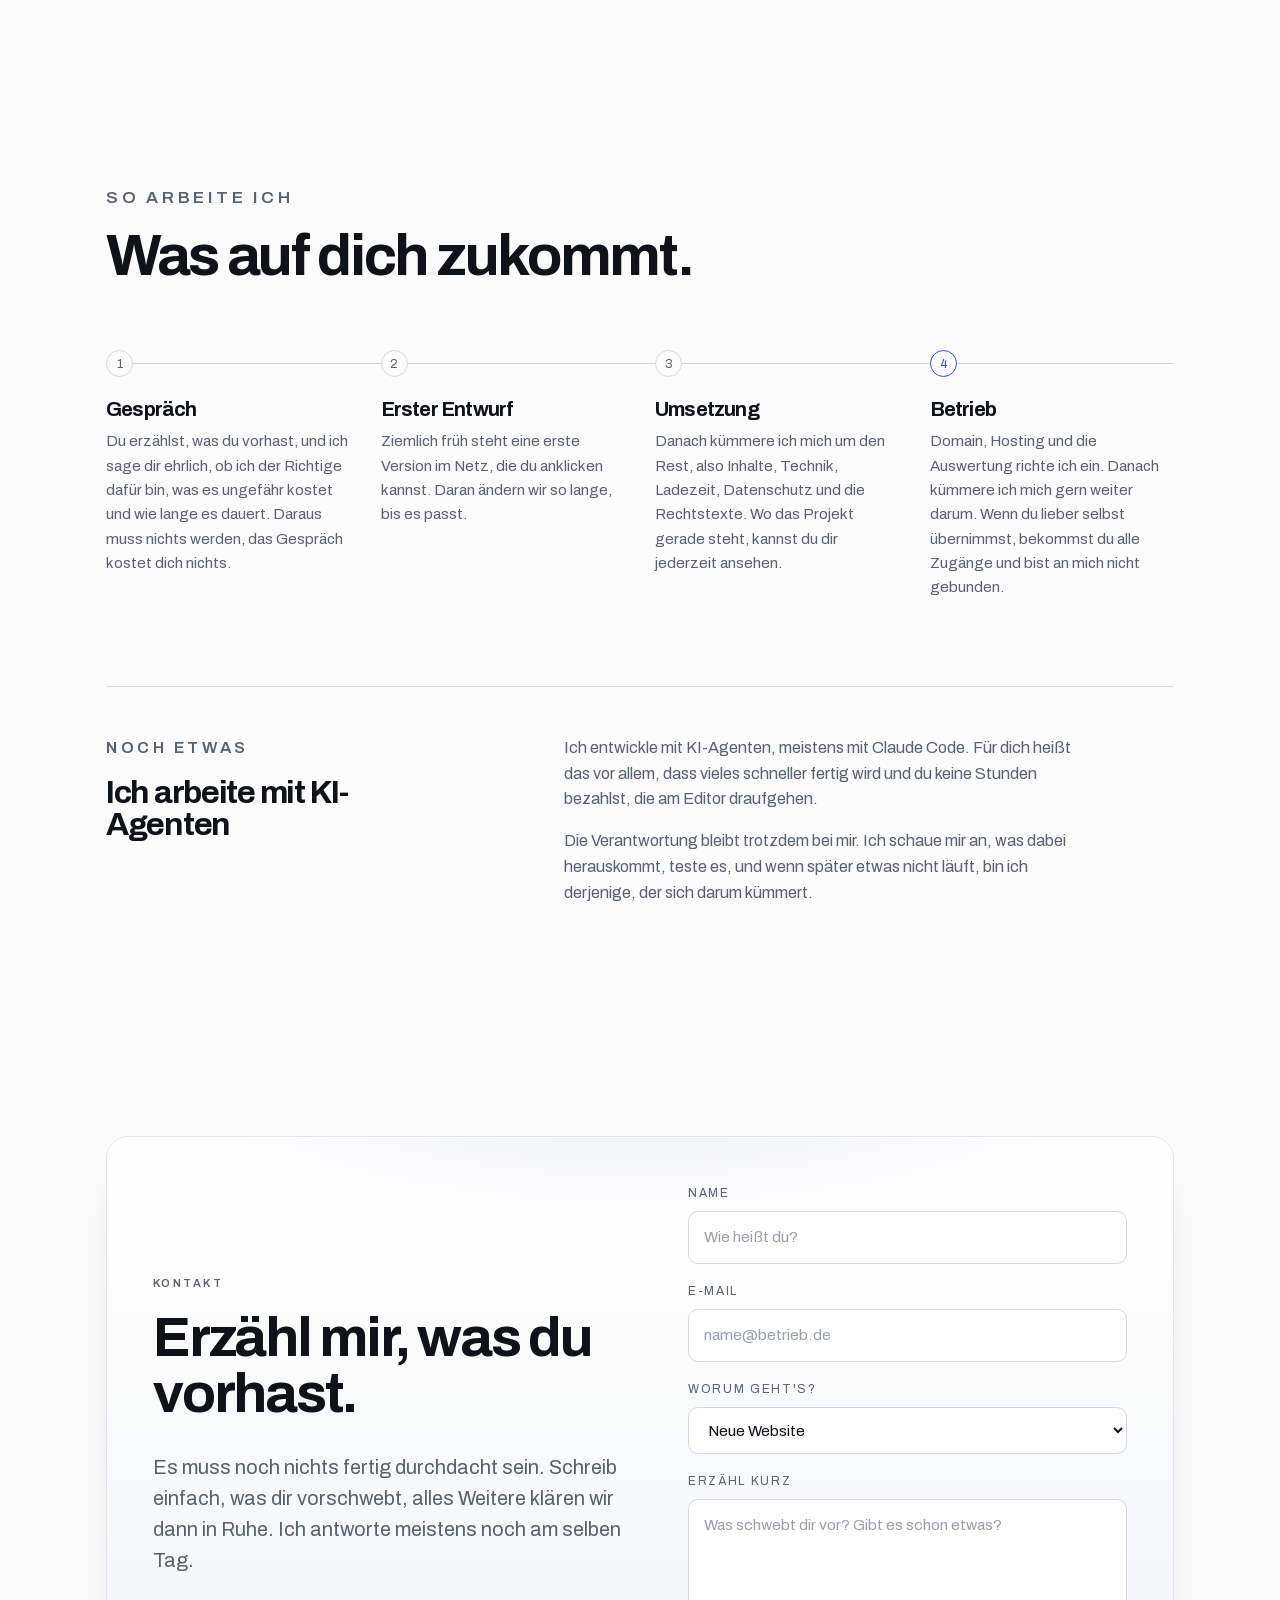
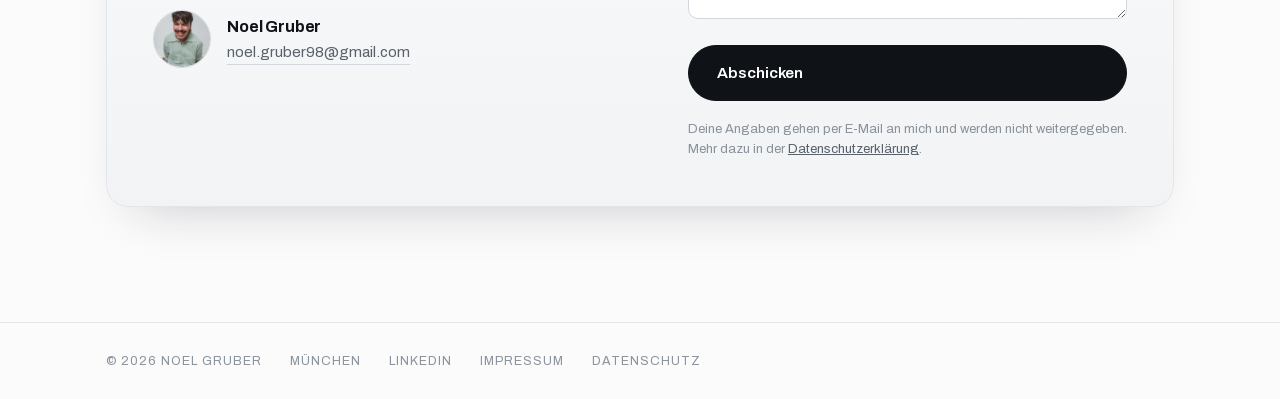
==== commit 1aaf784b: "Lebende Vorschau für Gatekit und Alanis Yoga, Bepoa bleibt Standbild Co-Authored-By: Claude Opus 5 <" ====
--- a/index.html
+++ b/index.html
@@ -132,7 +132,7 @@
 
   <div class="projekte">
 
-    <a class="pj" href="https://gatekit.pro" target="_blank" rel="noopener">
+    <a class="pj" data-live="https://gatekit.pro" href="https://gatekit.pro" target="_blank" rel="noopener">
       <div class="pj__bild"><img src="bilder/projekte/gatekit.jpg" alt="Startseite von Gatekit" loading="lazy" width="880" height="550"></div>
       <div class="pj__text">
         <div class="pj__kopf"><h3>Gatekit</h3><span class="st">gatekit.pro ↗</span></div>
@@ -148,7 +148,7 @@
       </div>
     </a>
 
-    <a class="pj" href="https://alanis-yoga.vercel.app" target="_blank" rel="noopener">
+    <a class="pj" data-live="https://alanis-yoga.vercel.app" href="https://alanis-yoga.vercel.app" target="_blank" rel="noopener">
       <div class="pj__bild"><img src="bilder/projekte/alanis.jpg" alt="Website von Alanis Yoga" loading="lazy" width="880" height="550"></div>
       <div class="pj__text">
         <div class="pj__kopf"><h3>Alanis Yoga</h3><span class="st">ansehen ↗</span></div>
--- a/stil.css
+++ b/stil.css
@@ -35,6 +35,10 @@
   /* Rundungen: klein fuer Elemente in einer Karte, mittel fuer Karten, gross fuer Kaesten */
   --r-s:10px; --r-m:16px; --r-l:22px;
   --punkt:185,200,255; --spot:rgba(185,200,255,.10);
+  /* Kaesten: Verlauf, Lichtkante, Schatten und ein Spot von oben */
+  --k1:#171b20; --k2:#0e1114; --k-rand:#242931;
+  --k-licht:rgba(255,255,255,.07);
+  --k-schatten:0 34px 64px -34px rgba(0,0,0,.8);
   --hinweis-bg:#17140e; --hinweis-line:#3a3326; --hinweis-ink:#e8d9b4;
 }
 @media (prefers-color-scheme: light){
@@ -45,6 +49,9 @@
     --glow:#3a4fc4; --btn-ink:#ffffff; --feld:#ffffff; --platz:#99a0a8;
     --marq:#3d444c; --marq-trenn:#c3c8cf; --pj-hover:#bfc5cd; --err:#b4321f;
     --punkt:70,88,170; --spot:rgba(58,79,196,.10);
+    --k1:#ffffff; --k2:#f1f3f5; --k-rand:#e2e5ea;
+    --k-licht:#ffffff;
+    --k-schatten:0 26px 50px -30px rgba(20,24,28,.25);
     --hinweis-bg:#fdf8e8; --hinweis-line:#e4d49f; --hinweis-ink:#6d5a1c;
   }
 }
@@ -55,6 +62,9 @@
   --glow:#3a4fc4; --btn-ink:#ffffff; --feld:#ffffff; --platz:#99a0a8;
   --marq:#3d444c; --marq-trenn:#c3c8cf; --pj-hover:#bfc5cd; --err:#b4321f;
   --punkt:70,88,170; --spot:rgba(58,79,196,.10);
+  --k1:#ffffff; --k2:#f1f3f5; --k-rand:#e2e5ea;
+  --k-licht:#ffffff;
+  --k-schatten:0 26px 50px -30px rgba(20,24,28,.25);
   --hinweis-bg:#fdf8e8; --hinweis-line:#e4d49f; --hinweis-ink:#6d5a1c;
 }
 
@@ -134,9 +144,10 @@
 .hd h2{font-size:clamp(28px,5vw,58px); margin-top:16px; max-width:19ch; text-wrap:balance}
 .hd p{margin:20px 0 0; color:var(--mut); max-width:56ch; font-size:17px}
 
-/* Leistungen stehen ohne eigene Rahmen im Kasten */
+/* Leistungen ohne eigene Rahmen, getrennt durch eine Linie ueber jedem Eintrag */
 .svc{display:grid; grid-template-columns:repeat(3,minmax(0,1fr));
-  gap:clamp(28px,3.2vw,42px) clamp(24px,3vw,40px)}
+  gap:clamp(28px,3vw,38px) clamp(24px,3vw,40px)}
+.svc > div{border-top:1px solid var(--line2); padding-top:18px}
 
 .svc h3{font-size:20px; margin-bottom:11px}
 .svc p{margin:0; color:var(--mut); font-size:15.3px}
@@ -154,8 +165,22 @@
   transition:border-color .3s, transform .3s cubic-bezier(.2,.8,.2,1);
 }
 a.pj:hover{border-color:var(--pj-hover); transform:translateY(-3px)}
-.pj__bild{border:1px solid var(--line); border-radius:var(--r-s); overflow:hidden; background:var(--bg)}
-.pj__bild img{width:100%; height:auto; aspect-ratio:16/10; object-fit:cover; object-position:top}
+.pj__bild{position:relative; border:1px solid var(--line); border-radius:var(--r-s); overflow:hidden; background:var(--bg)}
+.pj__bild img{width:100%; height:auto; aspect-ratio:16/10; object-fit:cover; object-position:top; transition:opacity .6s ease}
+
+/* ── Lebende Projektvorschau ─────────────────────────────────────
+   Das Standbild bleibt stehen, bis die echte Seite geladen ist.
+   Geladen wird erst, wenn die Kachel in Sichtweite kommt. */
+.pj__rahmen{position:absolute; inset:0; opacity:0; transition:opacity .6s ease; pointer-events:none}
+.pj__rahmen iframe{border:0; position:absolute; left:0; top:0; transform-origin:0 0;
+  pointer-events:none; transform:scale(var(--sk,1)); transition:transform 7s cubic-bezier(.33,0,.4,1)}
+.pj--lebt .pj__rahmen{opacity:1}
+.pj--lebt .pj__bild img{opacity:0}
+a.pj:hover .pj__rahmen iframe{transform:scale(var(--sk,1)) translateY(var(--weg,-40%))}
+@media (prefers-reduced-motion: reduce){
+  a.pj:hover .pj__rahmen iframe{transform:scale(var(--sk,1))}
+}
+
 .pj__kopf{display:flex; align-items:baseline; gap:12px; flex-wrap:wrap; margin-bottom:10px}
 .pj h3{font-size:clamp(20px,2.4vw,25px); letter-spacing:-.04em}
 .pj p{margin:0; color:var(--mut); font-size:14.8px; line-height:1.58; max-width:52ch}
@@ -226,7 +251,11 @@
 /* ── Kontakt ────────────────────────── */
 /* Ein Kasten fuer einen ganzen Abschnitt. Die Seite bleibt schwarz, die Kaesten setzen sich ab. */
 .kasten{
-  background:var(--surf); border:1px solid var(--line); border-radius:var(--r-l);
+  background:
+    radial-gradient(760px 240px at 50% -14%, rgba(var(--punkt),.14), transparent 72%),
+    linear-gradient(180deg, var(--k1), var(--k2));
+  border:1px solid var(--k-rand); border-radius:var(--r-l);
+  box-shadow:inset 0 1px 0 var(--k-licht), var(--k-schatten);
   padding:clamp(24px,3.6vw,52px);
 }
 .kgrid{display:grid; grid-template-columns:minmax(0,1fr) minmax(0,.92fr); gap:clamp(30px,4.5vw,64px); align-items:center}
@@ -275,6 +304,28 @@
   padding:18px 20px; color:var(--hinweis-ink); font-size:14.5px; max-width:72ch;
 }
 
+/* ── Bewegung: Linien zeichnen sich, Hero baut sich auf ──────────── */
+/* Der Ausgangszustand wird erst von seite.js gesetzt. Ohne JavaScript
+   ist alles sofort sichtbar, nichts bleibt unsichtbar liegen. */
+.animiert li::before{transform:scaleX(0); transform-origin:left center;
+  transition:transform 1.15s cubic-bezier(.22,.7,.2,1)}
+.animiert.sichtbar li::before{transform:scaleX(1)}
+.animiert li::after,.animiert .sn{opacity:0; transform:scale(.5);
+  transition:opacity .55s ease, transform .7s cubic-bezier(.2,.9,.3,1.3)}
+.animiert.sichtbar li::after,.animiert.sichtbar .sn{opacity:1; transform:scale(1)}
+.animiert .sn{transform-origin:center}
+.animiert li:nth-child(1)::before,.animiert li:nth-child(1)::after,.animiert li:nth-child(1) .sn{transition-delay:0s}
+.animiert li:nth-child(2)::before,.animiert li:nth-child(2)::after,.animiert li:nth-child(2) .sn{transition-delay:.26s}
+.animiert li:nth-child(3)::before,.animiert li:nth-child(3)::after,.animiert li:nth-child(3) .sn{transition-delay:.52s}
+.animiert li:nth-child(4)::before,.animiert li:nth-child(4)::after,.animiert li:nth-child(4) .sn{transition-delay:.78s}
+.animiert li:nth-child(5)::before,.animiert li:nth-child(5)::after,.animiert li:nth-child(5) .sn{transition-delay:1.04s}
+/* Die Punkte sitzen mittig auf der Schiene, deshalb eigener Ursprung */
+.animiert .werdegang li::after,.animiert li::after{transform-origin:center}
+
+.wort{display:inline-block; opacity:0; transform:translateY(.4em);
+  animation:aufbau .95s cubic-bezier(.2,.75,.2,1) forwards; animation-delay:var(--d,0s)}
+@keyframes aufbau{to{opacity:1; transform:none}}
+
 /* ── Schmale Bildschirme ────────────── */
 @media (max-width:1120px){
   .werdegang{grid-template-columns:repeat(3,minmax(0,1fr)); row-gap:34px}
@@ -285,6 +336,8 @@
   .steps li:nth-child(even)::before{right:0}
 }
 @media (max-width:560px){
+  .steps.animiert li::before{transform:scaleY(0); transform-origin:center top}
+  .steps.animiert.sichtbar li::before{transform:scaleY(1)}
   /* Auf schmalen Geraeten laeuft die Schiene senkrecht neben den Schritten */
   .steps{grid-template-columns:1fr; row-gap:0}
   .steps li{padding:0 0 28px 42px}
@@ -302,6 +355,8 @@
   .pj:nth-child(even) .pj__bild{order:0}
 }
 @media (max-width:720px){
+  .werdegang.animiert li::before{transform:scaleY(0); transform-origin:center top}
+  .werdegang.animiert.sichtbar li::before{transform:scaleY(1)}
   /* Auf schmalen Geraeten kippt der Zeitstrahl in die Senkrechte */
   .werdegang{grid-template-columns:1fr; row-gap:0}
   .werdegang li{padding:0 0 26px 26px}
@@ -320,6 +375,9 @@
 }
 @media (prefers-reduced-motion: reduce){
   *{transition:none !important; animation:none !important}
+  .animiert li::before{transform:none}
+  .animiert li::after,.animiert .sn{opacity:1; transform:none}
+  .wort{opacity:1; transform:none}
   html{scroll-behavior:auto}
   .hero::after{display:none}
 }
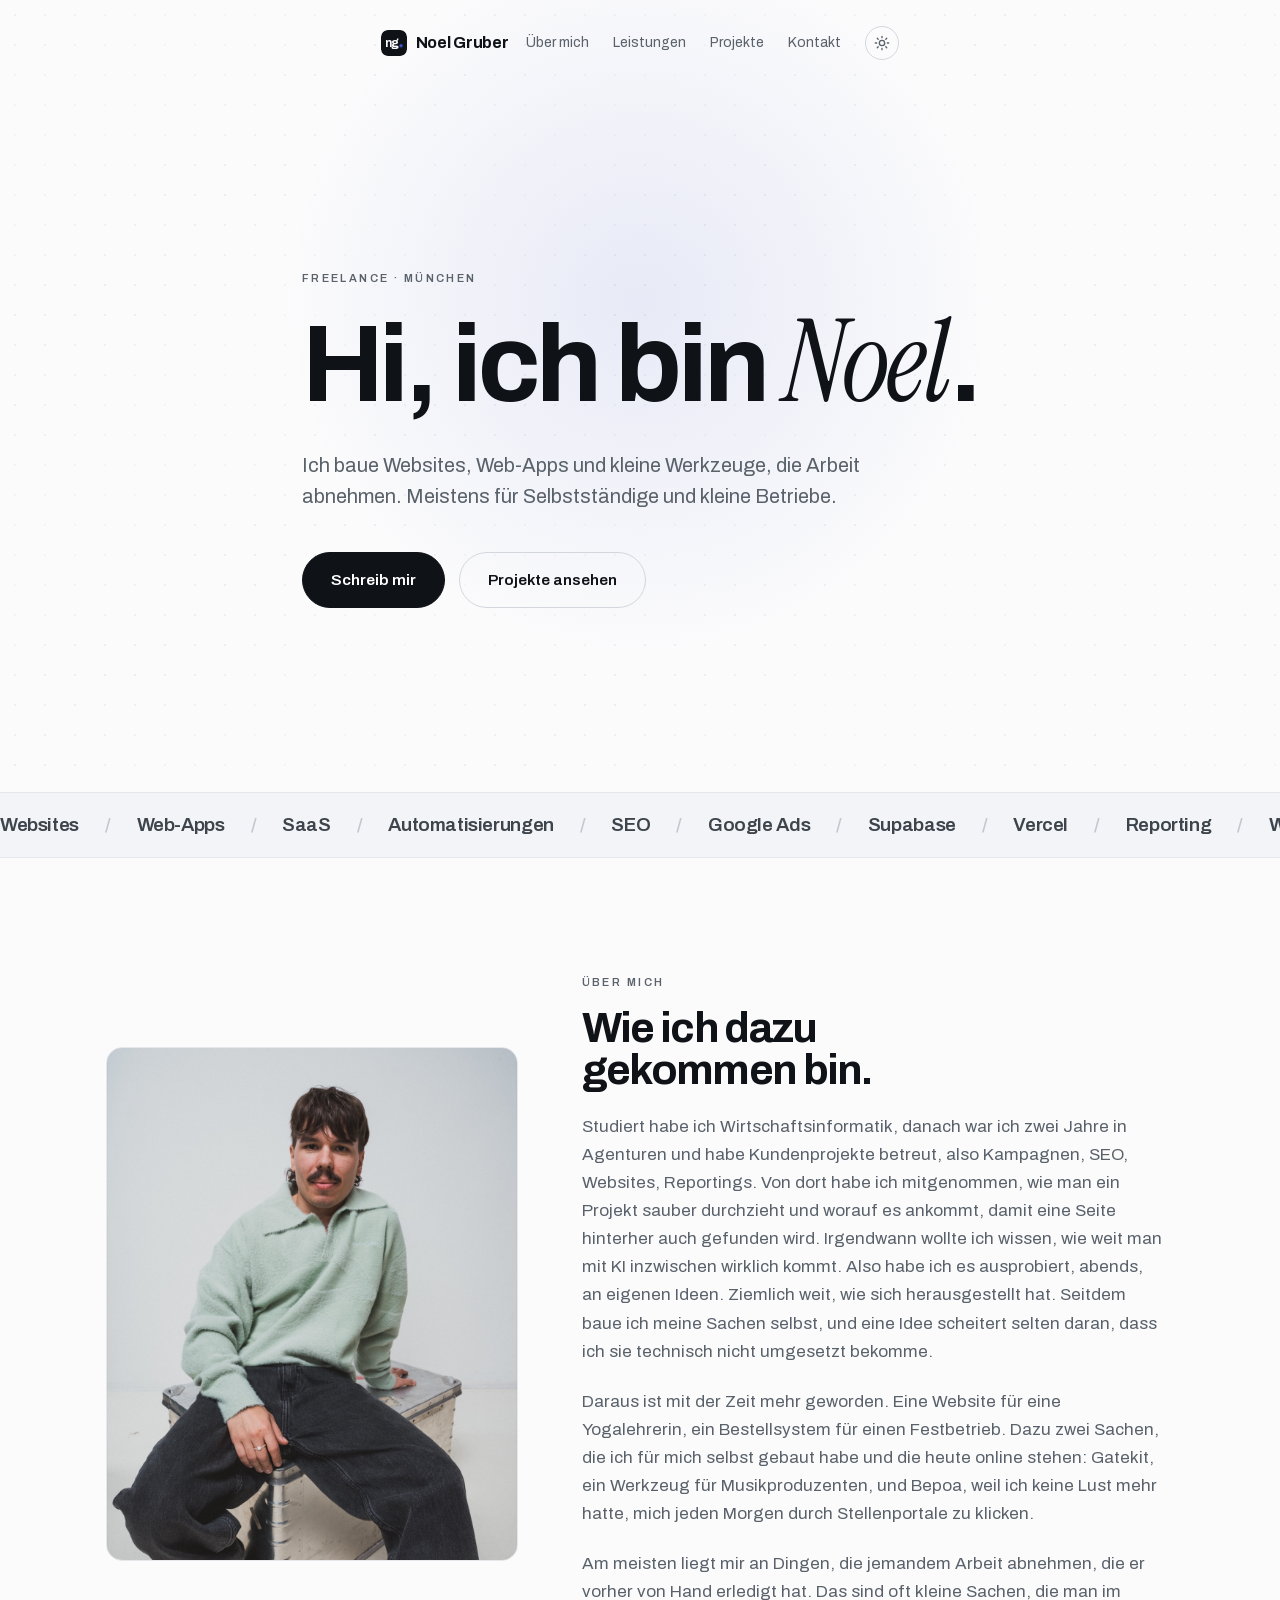
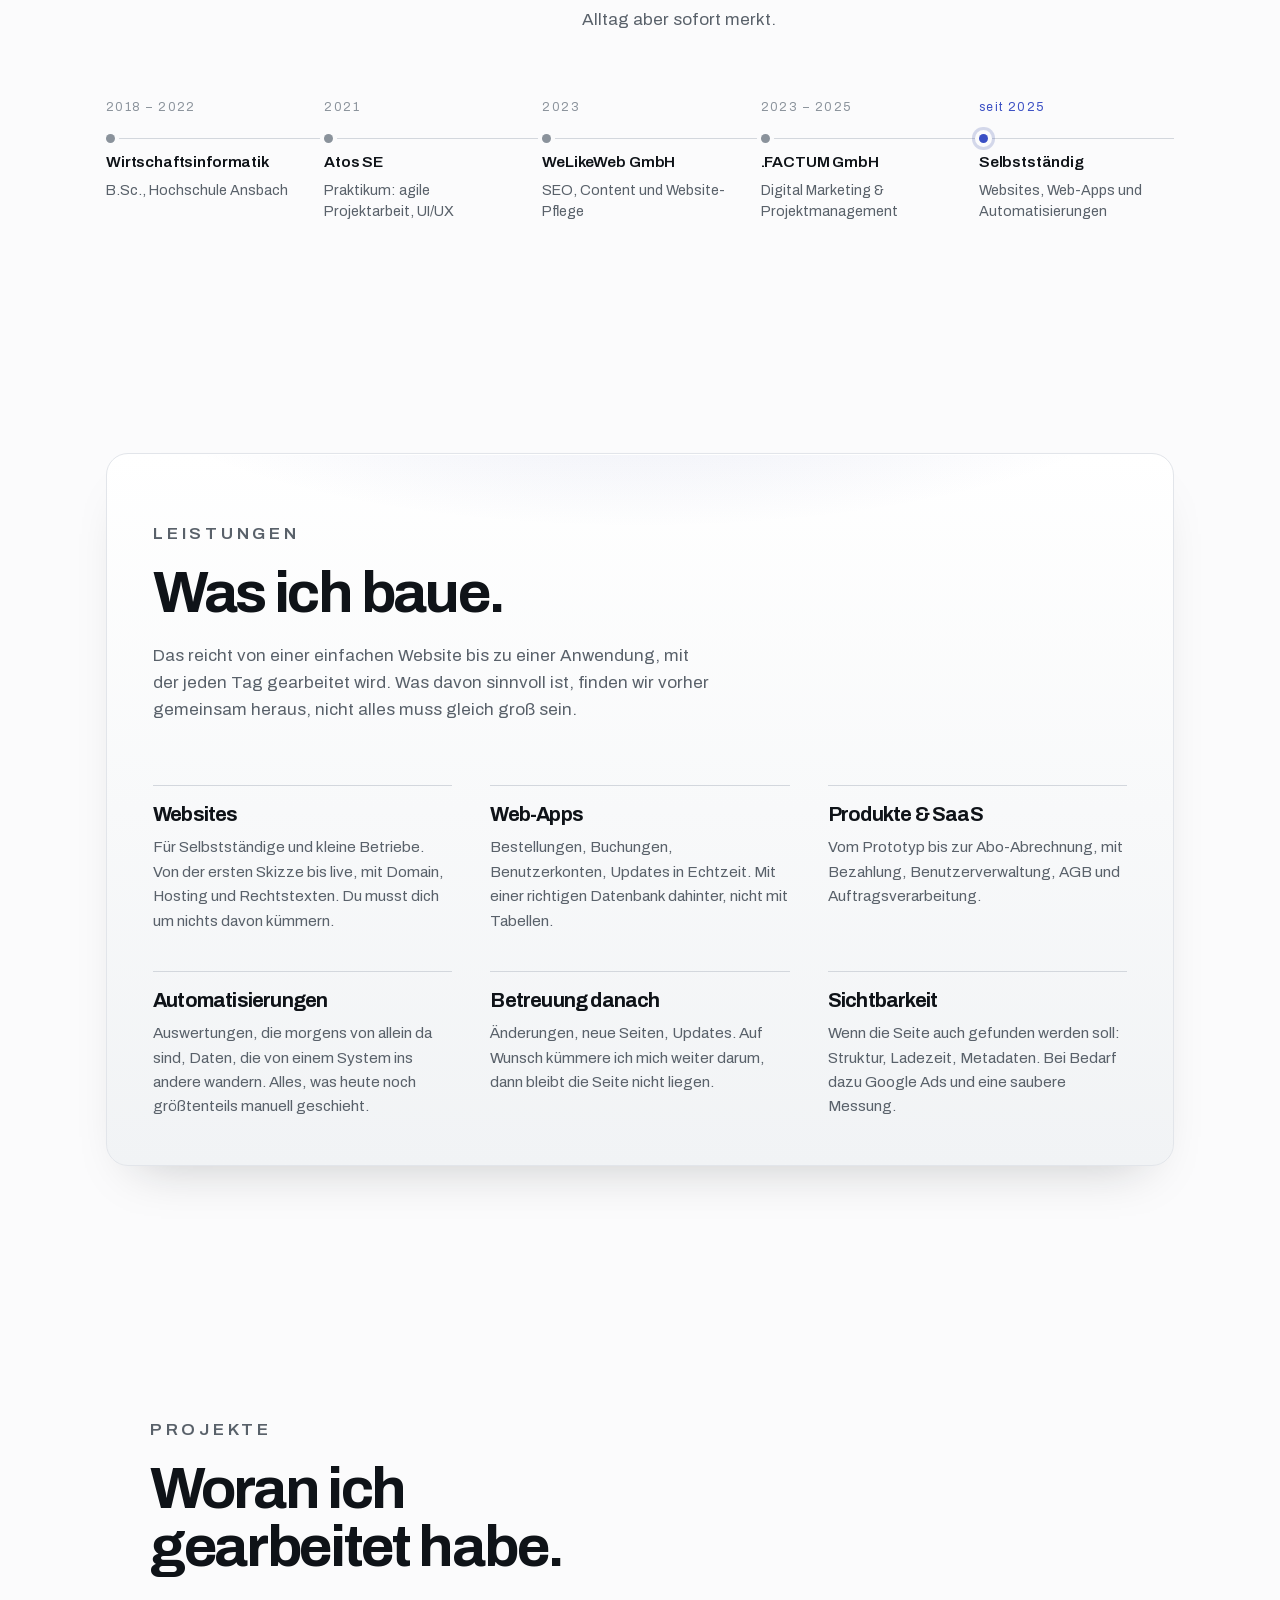
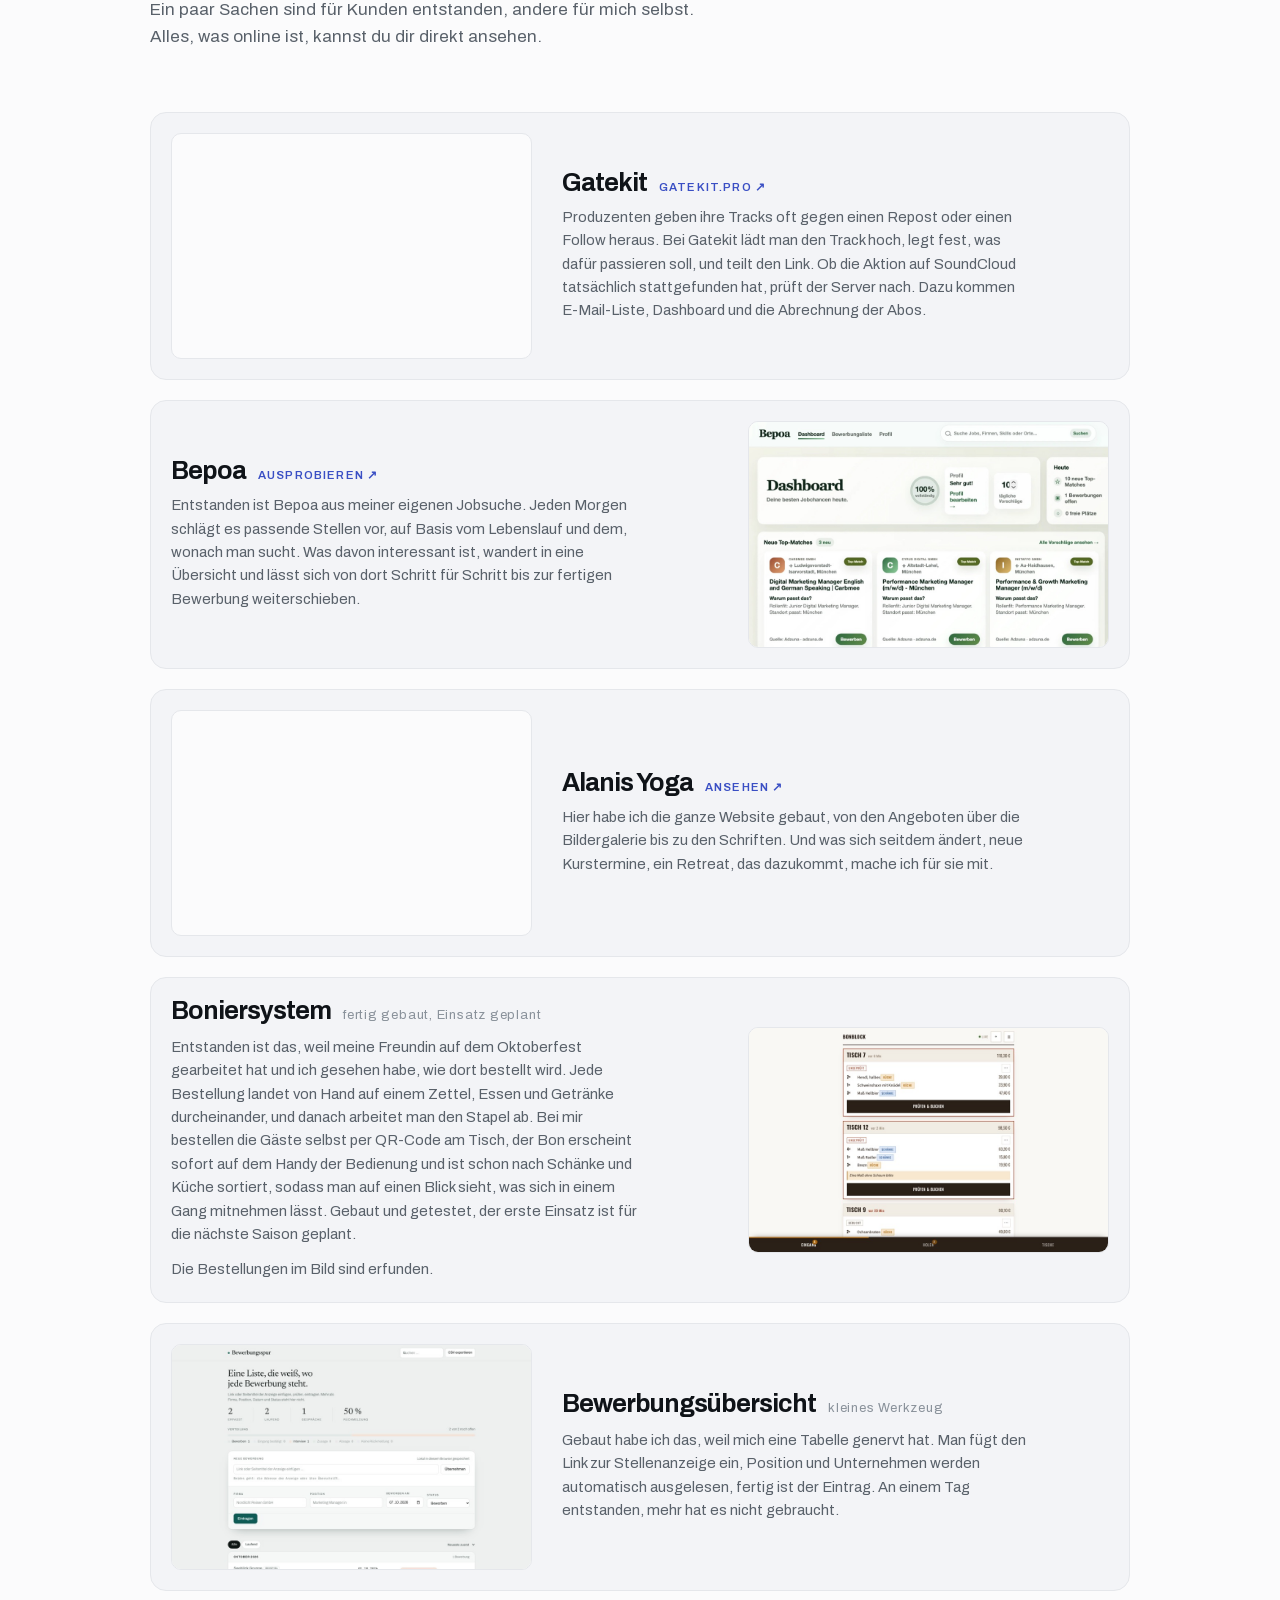
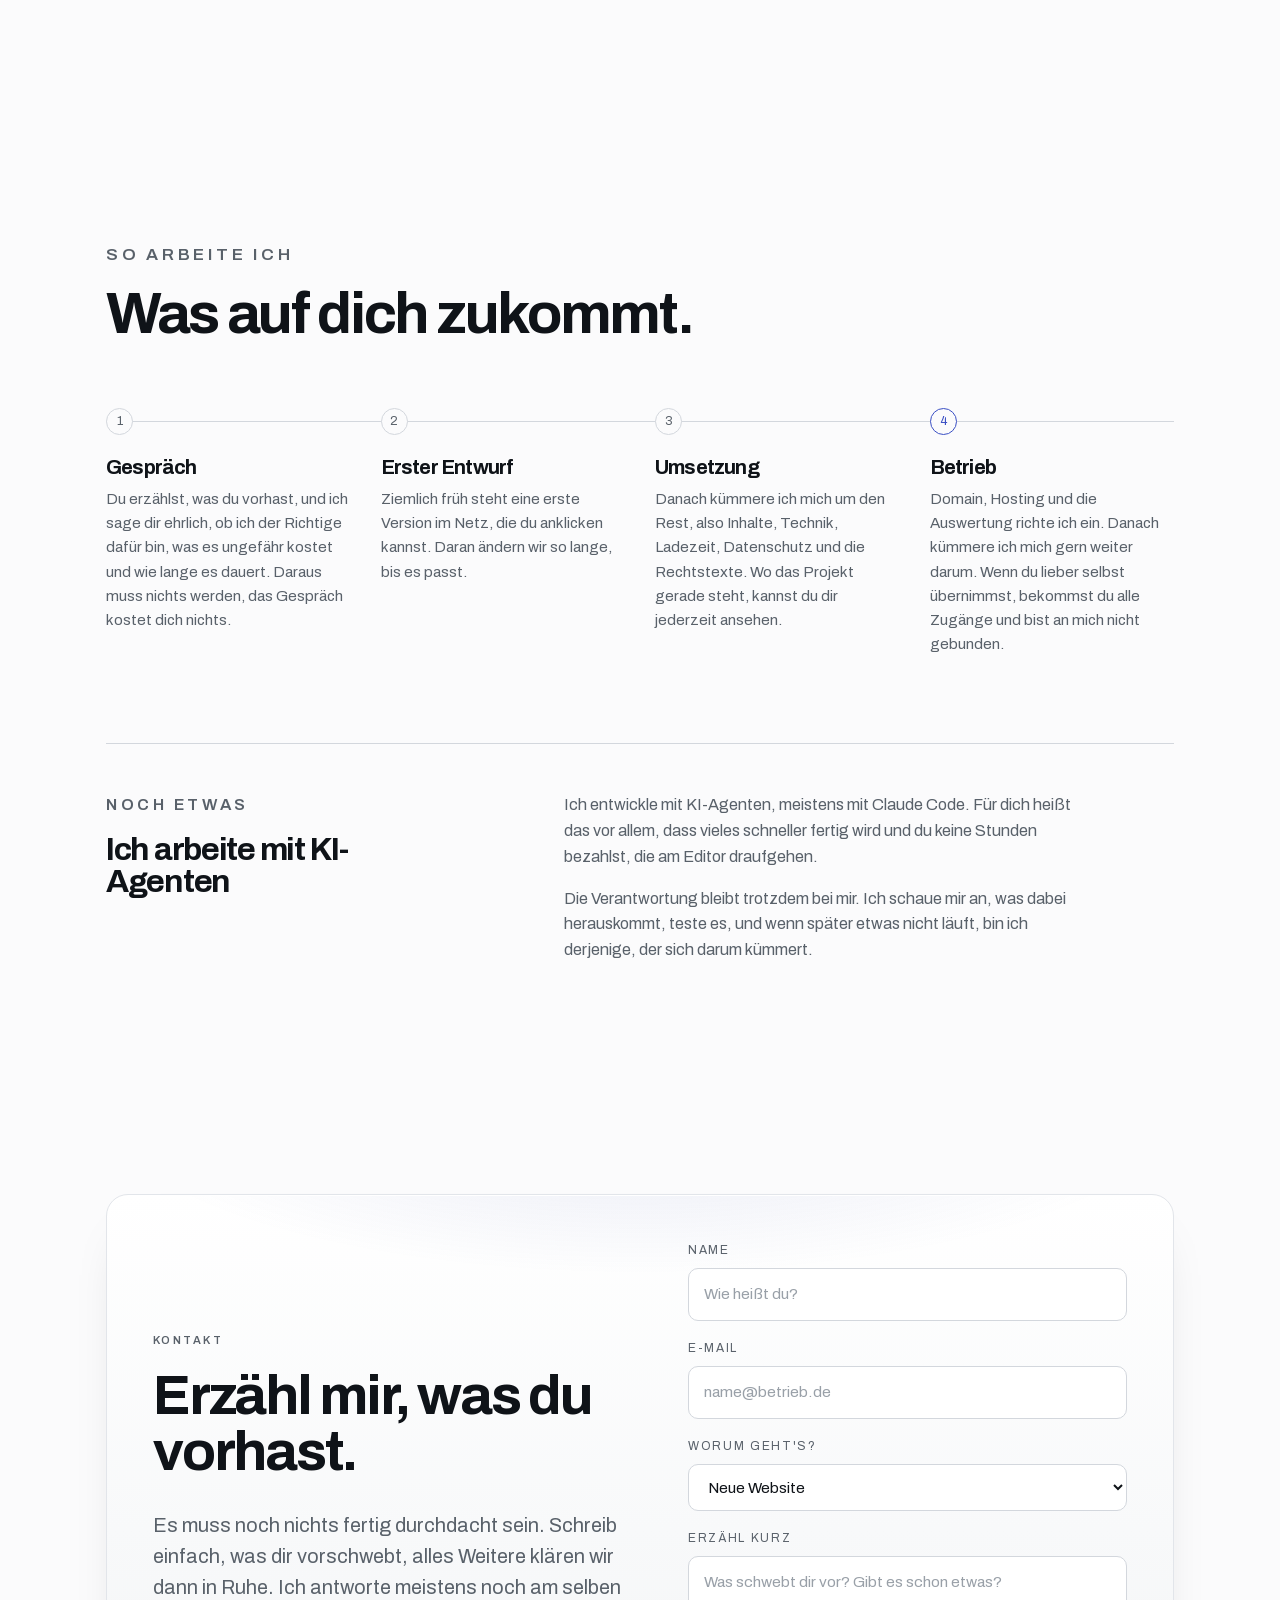
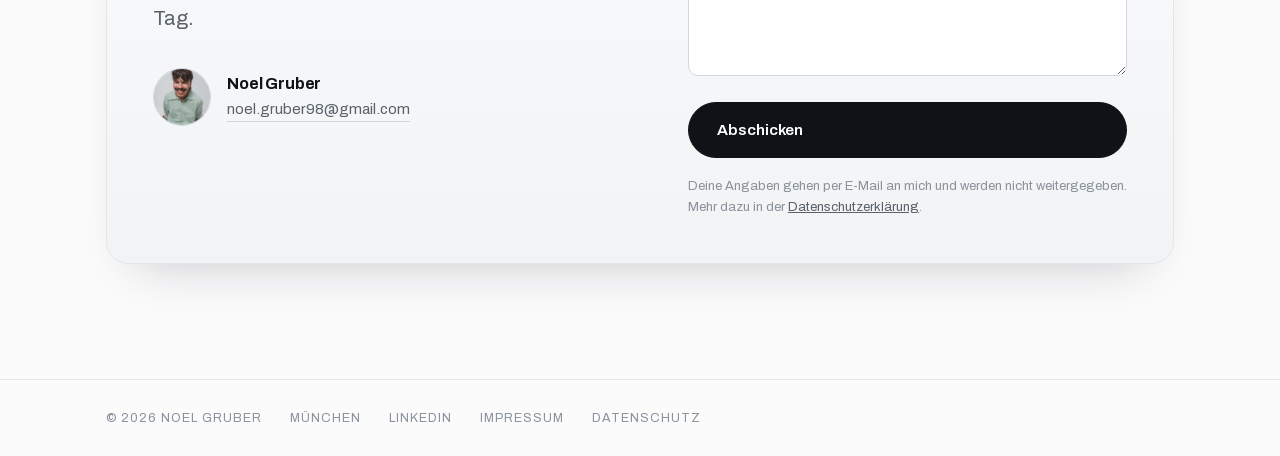
==== commit eb0d9d15: "Boniersystem korrekt beschrieben: gebaut und getestet, Einsatz geplant Co-Authored-By: Claude Opus 5" ====
--- a/index.html
+++ b/index.html
@@ -159,8 +159,8 @@
     <div class="pj pj--zu">
       <div class="pj__bild"><img src="bilder/projekte/bonblock.jpg?v=4" alt="Bedienungsansicht des Boniersystems mit Beispielbestellungen" loading="lazy" width="880" height="550"></div>
       <div class="pj__text">
-        <div class="pj__kopf"><h3>Boniersystem</h3><span class="st st--off">im Betrieb, nicht öffentlich</span></div>
-        <p>Gäste scannen am Tisch einen QR-Code und bestellen, der Bon landet sofort auf dem Handy der Bedienung. Eine Sammelliste zeigt dann, was sich in einem Gang an Schänke und Küche abholen lässt. Das lief auf dem Oktoberfest im laufenden Betrieb und nicht nur im Test.</p>
+        <div class="pj__kopf"><h3>Boniersystem</h3><span class="st st--off">fertig gebaut, Einsatz geplant</span></div>
+        <p>Entstanden ist das, weil meine Freundin auf dem Oktoberfest gearbeitet hat und ich gesehen habe, wie dort bestellt wird. Jede Bestellung landet von Hand auf einem Zettel, Essen und Getränke durcheinander, und danach arbeitet man den Stapel ab. Bei mir bestellen die Gäste selbst per QR-Code am Tisch, der Bon erscheint sofort auf dem Handy der Bedienung und ist schon nach Schänke und Küche sortiert, sodass man auf einen Blick sieht, was sich in einem Gang mitnehmen lässt. Gebaut und getestet, der erste Einsatz ist für die nächste Saison geplant.</p>
         <p class="pj__fuss">Die Bestellungen im Bild sind erfunden.</p>
       </div>
     </div>
--- a/stil.css
+++ b/stil.css
@@ -304,27 +304,6 @@
   padding:18px 20px; color:var(--hinweis-ink); font-size:14.5px; max-width:72ch;
 }
 
-/* ── Bewegung: Linien zeichnen sich, Hero baut sich auf ──────────── */
-/* Der Ausgangszustand wird erst von seite.js gesetzt. Ohne JavaScript
-   ist alles sofort sichtbar, nichts bleibt unsichtbar liegen. */
-.animiert li::before{transform:scaleX(0); transform-origin:left center;
-  transition:transform 1.15s cubic-bezier(.22,.7,.2,1)}
-.animiert.sichtbar li::before{transform:scaleX(1)}
-.animiert li::after,.animiert .sn{opacity:0; transform:scale(.5);
-  transition:opacity .55s ease, transform .7s cubic-bezier(.2,.9,.3,1.3)}
-.animiert.sichtbar li::after,.animiert.sichtbar .sn{opacity:1; transform:scale(1)}
-.animiert .sn{transform-origin:center}
-.animiert li:nth-child(1)::before,.animiert li:nth-child(1)::after,.animiert li:nth-child(1) .sn{transition-delay:0s}
-.animiert li:nth-child(2)::before,.animiert li:nth-child(2)::after,.animiert li:nth-child(2) .sn{transition-delay:.26s}
-.animiert li:nth-child(3)::before,.animiert li:nth-child(3)::after,.animiert li:nth-child(3) .sn{transition-delay:.52s}
-.animiert li:nth-child(4)::before,.animiert li:nth-child(4)::after,.animiert li:nth-child(4) .sn{transition-delay:.78s}
-.animiert li:nth-child(5)::before,.animiert li:nth-child(5)::after,.animiert li:nth-child(5) .sn{transition-delay:1.04s}
-/* Die Punkte sitzen mittig auf der Schiene, deshalb eigener Ursprung */
-.animiert .werdegang li::after,.animiert li::after{transform-origin:center}
-
-.wort{display:inline-block; opacity:0; transform:translateY(.4em);
-  animation:aufbau .95s cubic-bezier(.2,.75,.2,1) forwards; animation-delay:var(--d,0s)}
-@keyframes aufbau{to{opacity:1; transform:none}}
 
 /* ── Schmale Bildschirme ────────────── */
 @media (max-width:1120px){
@@ -336,8 +315,6 @@
   .steps li:nth-child(even)::before{right:0}
 }
 @media (max-width:560px){
-  .steps.animiert li::before{transform:scaleY(0); transform-origin:center top}
-  .steps.animiert.sichtbar li::before{transform:scaleY(1)}
   /* Auf schmalen Geraeten laeuft die Schiene senkrecht neben den Schritten */
   .steps{grid-template-columns:1fr; row-gap:0}
   .steps li{padding:0 0 28px 42px}
@@ -355,8 +332,6 @@
   .pj:nth-child(even) .pj__bild{order:0}
 }
 @media (max-width:720px){
-  .werdegang.animiert li::before{transform:scaleY(0); transform-origin:center top}
-  .werdegang.animiert.sichtbar li::before{transform:scaleY(1)}
   /* Auf schmalen Geraeten kippt der Zeitstrahl in die Senkrechte */
   .werdegang{grid-template-columns:1fr; row-gap:0}
   .werdegang li{padding:0 0 26px 26px}
@@ -375,9 +350,6 @@
 }
 @media (prefers-reduced-motion: reduce){
   *{transition:none !important; animation:none !important}
-  .animiert li::before{transform:none}
-  .animiert li::after,.animiert .sn{opacity:1; transform:none}
-  .wort{opacity:1; transform:none}
   html{scroll-behavior:auto}
   .hero::after{display:none}
 }
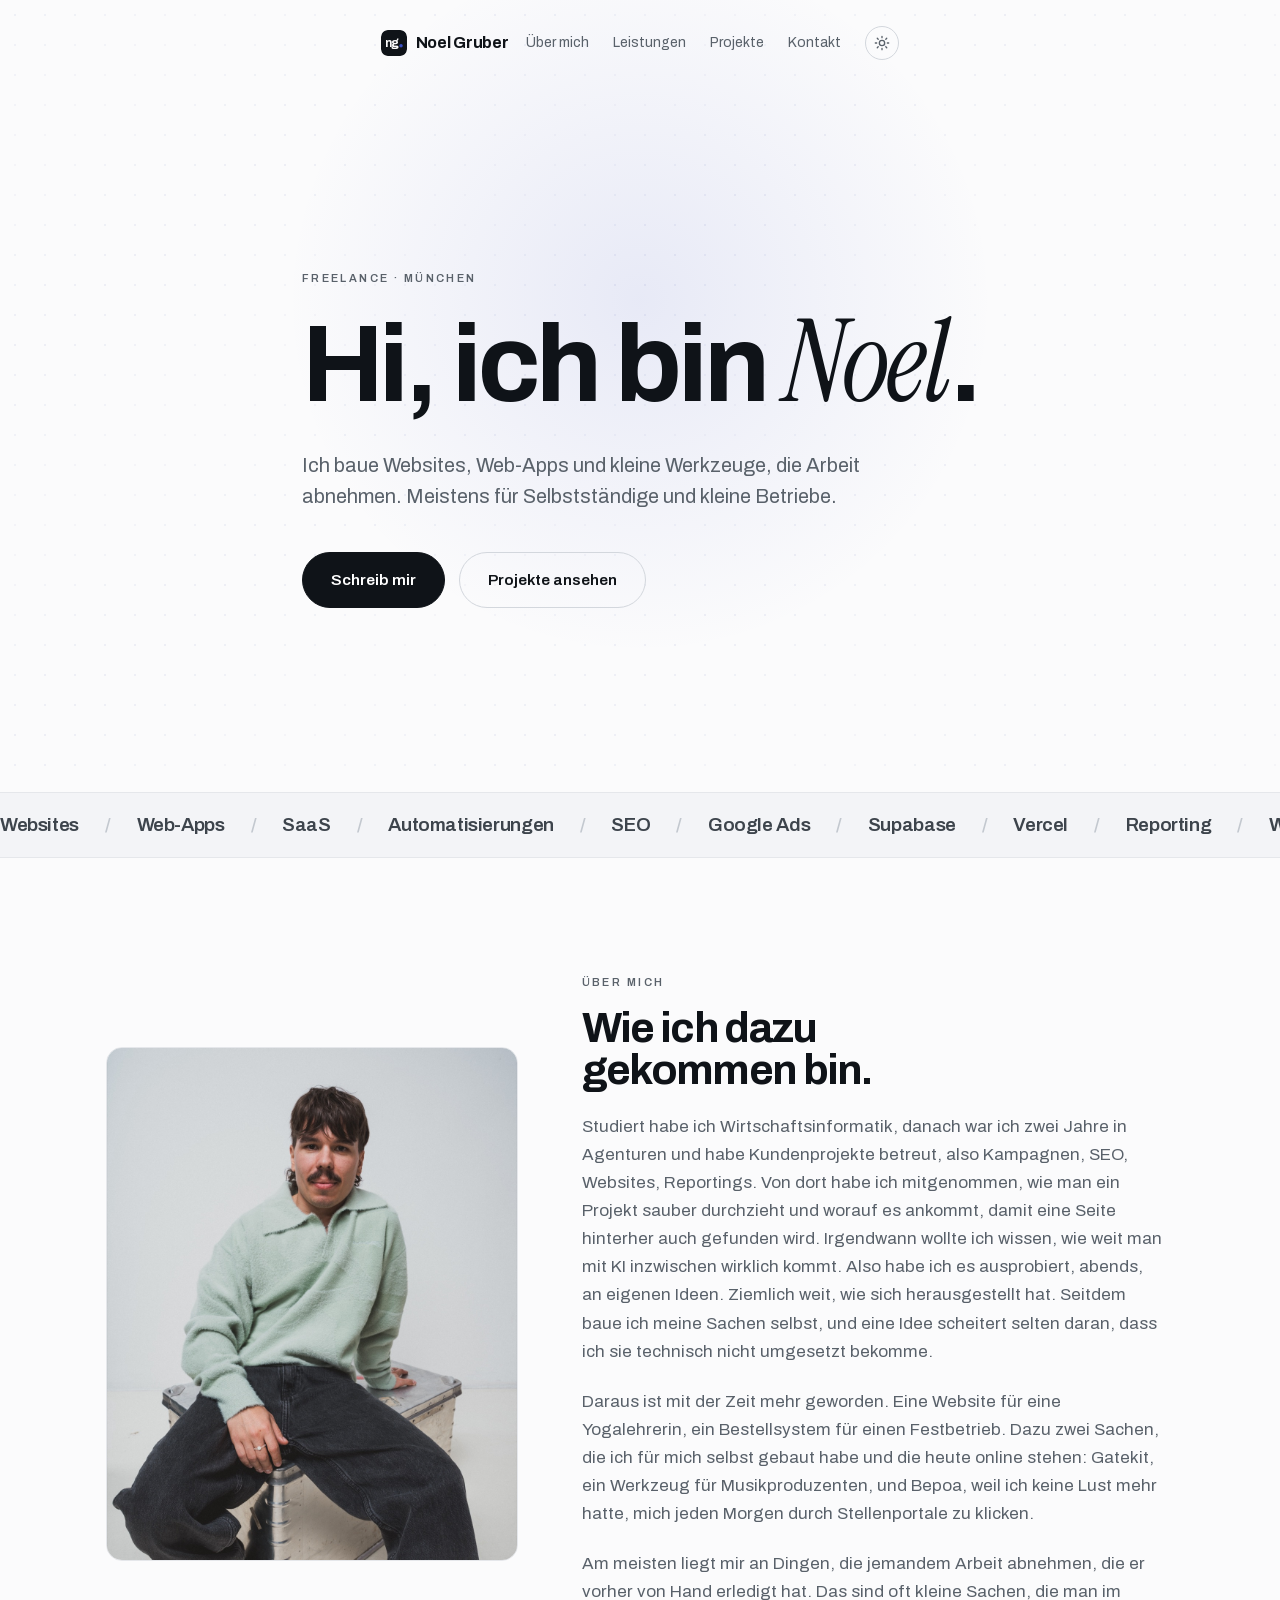
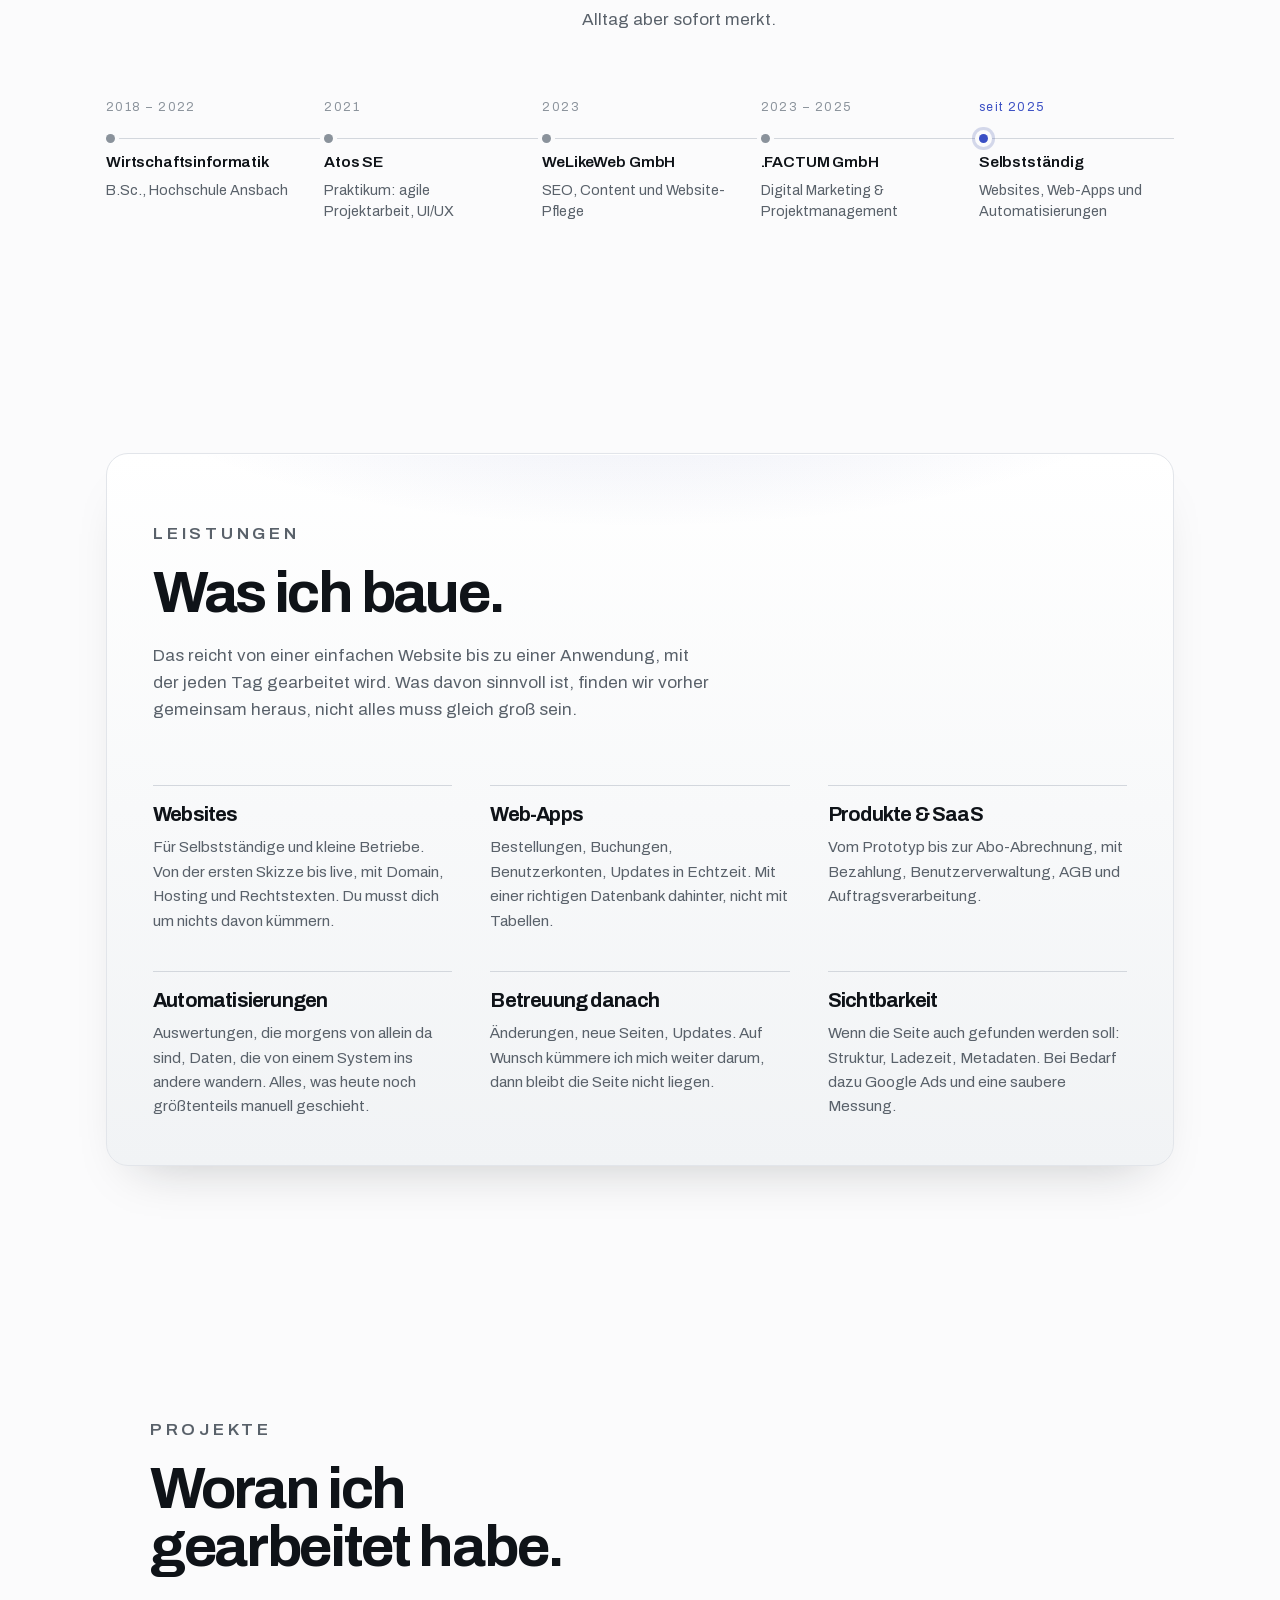
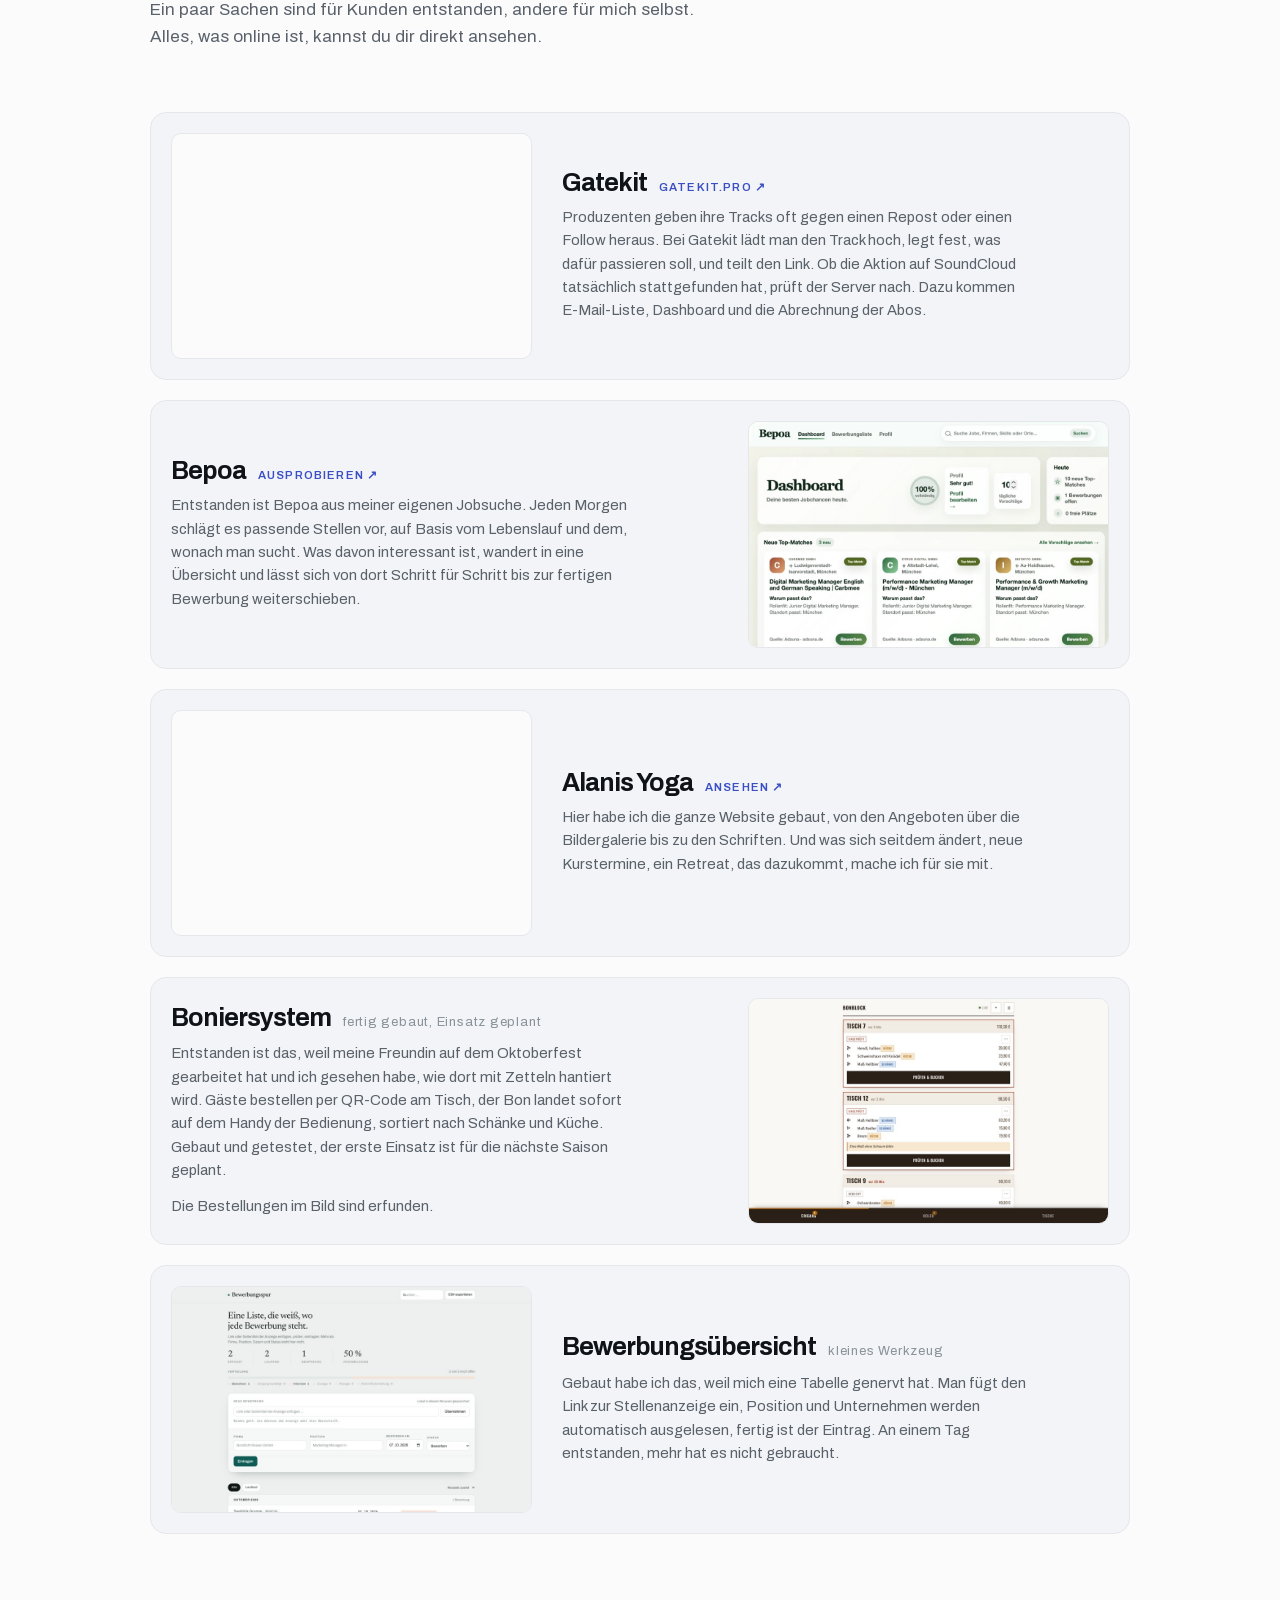
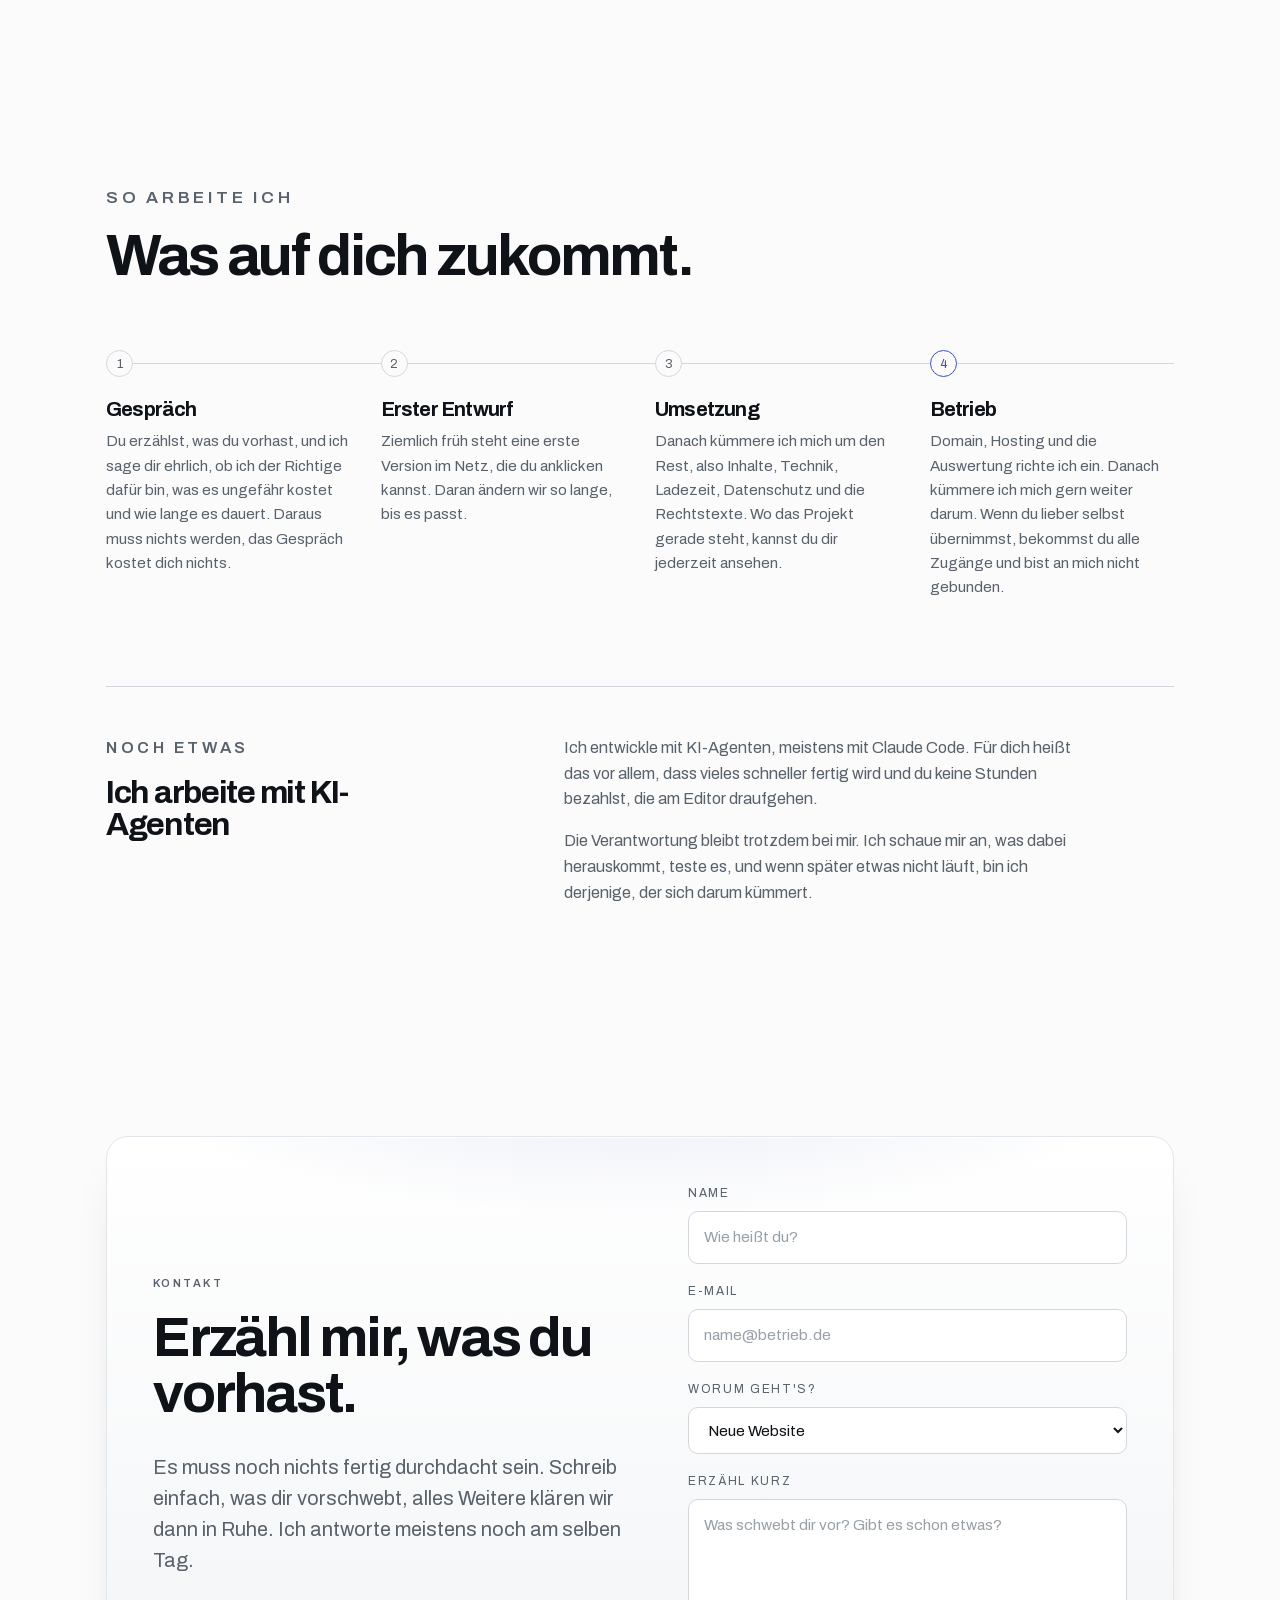
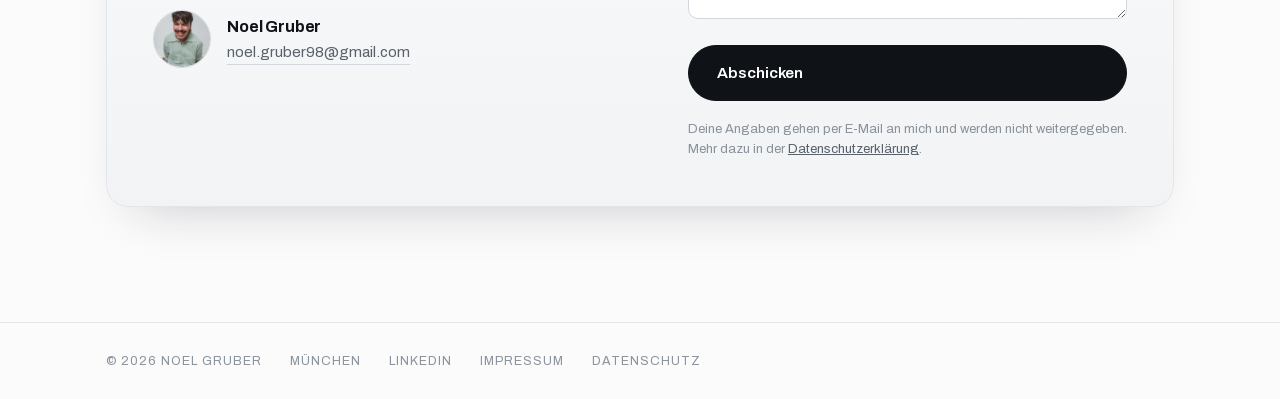
==== commit 32629592: "Boniersystem-Text auf die Länge der anderen Projekte gekürzt Co-Authored-By: Claude Opus 5 <noreply@" ====
--- a/index.html
+++ b/index.html
@@ -160,7 +160,7 @@
       <div class="pj__bild"><img src="bilder/projekte/bonblock.jpg?v=4" alt="Bedienungsansicht des Boniersystems mit Beispielbestellungen" loading="lazy" width="880" height="550"></div>
       <div class="pj__text">
         <div class="pj__kopf"><h3>Boniersystem</h3><span class="st st--off">fertig gebaut, Einsatz geplant</span></div>
-        <p>Entstanden ist das, weil meine Freundin auf dem Oktoberfest gearbeitet hat und ich gesehen habe, wie dort bestellt wird. Jede Bestellung landet von Hand auf einem Zettel, Essen und Getränke durcheinander, und danach arbeitet man den Stapel ab. Bei mir bestellen die Gäste selbst per QR-Code am Tisch, der Bon erscheint sofort auf dem Handy der Bedienung und ist schon nach Schänke und Küche sortiert, sodass man auf einen Blick sieht, was sich in einem Gang mitnehmen lässt. Gebaut und getestet, der erste Einsatz ist für die nächste Saison geplant.</p>
+        <p>Entstanden ist das, weil meine Freundin auf dem Oktoberfest gearbeitet hat und ich gesehen habe, wie dort mit Zetteln hantiert wird. Gäste bestellen per QR-Code am Tisch, der Bon landet sofort auf dem Handy der Bedienung, sortiert nach Schänke und Küche. Gebaut und getestet, der erste Einsatz ist für die nächste Saison geplant.</p>
         <p class="pj__fuss">Die Bestellungen im Bild sind erfunden.</p>
       </div>
     </div>
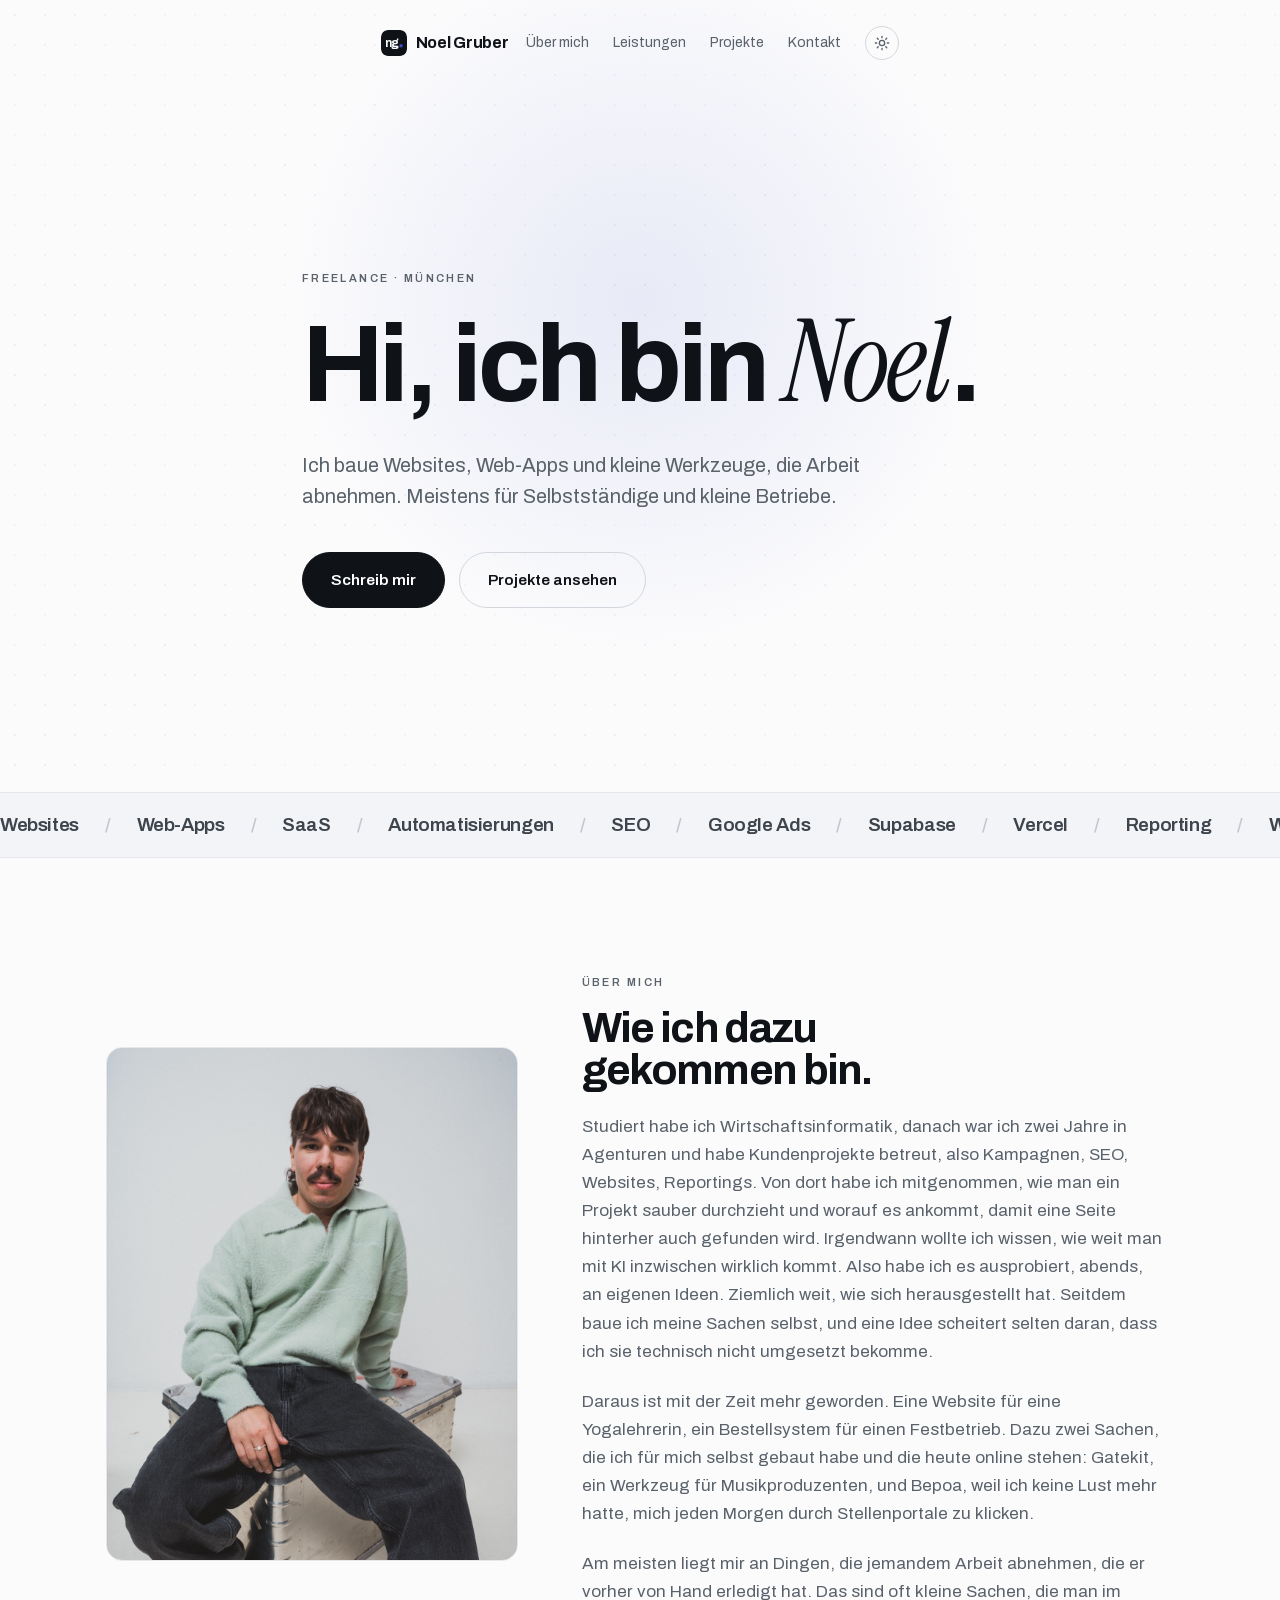
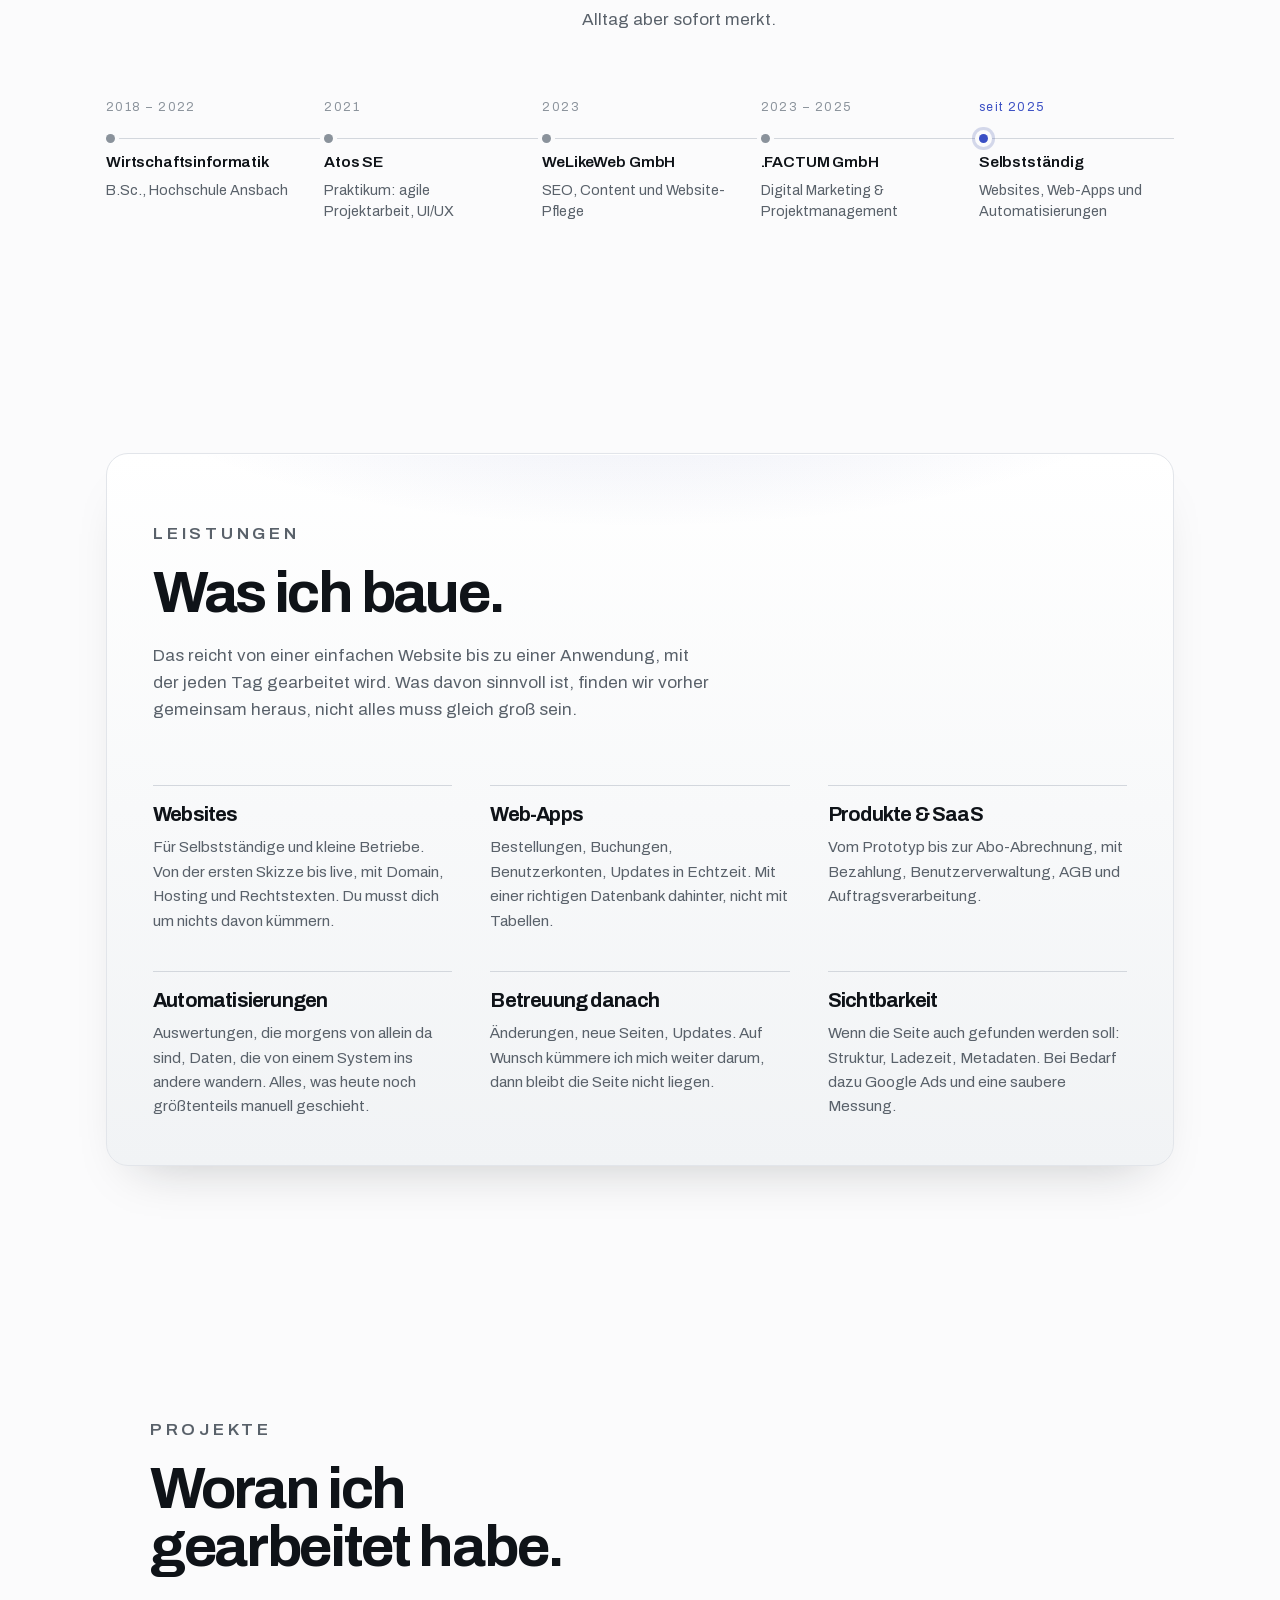
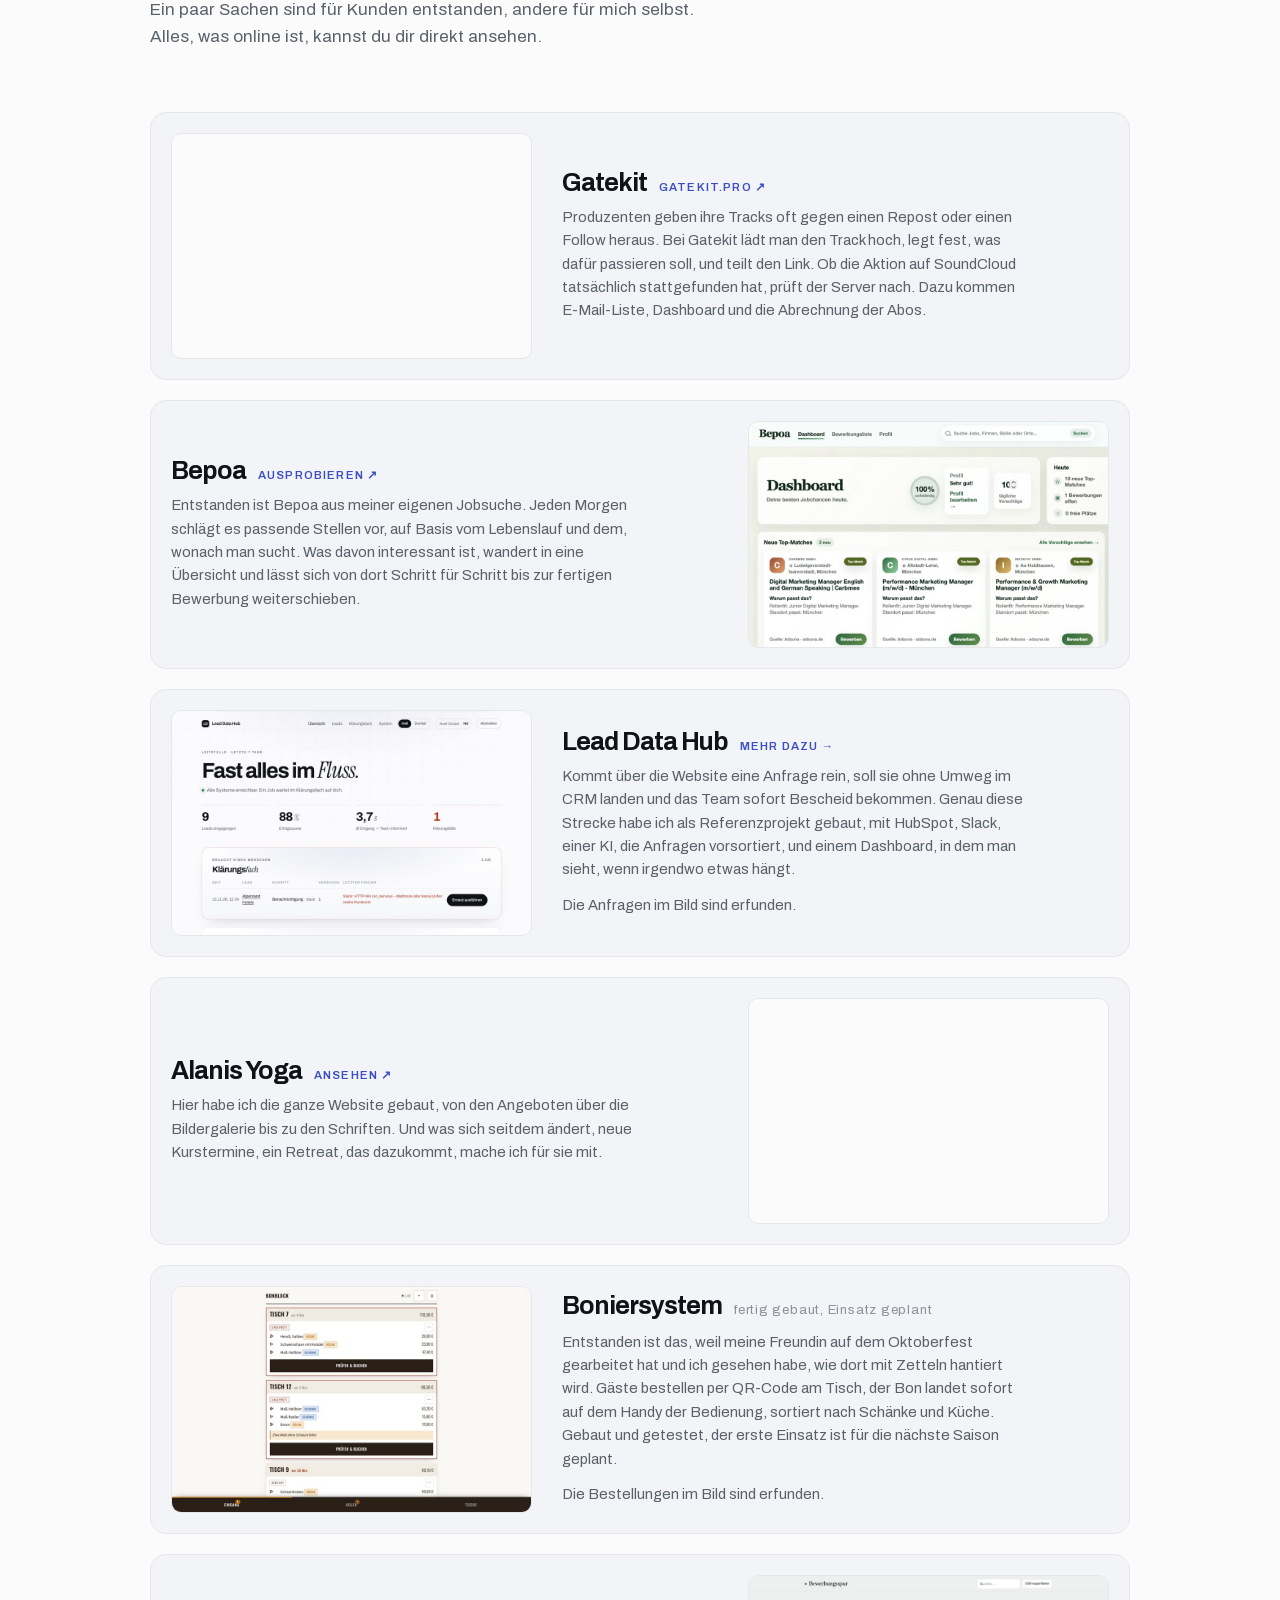
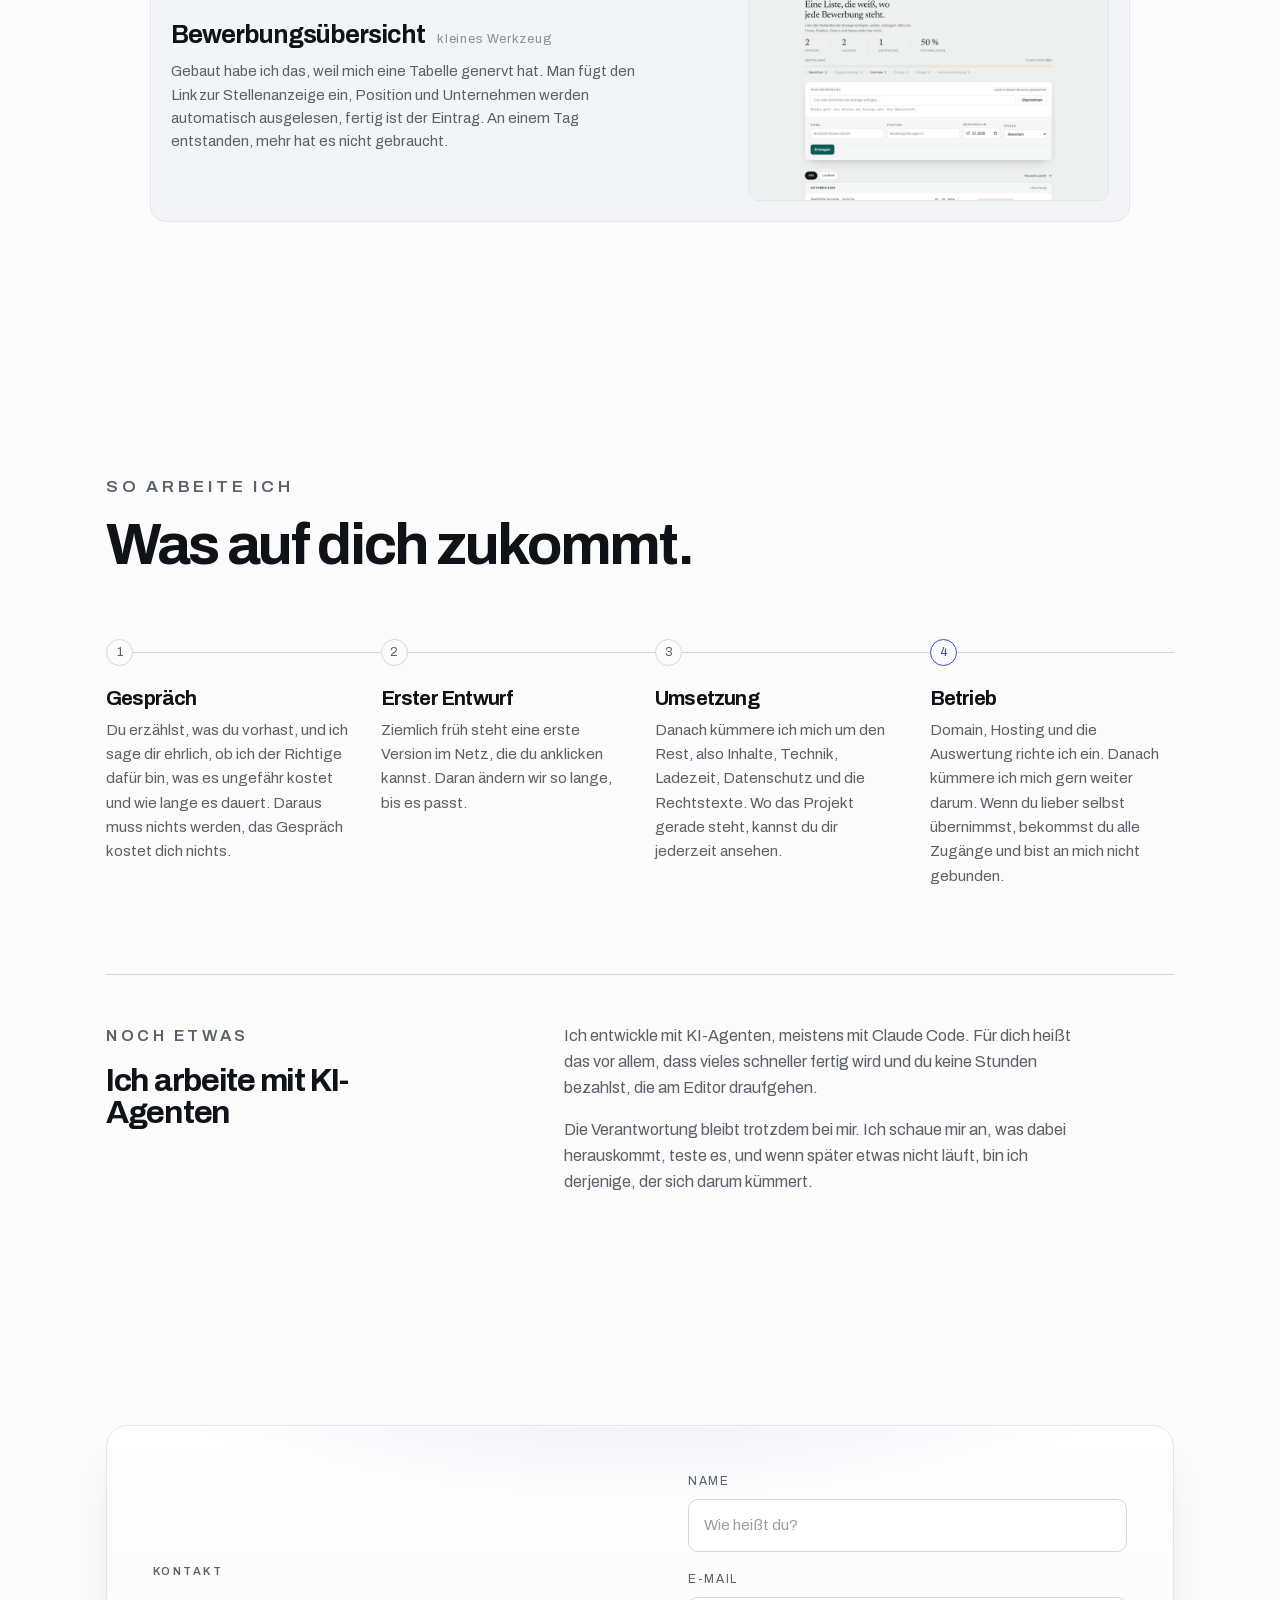
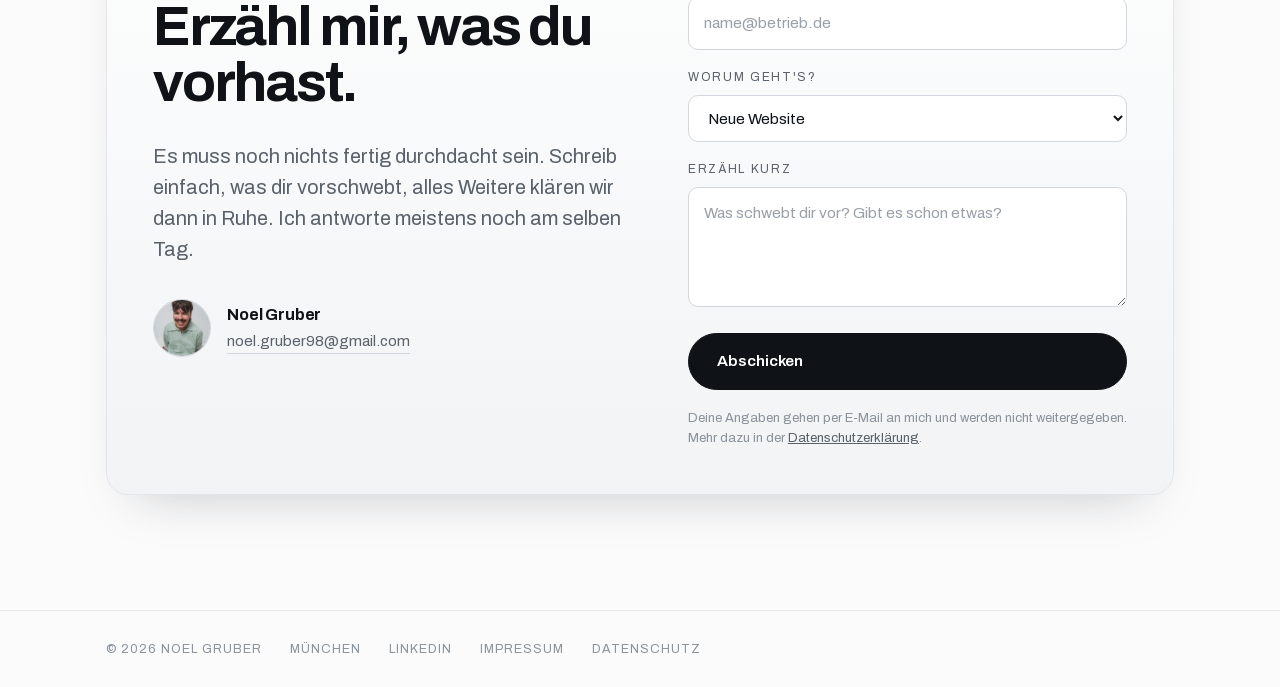
==== commit d1be4c92: "Startseite: Lead Data Hub als Projektkarte nach Bepoa - Karte mit hellem Dashboard-Bild und Link auf" ====
--- a/index.html
+++ b/index.html
@@ -148,6 +148,15 @@
       </div>
     </a>
 
+    <a class="pj" href="projekte/lead-data-hub.html">
+      <div class="pj__bild"><img src="bilder/projekte/lead-data-hub.jpg" alt="Dashboard des Lead Data Hub mit Beispiel-Anfragen" loading="lazy" width="880" height="550"></div>
+      <div class="pj__text">
+        <div class="pj__kopf"><h3>Lead Data Hub</h3><span class="st">mehr dazu →</span></div>
+        <p>Kommt über die Website eine Anfrage rein, soll sie ohne Umweg im CRM landen und das Team sofort Bescheid bekommen. Genau diese Strecke habe ich als Referenzprojekt gebaut, mit HubSpot, Slack, einer KI, die Anfragen vorsortiert, und einem Dashboard, in dem man sieht, wenn irgendwo etwas hängt.</p>
+        <p class="pj__fuss">Die Anfragen im Bild sind erfunden.</p>
+      </div>
+    </a>
+
     <a class="pj" data-live="https://alanis-yoga.vercel.app" href="https://alanis-yoga.vercel.app" target="_blank" rel="noopener">
       <div class="pj__bild"><img src="bilder/projekte/alanis.jpg" alt="Website von Alanis Yoga" loading="lazy" width="880" height="550"></div>
       <div class="pj__text">
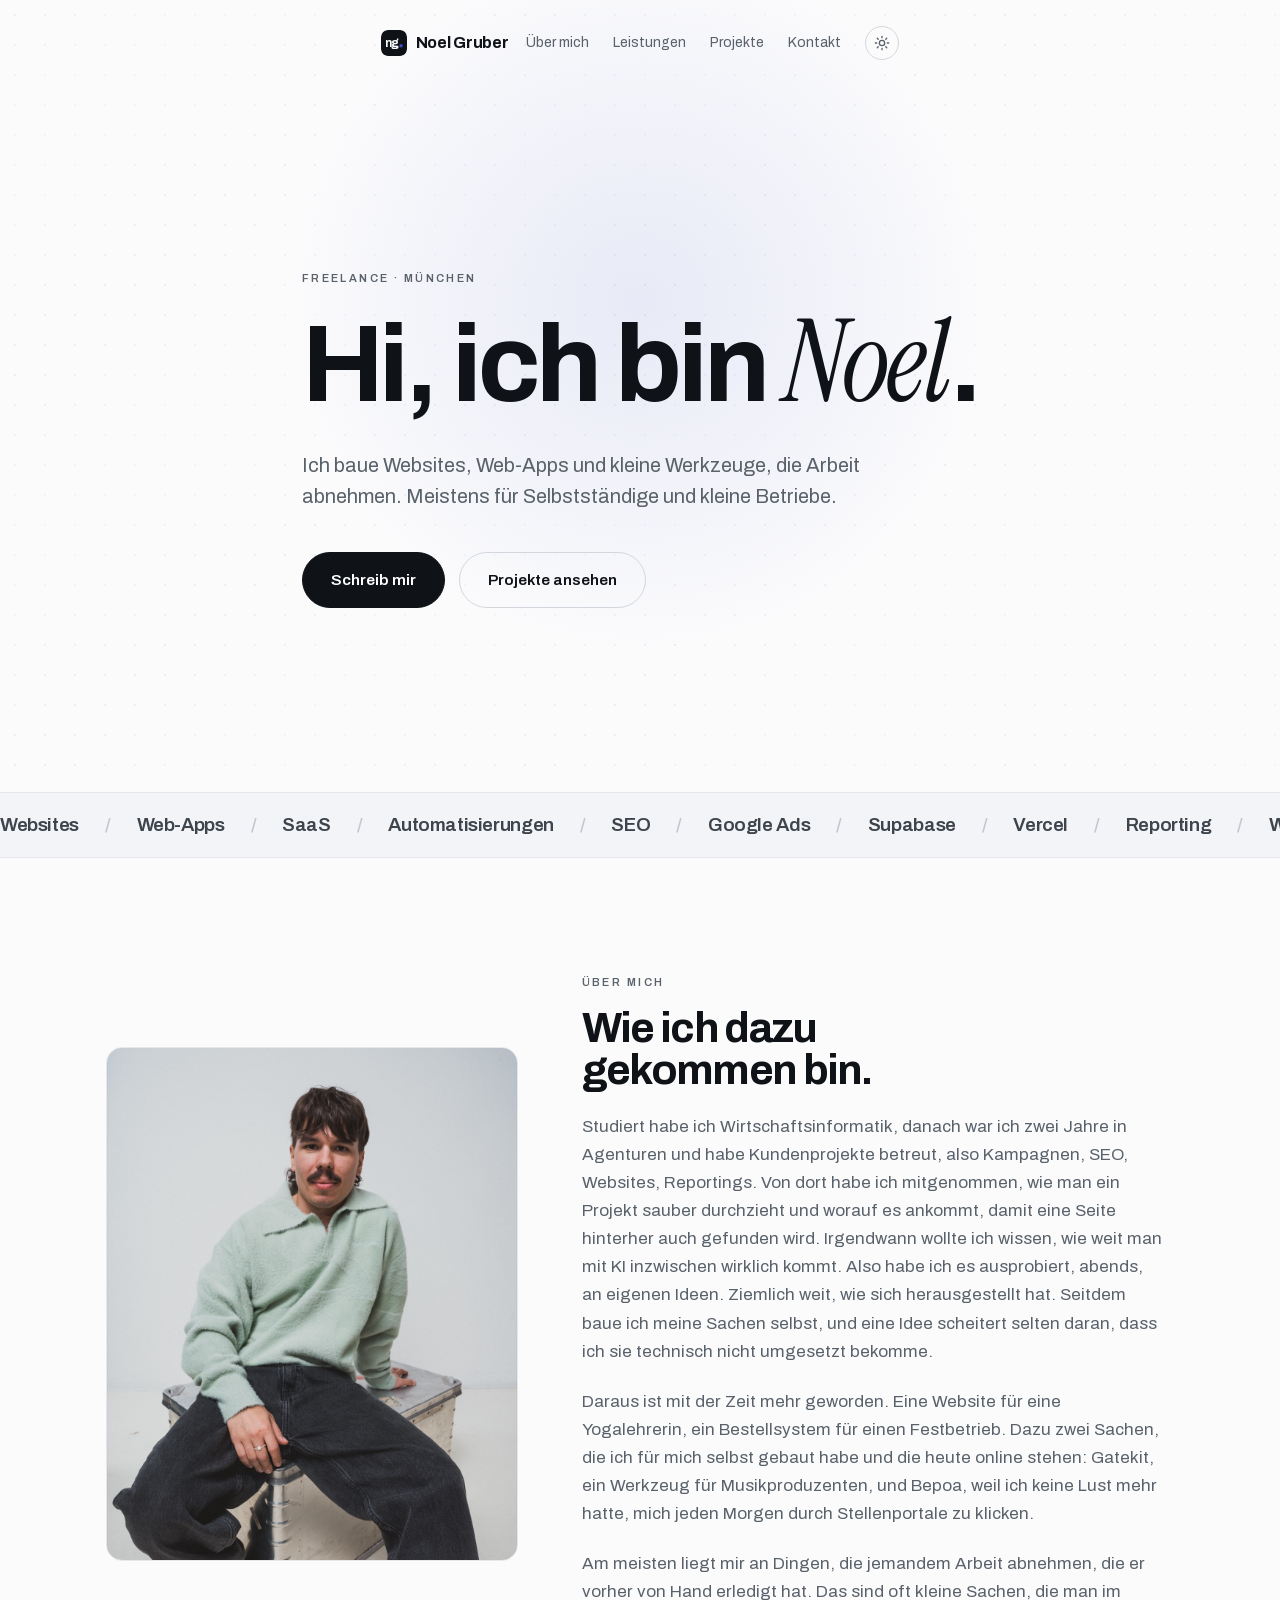
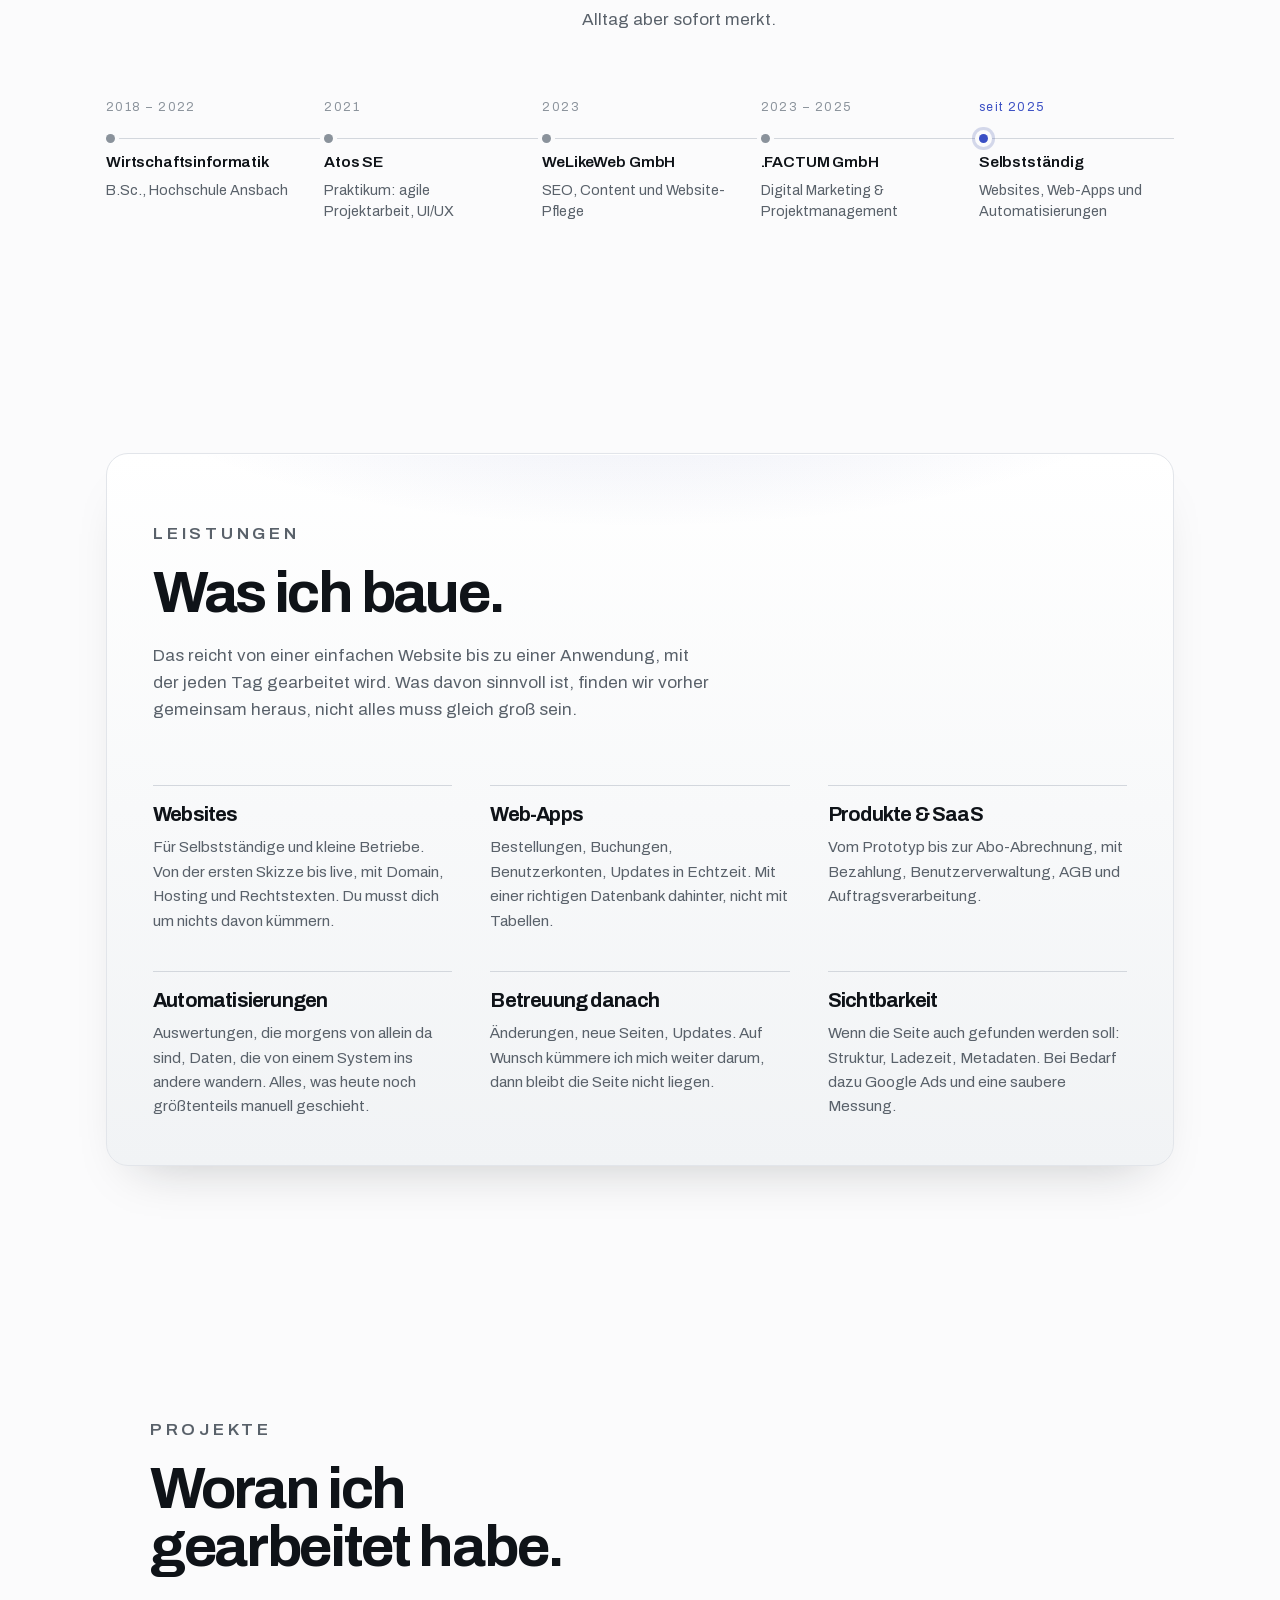
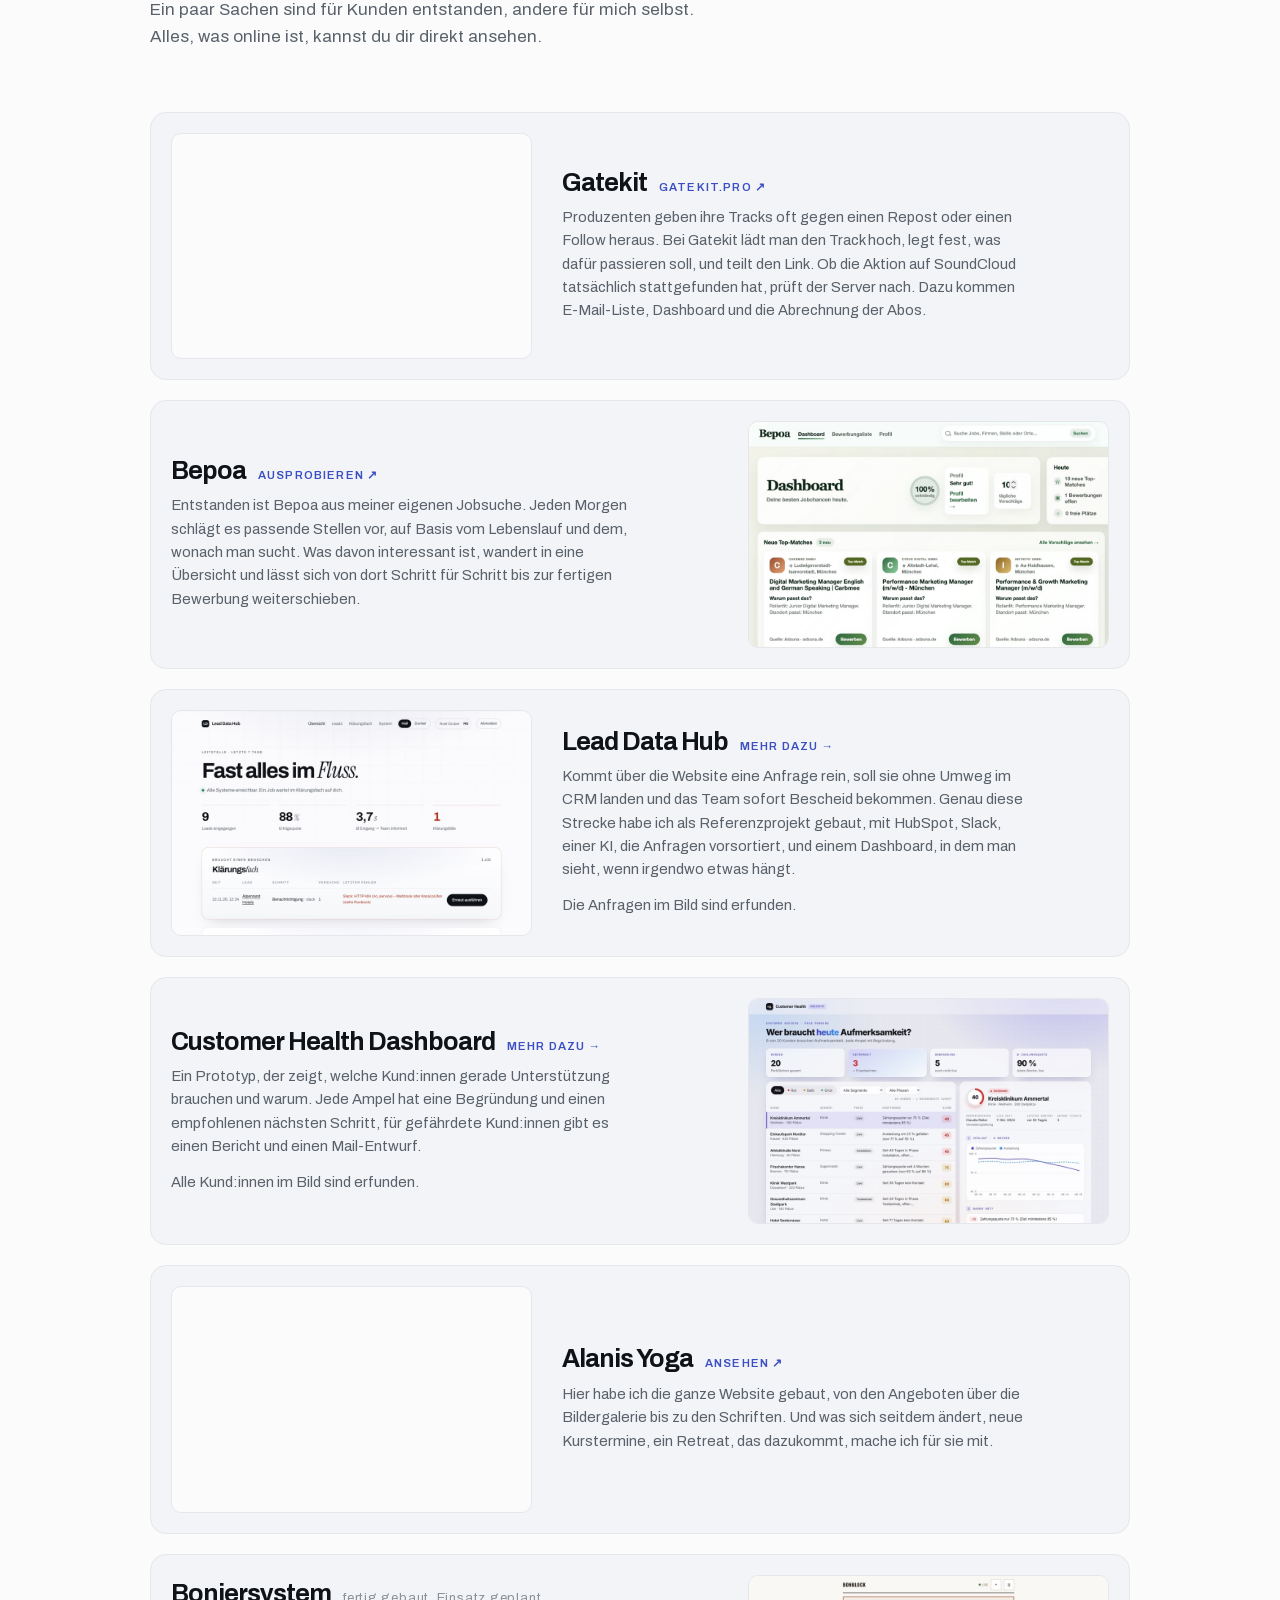
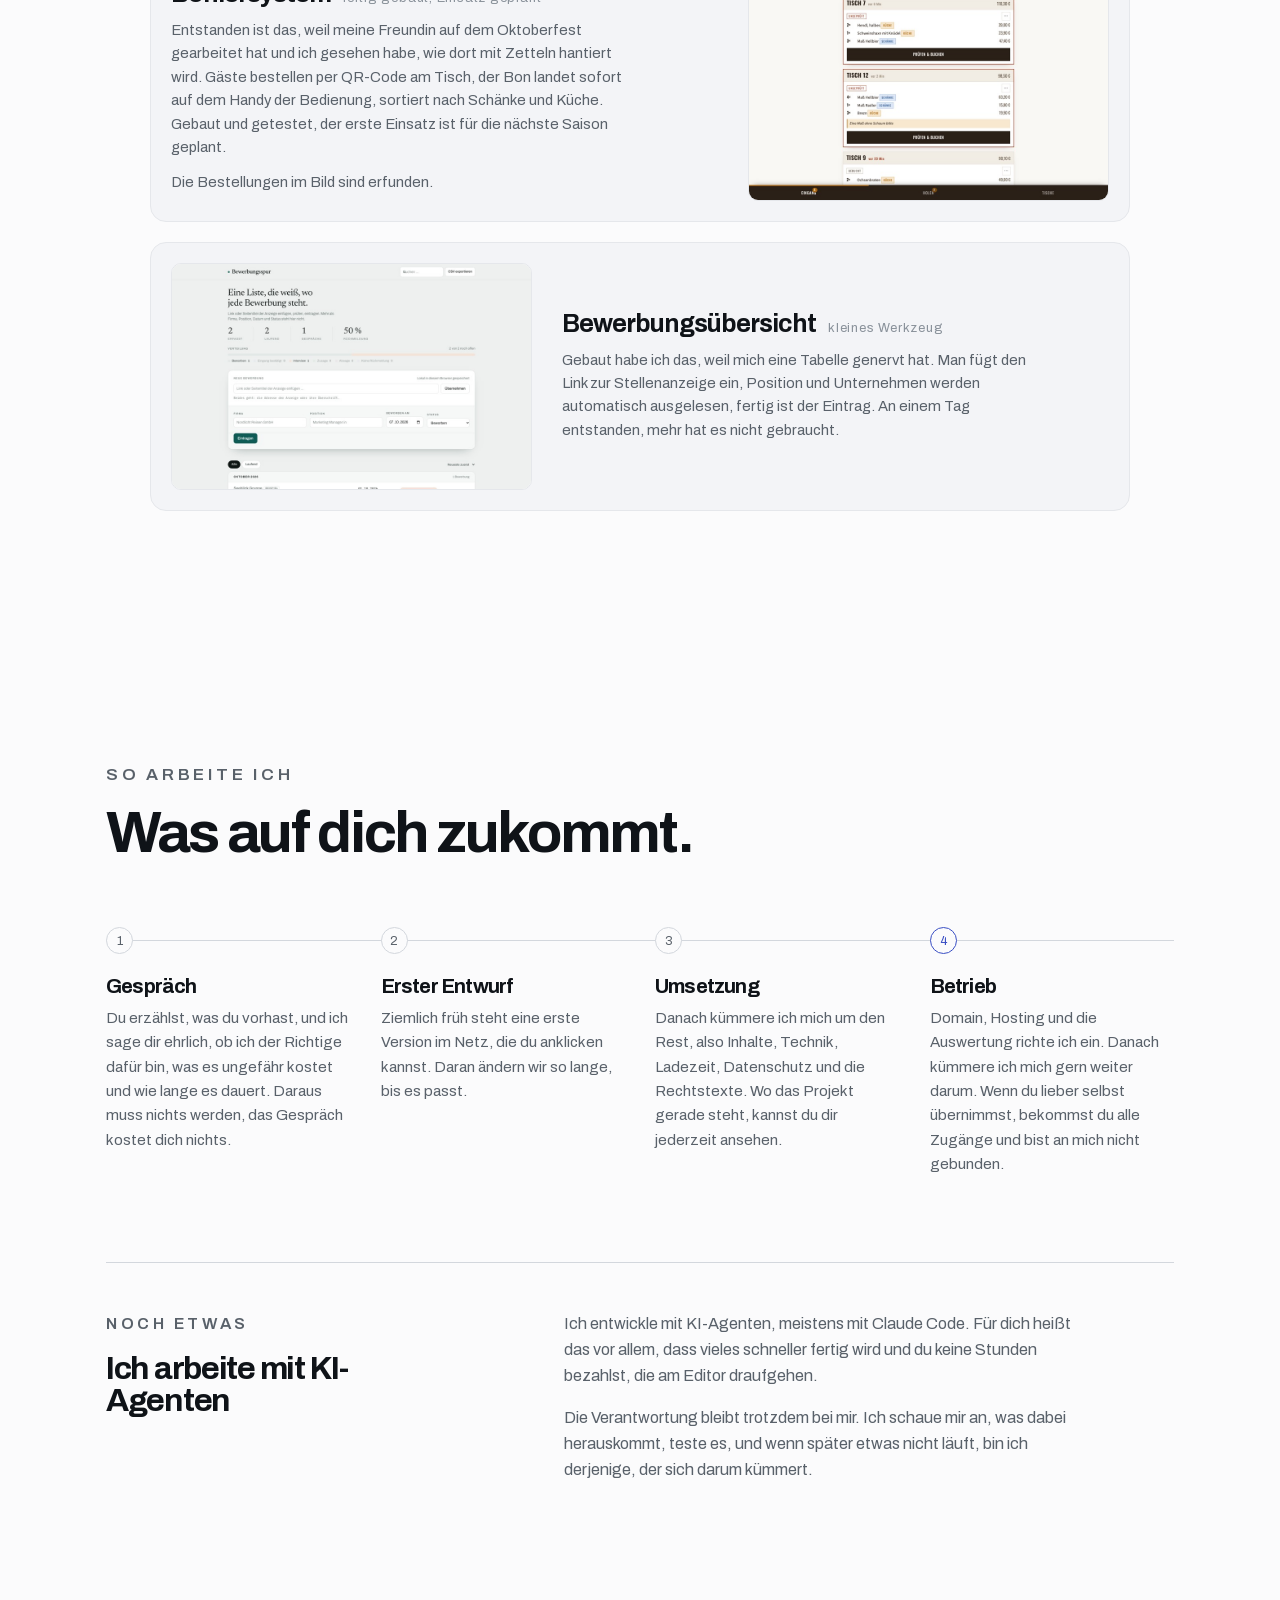
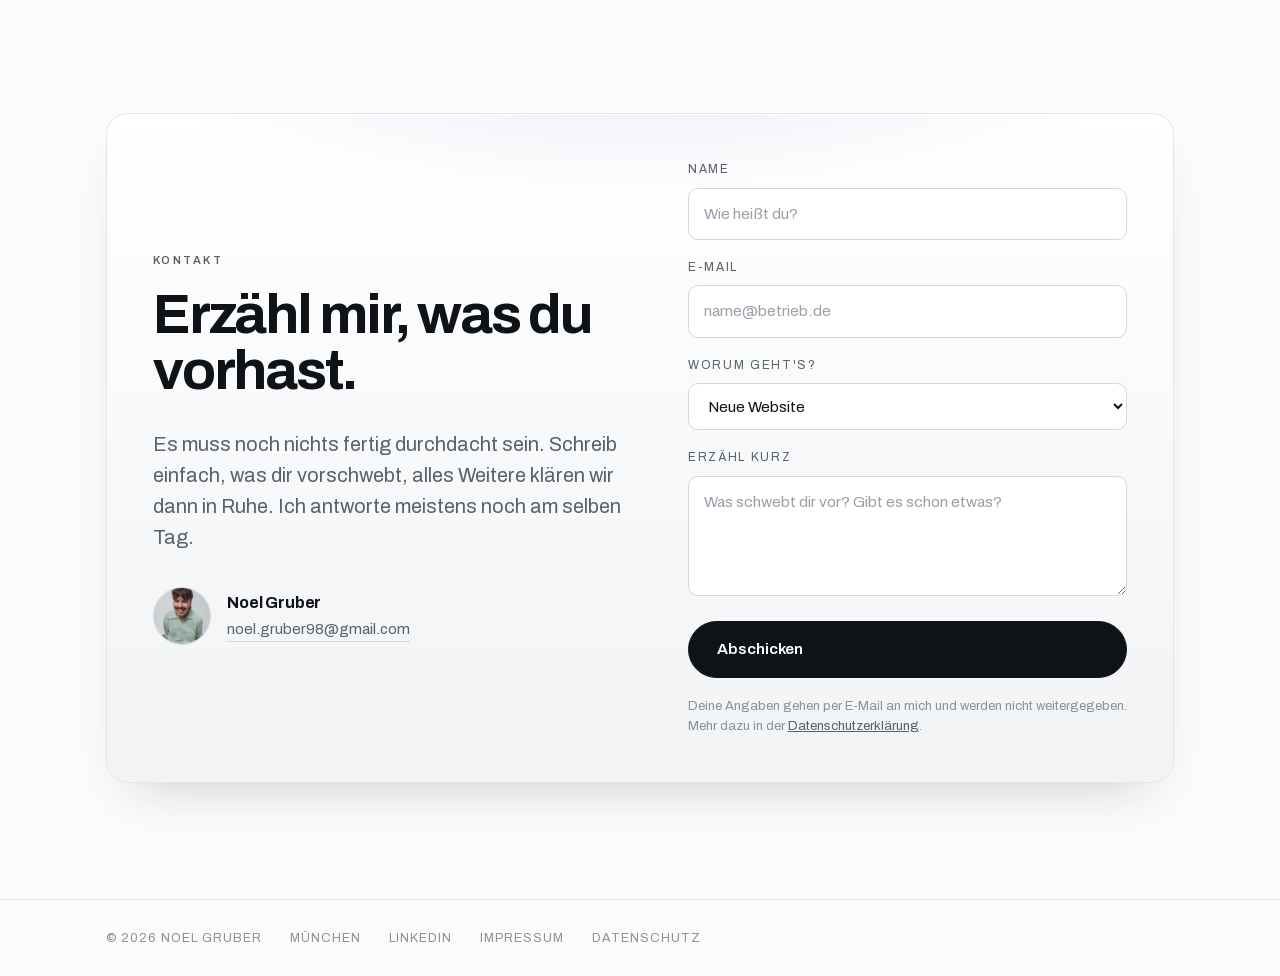
==== commit 3dbaffe0: "Customer Health Dashboard: neutrale Projektseite, Karte auf der Startseite, Sitemap Co-Authored-By: " ====
--- a/index.html
+++ b/index.html
@@ -157,6 +157,15 @@
       </div>
     </a>
 
+    <a class="pj" href="projekte/customer-health-dashboard.html">
+      <div class="pj__bild"><img src="bilder/projekte/customer-health-dashboard.jpg" alt="Customer Health Dashboard mit Ampel-Score und Detailansicht" loading="lazy" width="880" height="550"></div>
+      <div class="pj__text">
+        <div class="pj__kopf"><h3>Customer Health Dashboard</h3><span class="st">mehr dazu →</span></div>
+        <p>Ein Prototyp, der zeigt, welche Kund:innen gerade Unterstützung brauchen und warum. Jede Ampel hat eine Begründung und einen empfohlenen nächsten Schritt, für gefährdete Kund:innen gibt es einen Bericht und einen Mail-Entwurf.</p>
+        <p class="pj__fuss">Alle Kund:innen im Bild sind erfunden.</p>
+      </div>
+    </a>
+
     <a class="pj" data-live="https://alanis-yoga.vercel.app" href="https://alanis-yoga.vercel.app" target="_blank" rel="noopener">
       <div class="pj__bild"><img src="bilder/projekte/alanis.jpg" alt="Website von Alanis Yoga" loading="lazy" width="880" height="550"></div>
       <div class="pj__text">
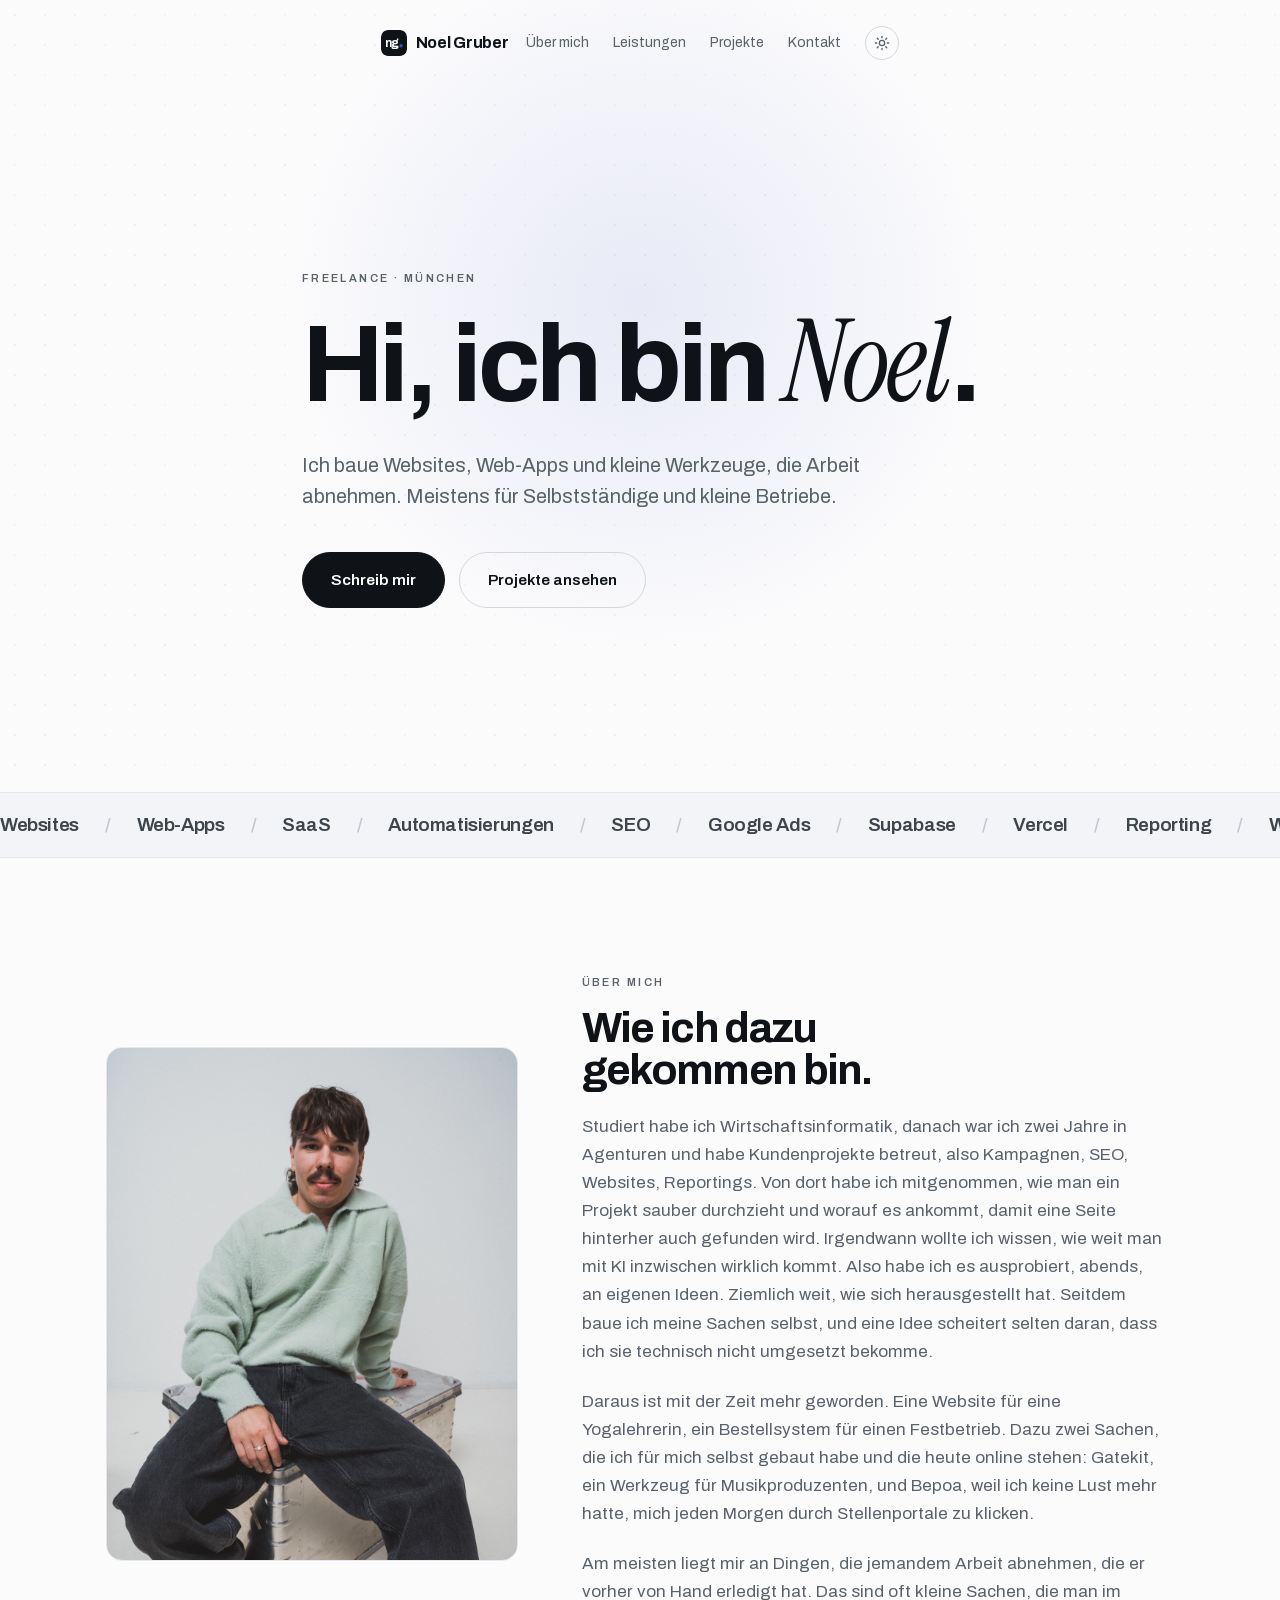
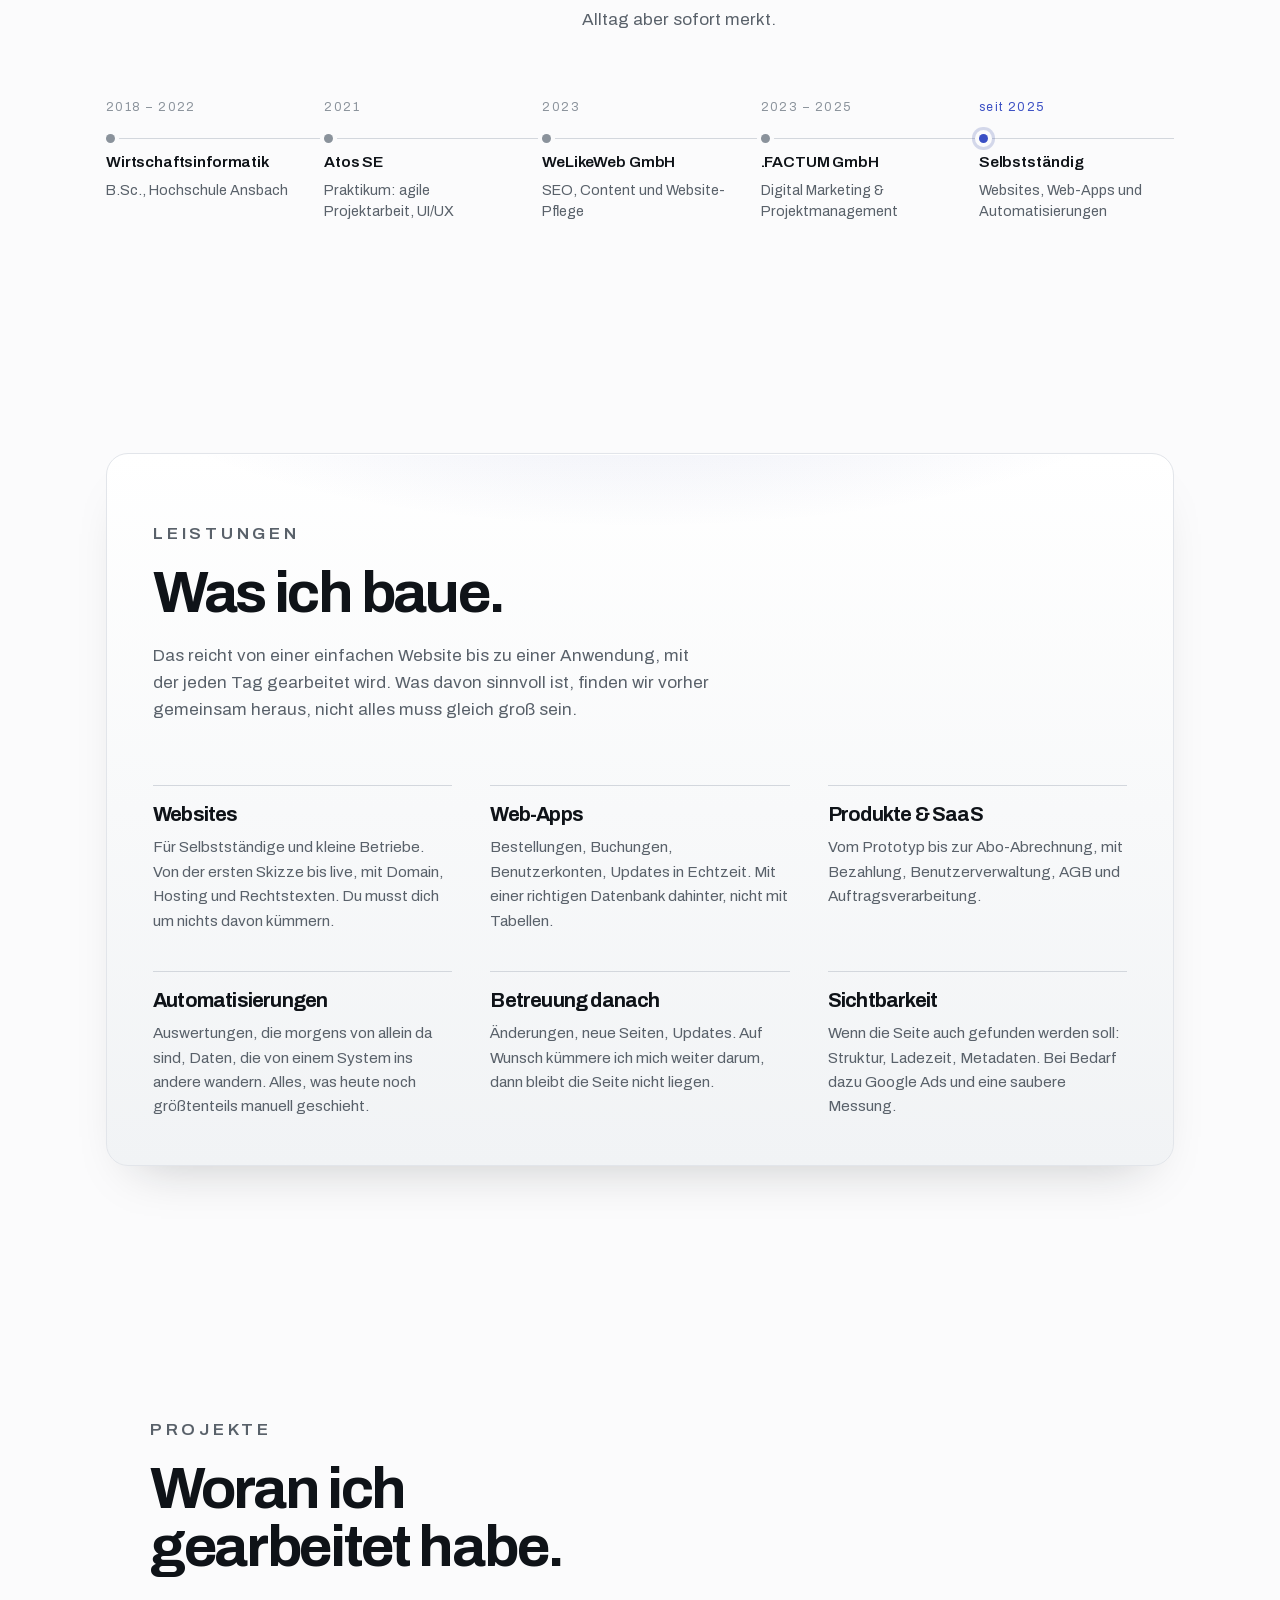
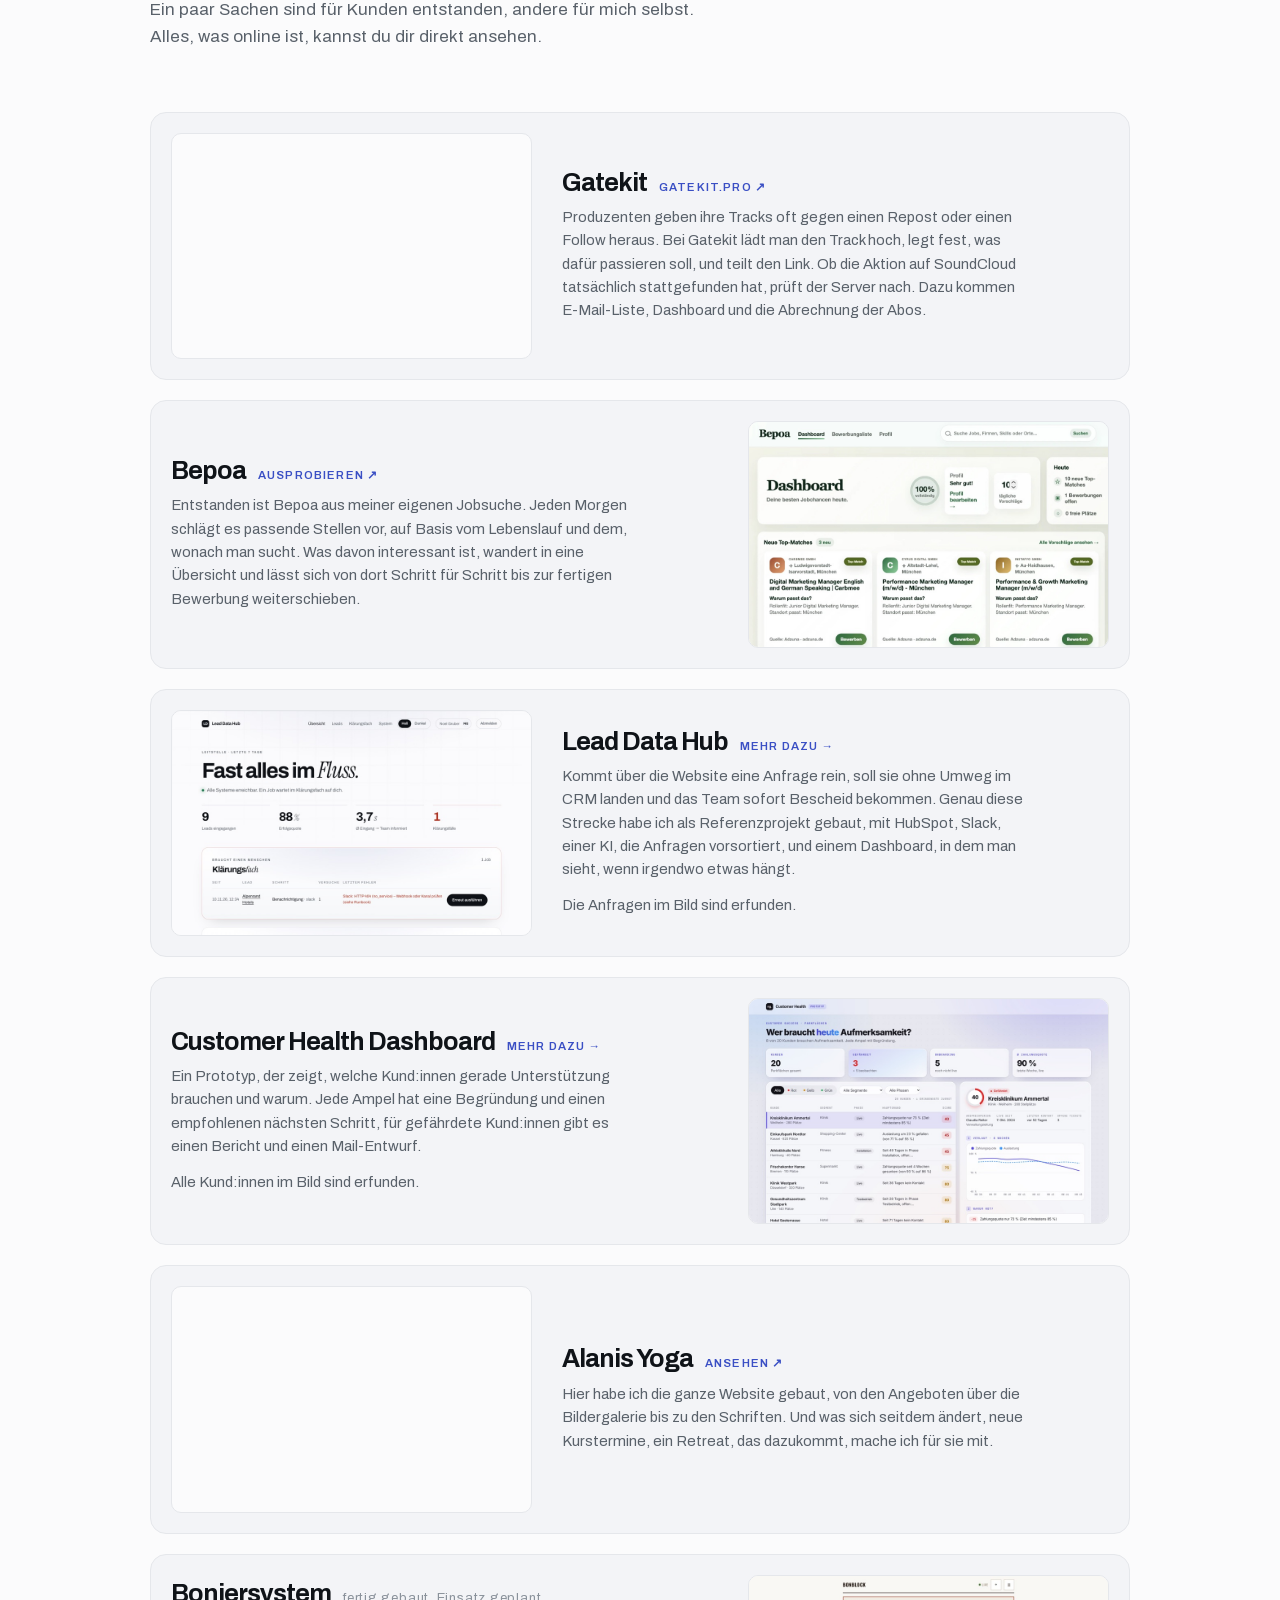
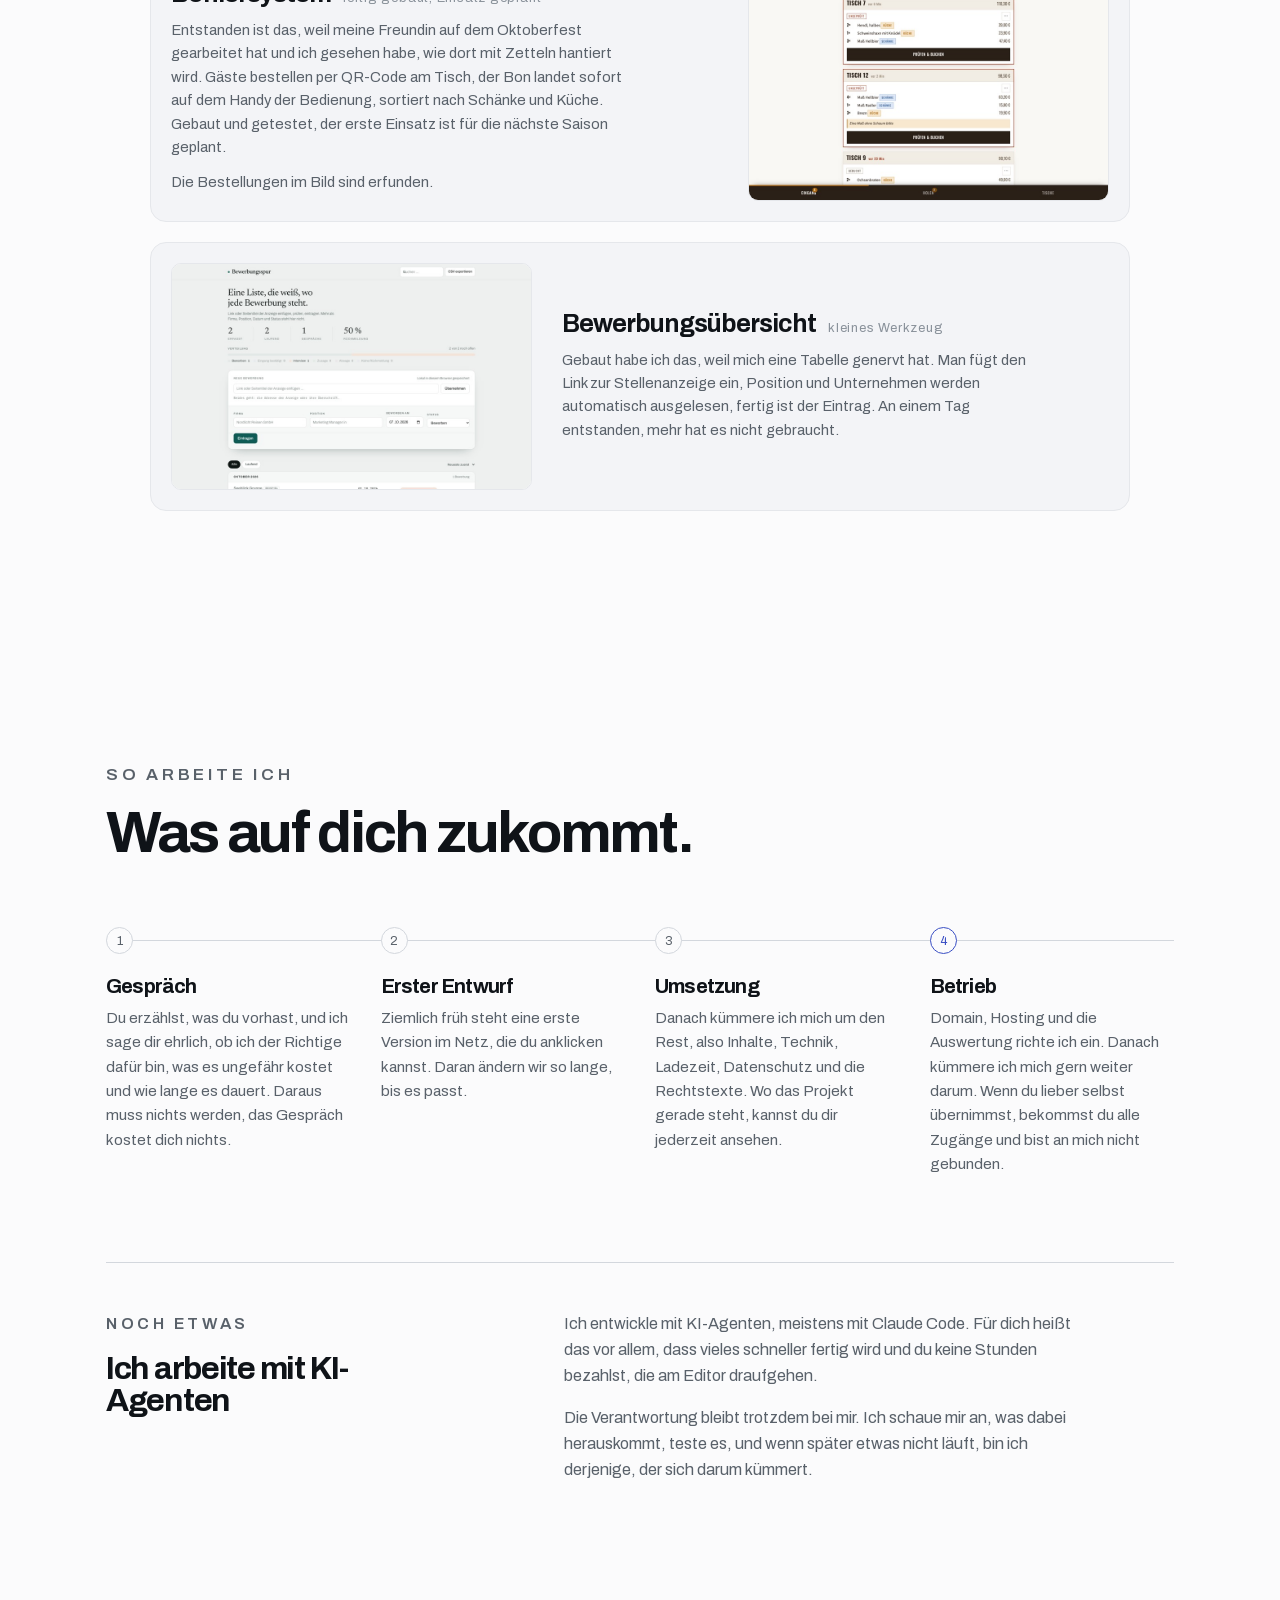
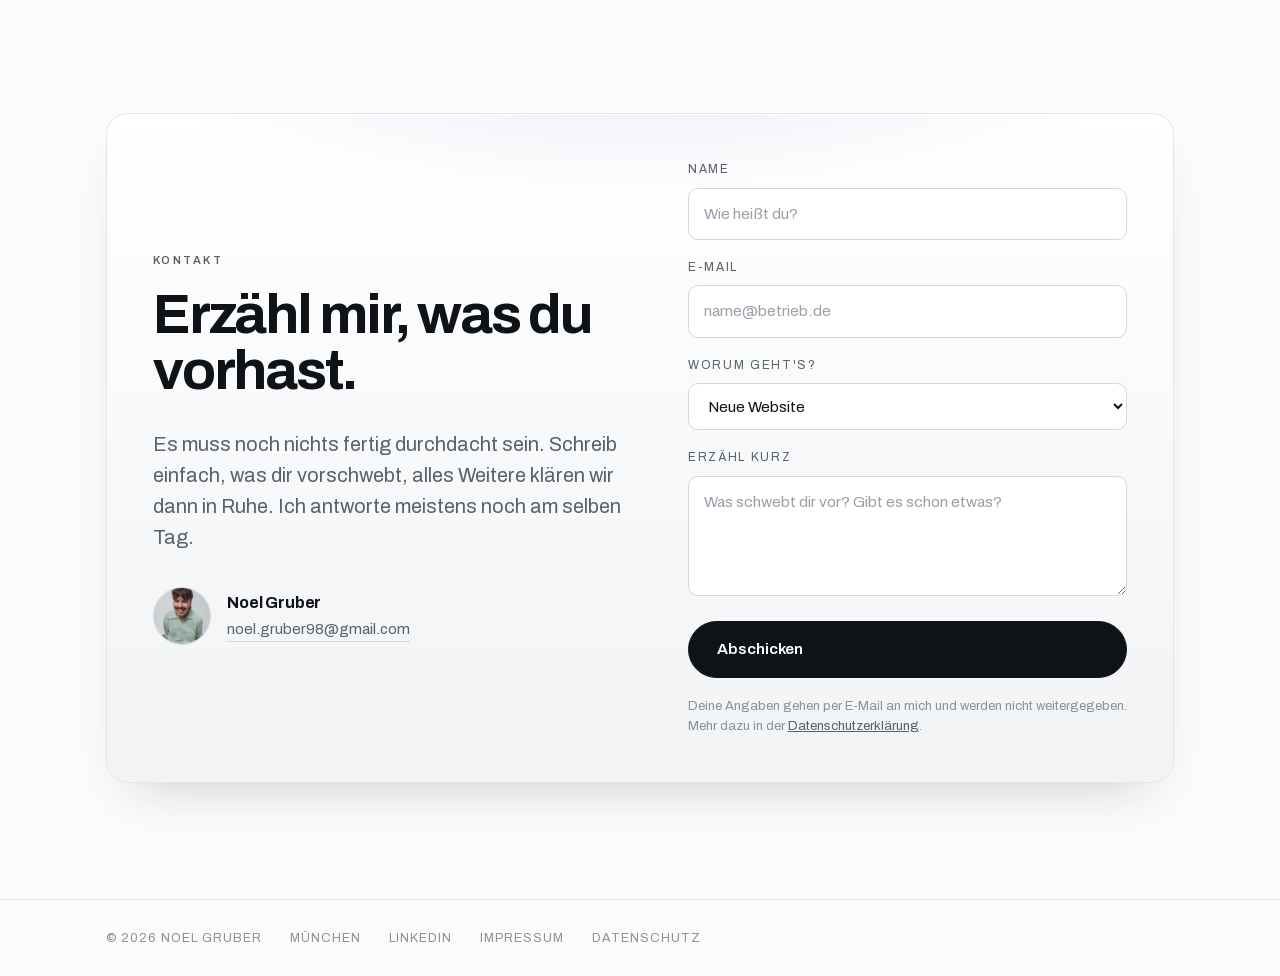
==== commit 56fc247d: "Customer Health Dashboard: neue Screenshots mit neutraler Überschrift Co-Authored-By: Claude Opus 5." ====
--- a/index.html
+++ b/index.html
@@ -158,7 +158,7 @@
     </a>
 
     <a class="pj" href="projekte/customer-health-dashboard.html">
-      <div class="pj__bild"><img src="bilder/projekte/customer-health-dashboard.jpg" alt="Customer Health Dashboard mit Ampel-Score und Detailansicht" loading="lazy" width="880" height="550"></div>
+      <div class="pj__bild"><img src="bilder/projekte/customer-health-dashboard/karte.jpg" alt="Customer Health Dashboard mit Ampel-Score und Detailansicht" loading="lazy" width="880" height="550"></div>
       <div class="pj__text">
         <div class="pj__kopf"><h3>Customer Health Dashboard</h3><span class="st">mehr dazu →</span></div>
         <p>Ein Prototyp, der zeigt, welche Kund:innen gerade Unterstützung brauchen und warum. Jede Ampel hat eine Begründung und einen empfohlenen nächsten Schritt, für gefährdete Kund:innen gibt es einen Bericht und einen Mail-Entwurf.</p>
